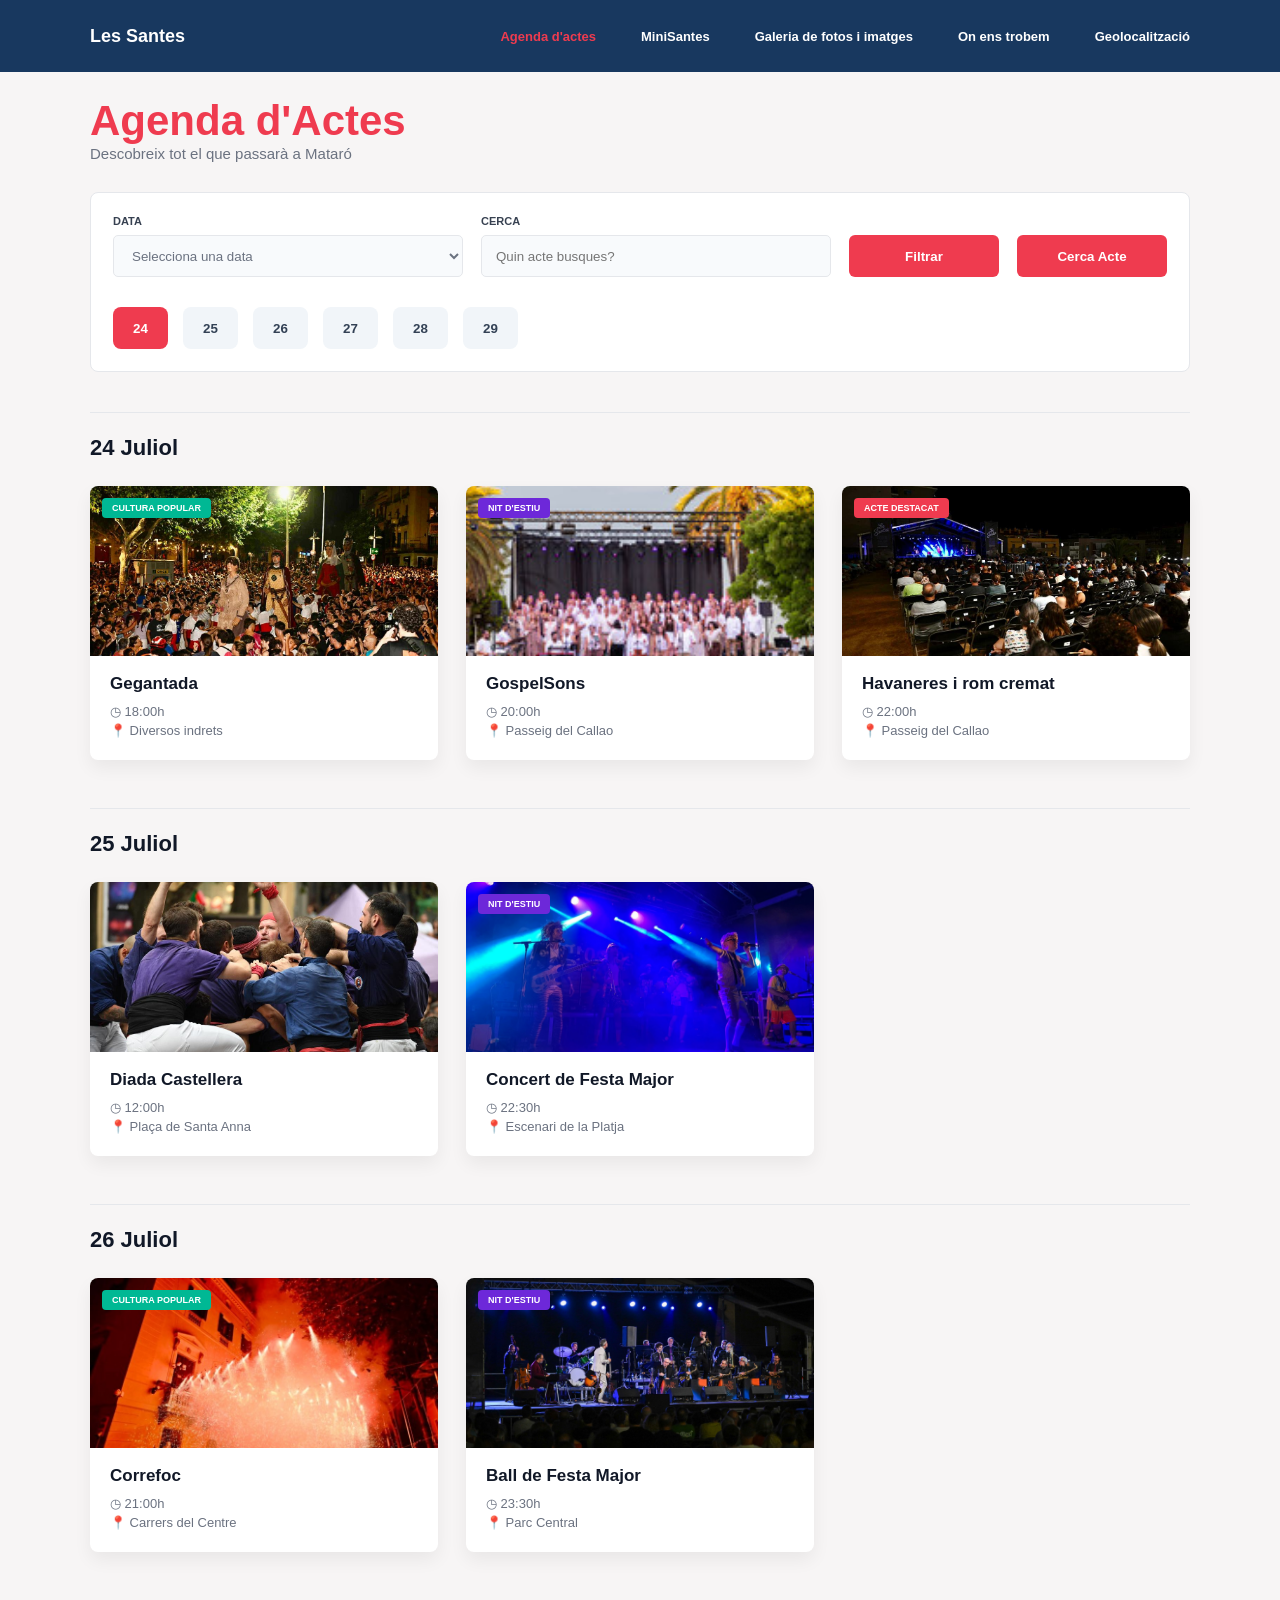
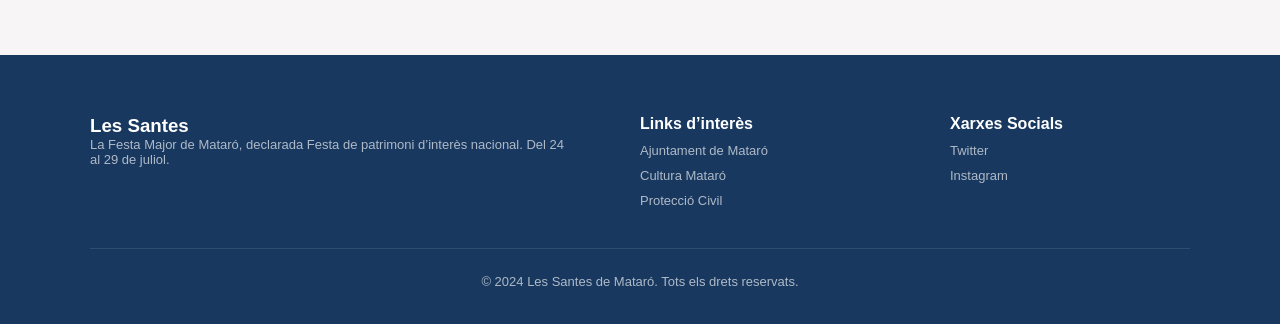
==== agenda.html @ 69e15800 "inicial" ====
<!DOCTYPE html>
<html lang="ca">
<head>
  <meta charset="UTF-8">
  <meta name="viewport" content="width=device-width, initial-scale=1.0">
  <title>Agenda d'Actes | Les Santes</title>

  <link rel="stylesheet" href="css/style.css">
  <link rel="stylesheet" href="css/agenda.css">
</head>
<body>

<header>
  <nav class="navbar">
    <a href="index.html" class="logo">Les Santes</a>

    <button class="menu-btn" id="menuBtn">☰</button>

    <ul class="menu" id="menu">
      <li><a href="agenda.html" class="actiu">Agenda d'actes</a></li>
      <li><a href="minisantes.html">MiniSantes</a></li>
      <li><a href="galeria.html">Galeria de fotos i imatges</a></li>
      <li><a href="on-ens-trobem.html">On ens trobem</a></li>
      <li><a href="geolocalitzacio.html">Geolocalització</a></li>
    </ul>
  </nav>
</header>

<main class="agenda-page">

  <section class="agenda-header">
    <h1>Agenda d'Actes</h1>
    <p>Descobreix tot el que passarà a Mataró</p>
  </section>

  <section class="filtres">
    <div class="camp">
      <label>DATA</label>
      <select id="selectData">
        <option value="tots">Selecciona una data</option>
        <option value="24">24 Juliol</option>
        <option value="25">25 Juliol</option>
        <option value="26">26 Juliol</option>
        <option value="27">27 Juliol</option>
        <option value="28">28 Juliol</option>
        <option value="29">29 Juliol</option>
      </select>
    </div>

    <div class="camp cerca">
      <label>CERCA</label>
      <input type="text" id="inputCerca" placeholder="Quin acte busques?">
    </div>

    <button class="btn-filtrar" id="btnFiltrar">Filtrar</button>
    <button class="btn-cerca" id="btnCerca">Cerca Acte</button>

    <div class="dies">
      <button data-dia="24" class="dia actiu">24</button>
      <button data-dia="25" class="dia">25</button>
      <button data-dia="26" class="dia">26</button>
      <button data-dia="27" class="dia">27</button>
      <button data-dia="28" class="dia">28</button>
      <button data-dia="29" class="dia">29</button>
    </div>
  </section>

  <section class="dia-section" data-dia="24">
    <h2>24 Juliol</h2>

    <div class="agenda-grid">
      <article class="agenda-card">
        <img src="img/gegants2.jpeg" alt="Gegantada">
        <span class="categoria verd">Cultura popular</span>
        <div class="agenda-info">
          <h3>Gegantada</h3>
          <p>◷ 18:00h</p>
          <p>📍 Diversos indrets</p>
        </div>
      </article>

      <article class="agenda-card">
        <img src="img/gospel.jpeg" alt="GospelSons">
        <span class="categoria lila">Nit d'estiu</span>
        <div class="agenda-info">
          <h3>GospelSons</h3>
          <p>◷ 20:00h</p>
          <p>📍 Passeig del Callao</p>
        </div>
      </article>

      <article class="agenda-card">
        <img src="img/havaneres.jpeg" alt="Havaneres i rom cremat">
        <span class="categoria vermell">Acte destacat</span>
        <div class="agenda-info">
          <h3>Havaneres i rom cremat</h3>
          <p>◷ 22:00h</p>
          <p>📍 Passeig del Callao</p>
        </div>
      </article>
    </div>
  </section>

  <section class="dia-section" data-dia="25">
    <h2>25 Juliol</h2>

    <div class="agenda-grid">
      <article class="agenda-card">
        <img src="img/castellera.jpeg" alt="Diada Castellera">
        <div class="agenda-info">
          <h3>Diada Castellera</h3>
          <p>◷ 12:00h</p>
          <p>📍 Plaça de Santa Anna</p>
        </div>
      </article>

      <article class="agenda-card">
        <img src="img/concerts2.jpeg" alt="Concert de Festa Major">
        <span class="categoria lila">Nit d'estiu</span>
        <div class="agenda-info">
          <h3>Concert de Festa Major</h3>
          <p>◷ 22:30h</p>
          <p>📍 Escenari de la Platja</p>
        </div>
      </article>
    </div>
  </section>

  <section class="dia-section" data-dia="26">
    <h2>26 Juliol</h2>

    <div class="agenda-grid">
      <article class="agenda-card">
        <img src="img/correfoc2.jpeg" alt="Correfoc">
        <span class="categoria verd">Cultura popular</span>
        <div class="agenda-info">
          <h3>Correfoc</h3>
          <p>◷ 21:00h</p>
          <p>📍 Carrers del Centre</p>
        </div>
      </article>

      <article class="agenda-card">
        <img src="img/concerts3.jpeg" alt="Ball de Festa Major">
        <span class="categoria lila">Nit d'estiu</span>
        <div class="agenda-info">
          <h3>Ball de Festa Major</h3>
          <p>◷ 23:30h</p>
          <p>📍 Parc Central</p>
        </div>
      </article>
    </div>
  </section>

</main>

<footer>
  <div class="footer-contingut">
    <div>
      <h3>Les Santes</h3>
      <p>
        La Festa Major de Mataró, declarada Festa de patrimoni d’interès nacional.
        Del 24 al 29 de juliol.
      </p>
    </div>

    <div>
      <h4>Links d’interès</h4>
      <a href="#">Ajuntament de Mataró</a>
      <a href="#">Cultura Mataró</a>
      <a href="#">Protecció Civil</a>
    </div>

    <div>
      <h4>Xarxes Socials</h4>
      <a href="#">Twitter</a>
      <a href="#">Instagram</a>
    </div>
  </div>

  <p class="copyright">© 2024 Les Santes de Mataró. Tots els drets reservats.</p>
</footer>

<script src="js/script.js"></script>
<script src="js/agenda.js"></script>
</body>
</html>
---- css/style.css ----
* {
  margin: 0;
  padding: 0;
  box-sizing: border-box;
}

body {
  font-family: Arial, sans-serif;
  background-color: #f7f5f5;
  color: #111827;
}

a {
  text-decoration: none;
  color: inherit;
}

header {
  background-color: #18385f;
}

.navbar {
  max-width: 1100px;
  margin: auto;
  height: 72px;
  display: flex;
  justify-content: space-between;
  align-items: center;
}

.logo {
  color: white;
  font-weight: bold;
  font-size: 18px;
}

.menu {
  list-style: none;
  display: flex;
  gap: 45px;
}

.menu a {
  color: white;
  font-size: 13px;
  font-weight: bold;
}

.menu a:hover {
  color: #f3b400;
}

.menu-btn {
  display: none;
}

.hero {
  max-width: 1100px;
  margin: auto;
  padding: 80px 0 100px;
  display: grid;
  grid-template-columns: 1fr 1fr;
  gap: 70px;
  align-items: center;
}

.hero h1 {
  color: #c82127;
  font-size: 62px;
  line-height: 1;
}

.hero h2 {
  color: #1558ff;
  font-size: 28px;
  margin: 15px 0 25px;
}

.hero p {
  color: #4b5563;
  margin-bottom: 35px;
}

.botons {
  display: flex;
  gap: 15px;
}

.btn {
  padding: 15px 28px;
  border-radius: 6px;
  font-weight: bold;
  display: inline-block;
}

.btn-fosc {
  background-color: #1f2f45;
  color: white;
}

.btn-groc {
  background-color: #f3b400;
  color: #111827;
}

.btn-blanc {
  background-color: white;
  color: #df2429;
}

.hero-img img {
  width: 100%;
  height: 360px;
  object-fit: cover;
  border-radius: 8px;
  box-shadow: 0 18px 35px rgba(0,0,0,0.2);
}

.activitats {
  max-width: 1100px;
  margin: auto;
  padding-bottom: 60px;
}

.titol-section {
  display: flex;
  justify-content: space-between;
  align-items: center;
  margin-bottom: 35px;
}

.titol-section h2 {
  font-size: 28px;
}

.titol-section a {
  color: #1558ff;
  font-weight: bold;
}

.cards {
  display: grid;
  grid-template-columns: repeat(3, 1fr);
  gap: 32px;
}

.card {
  background-color: white;
  border-radius: 10px;
  padding: 14px;
  position: relative;
  box-shadow: 0 10px 24px rgba(0,0,0,0.08);
}

.card img {
  width: 100%;
  height: 170px;
  object-fit: cover;
  border-radius: 6px;
}

.categoria {
  position: absolute;
  top: 22px;
  left: 22px;
  color: white;
  padding: 5px 10px;
  border-radius: 4px;
  font-size: 10px;
  font-weight: bold;
  text-transform: uppercase;
}

.verd {
  background-color: #00b894;
}

.lila {
  background-color: #6d28d9;
}

.card-info {
  padding: 18px 5px 5px;
}

.card-info h3 {
  margin-bottom: 8px;
}

.card-info p {
  color: #6b7280;
  font-size: 13px;
}

.participa {
  background-color: #df2429;
  color: white;
  text-align: center;
  padding: 80px 20px;
}

.participa h2 {
  font-size: 44px;
  margin-bottom: 25px;
}

.participa p {
  max-width: 650px;
  margin: 0 auto 30px;
}

footer {
  background-color: #18385f;
  color: white;
  padding: 60px 0 35px;
}

.footer-contingut {
  max-width: 1100px;
  margin: auto;
  display: grid;
  grid-template-columns: 2fr 1fr 1fr;
  gap: 70px;
}

footer p,
footer a {
  color: rgba(255,255,255,0.65);
  font-size: 13px;
}

footer a {
  display: block;
  margin-top: 10px;
}

.copyright {
  max-width: 1100px;
  margin: 40px auto 0;
  padding-top: 25px;
  border-top: 1px solid rgba(255,255,255,0.1);
  text-align: center;
}

/* Responsive */
@media (max-width: 768px) {
  .navbar {
    padding: 0 20px;
  }

  .menu-btn {
    display: block;
    background: none;
    border: none;
    color: white;
    font-size: 28px;
  }

  .menu {
    display: none;
    position: absolute;
    top: 72px;
    left: 0;
    width: 100%;
    background-color: #142d4d;
    flex-direction: column;
    padding: 20px;
  }

  .menu.actiu {
    display: flex;
  }

  .hero {
    grid-template-columns: 1fr;
    padding: 50px 20px;
  }

  .cards {
    grid-template-columns: 1fr;
  }

  .activitats {
    padding: 40px 20px;
  }

  .footer-contingut {
    grid-template-columns: 1fr;
    padding: 0 20px;
  }
}
---- css/agenda.css ----
.agenda-page {
  max-width: 1100px;
  margin: auto;
  padding: 25px 0 55px;
}

.agenda-header {
  margin-bottom: 30px;
}

.agenda-header h1 {
  color: #ef3b4f;
  font-size: 42px;
  font-weight: 800;
}

.agenda-header p {
  color: #6b7280;
  font-size: 15px;
}

.filtres {
  background-color: white;
  border: 1px solid #e5e7eb;
  border-radius: 8px;
  padding: 22px;
  margin-bottom: 40px;
  display: grid;
  grid-template-columns: 1.2fr 1.2fr 150px 150px;
  gap: 18px;
  align-items: end;
}

.camp label {
  display: block;
  font-size: 11px;
  font-weight: bold;
  color: #374151;
  margin-bottom: 8px;
}

.camp select,
.camp input {
  width: 100%;
  height: 42px;
  border: 1px solid #e5e7eb;
  background-color: #f8fafc;
  border-radius: 5px;
  padding: 0 14px;
  color: #6b7280;
}

.btn-filtrar,
.btn-cerca {
  height: 42px;
  border: none;
  border-radius: 6px;
  background-color: #ef3b4f;
  color: white;
  font-weight: bold;
  cursor: pointer;
}

.btn-filtrar:hover,
.btn-cerca:hover {
  background-color: #d92f42;
}

.dies {
  grid-column: 1 / -1;
  display: flex;
  gap: 15px;
  margin-top: 12px;
}

.dia {
  width: 55px;
  height: 42px;
  border: none;
  border-radius: 8px;
  background-color: #f1f5f9;
  color: #334155;
  font-weight: bold;
  cursor: pointer;
}

.dia.actiu,
.dia:hover {
  background-color: #ef3b4f;
  color: white;
}

.dia-section {
  margin-bottom: 48px;
  border-top: 1px solid #e5e7eb;
  padding-top: 22px;
}

.dia-section h2 {
  font-size: 22px;
  margin-bottom: 25px;
  color: #111827;
}

.agenda-grid {
  display: grid;
  grid-template-columns: repeat(3, 1fr);
  gap: 28px;
}

.agenda-card {
  background-color: white;
  border-radius: 8px;
  overflow: hidden;
  position: relative;
  box-shadow: 0 8px 18px rgba(0,0,0,0.06);
}

.agenda-card img {
  width: 100%;
  height: 170px;
  object-fit: cover;
  display: block;
}

.agenda-info {
  padding: 18px 20px;
}

.agenda-info h3 {
  font-size: 17px;
  margin-bottom: 10px;
}

.agenda-info p {
  color: #6b7280;
  font-size: 13px;
  margin-bottom: 4px;
}

.categoria {
  position: absolute;
  top: 12px;
  left: 12px;
  color: white;
  padding: 5px 10px;
  border-radius: 4px;
  font-size: 9px;
  font-weight: bold;
  text-transform: uppercase;
}

.verd {
  background-color: #00b894;
}

.lila {
  background-color: #6d28d9;
}

.vermell {
  background-color: #ef3b4f;
}

.menu .actiu {
  color: #ef3b4f;
}

.ocult {
  display: none;
}

@media (max-width: 900px) {
  .agenda-page {
    padding: 25px 20px;
  }

  .filtres {
    grid-template-columns: 1fr;
  }

  .agenda-grid {
    grid-template-columns: 1fr;
  }

  .dies {
    flex-wrap: wrap;
  }
}
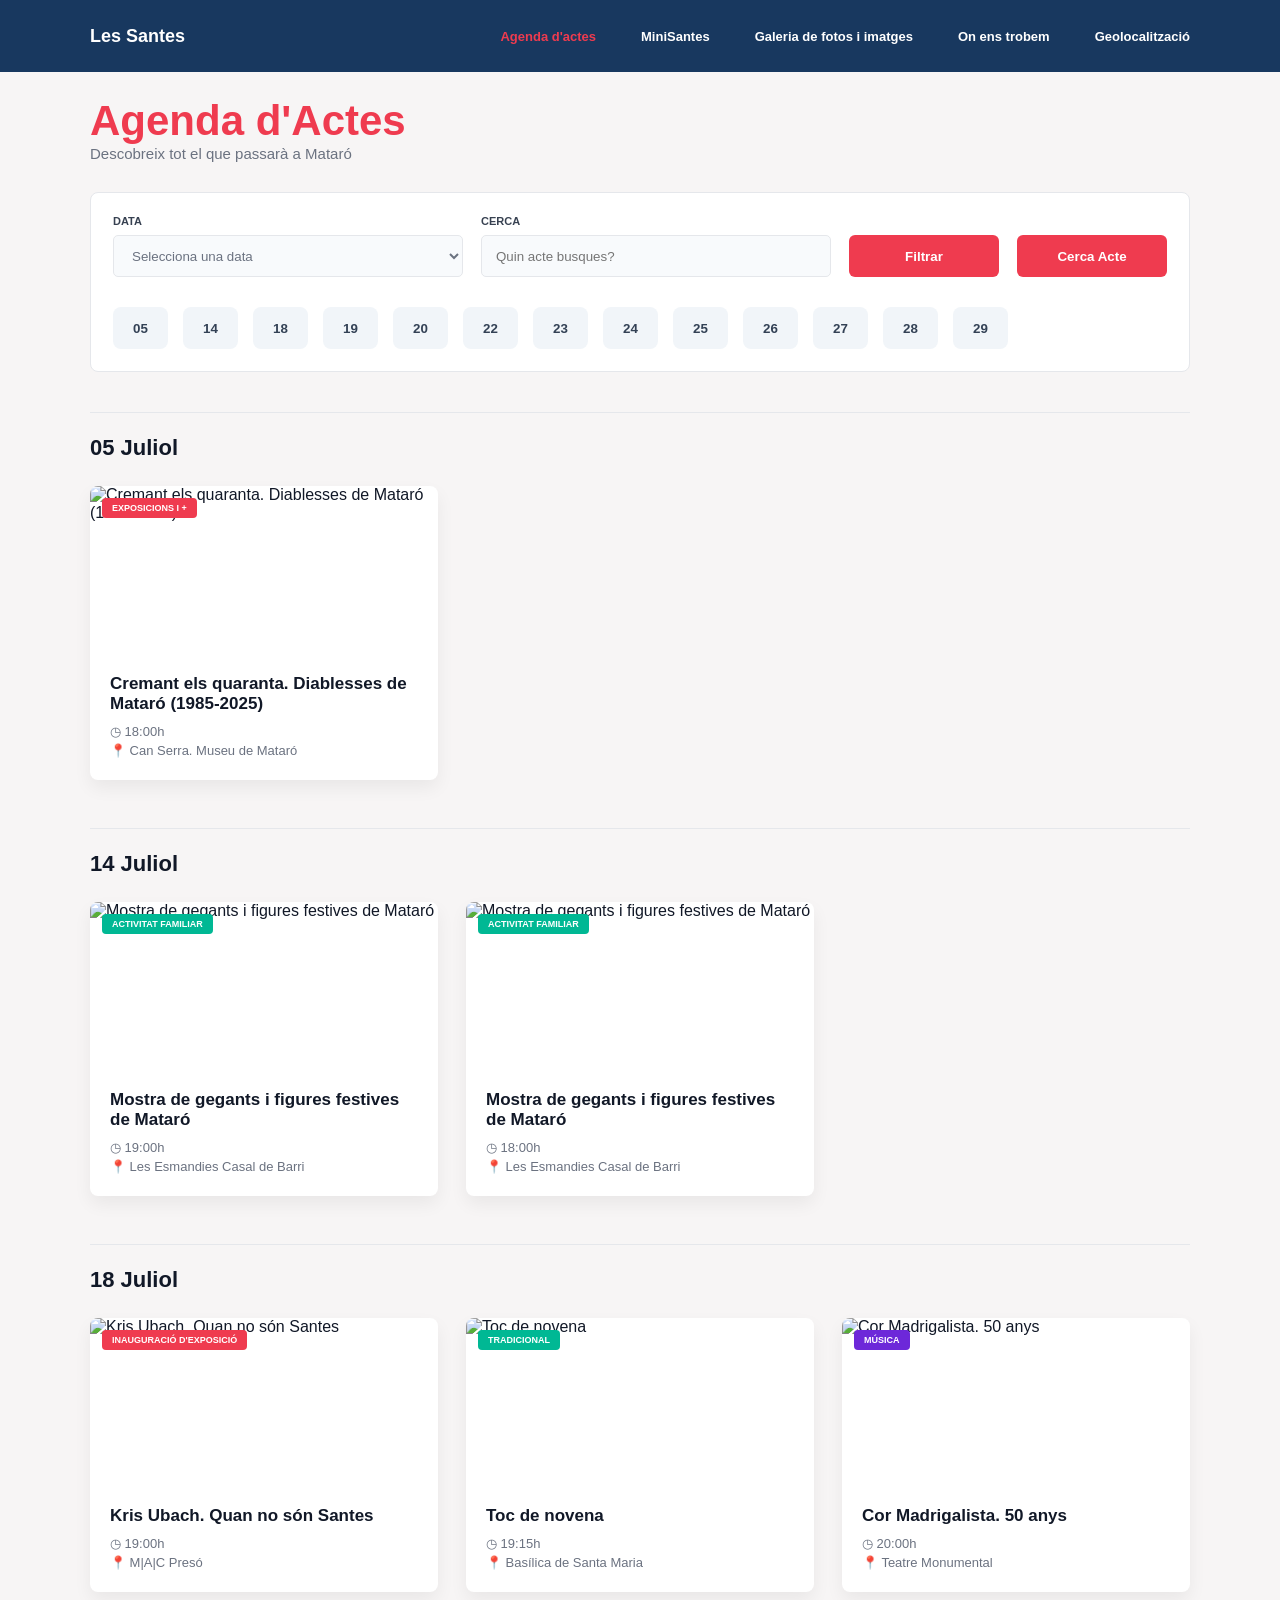
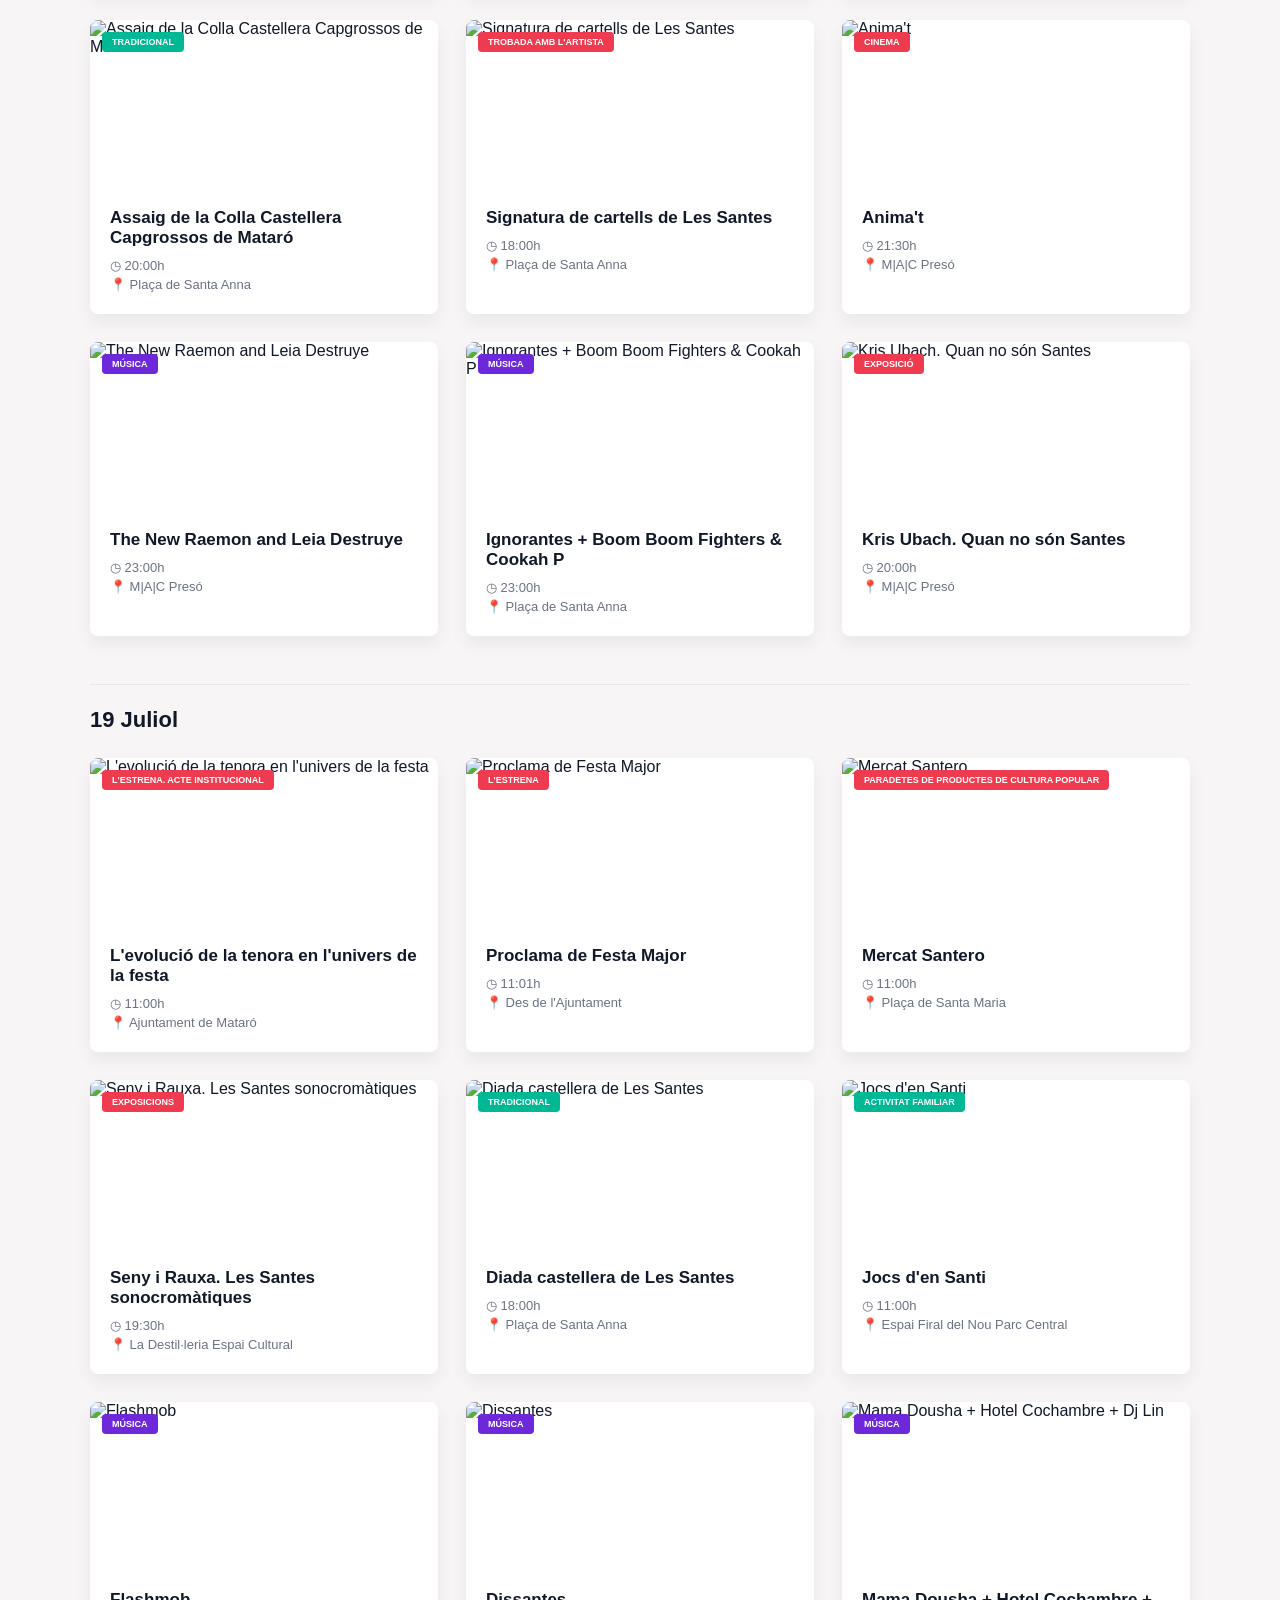
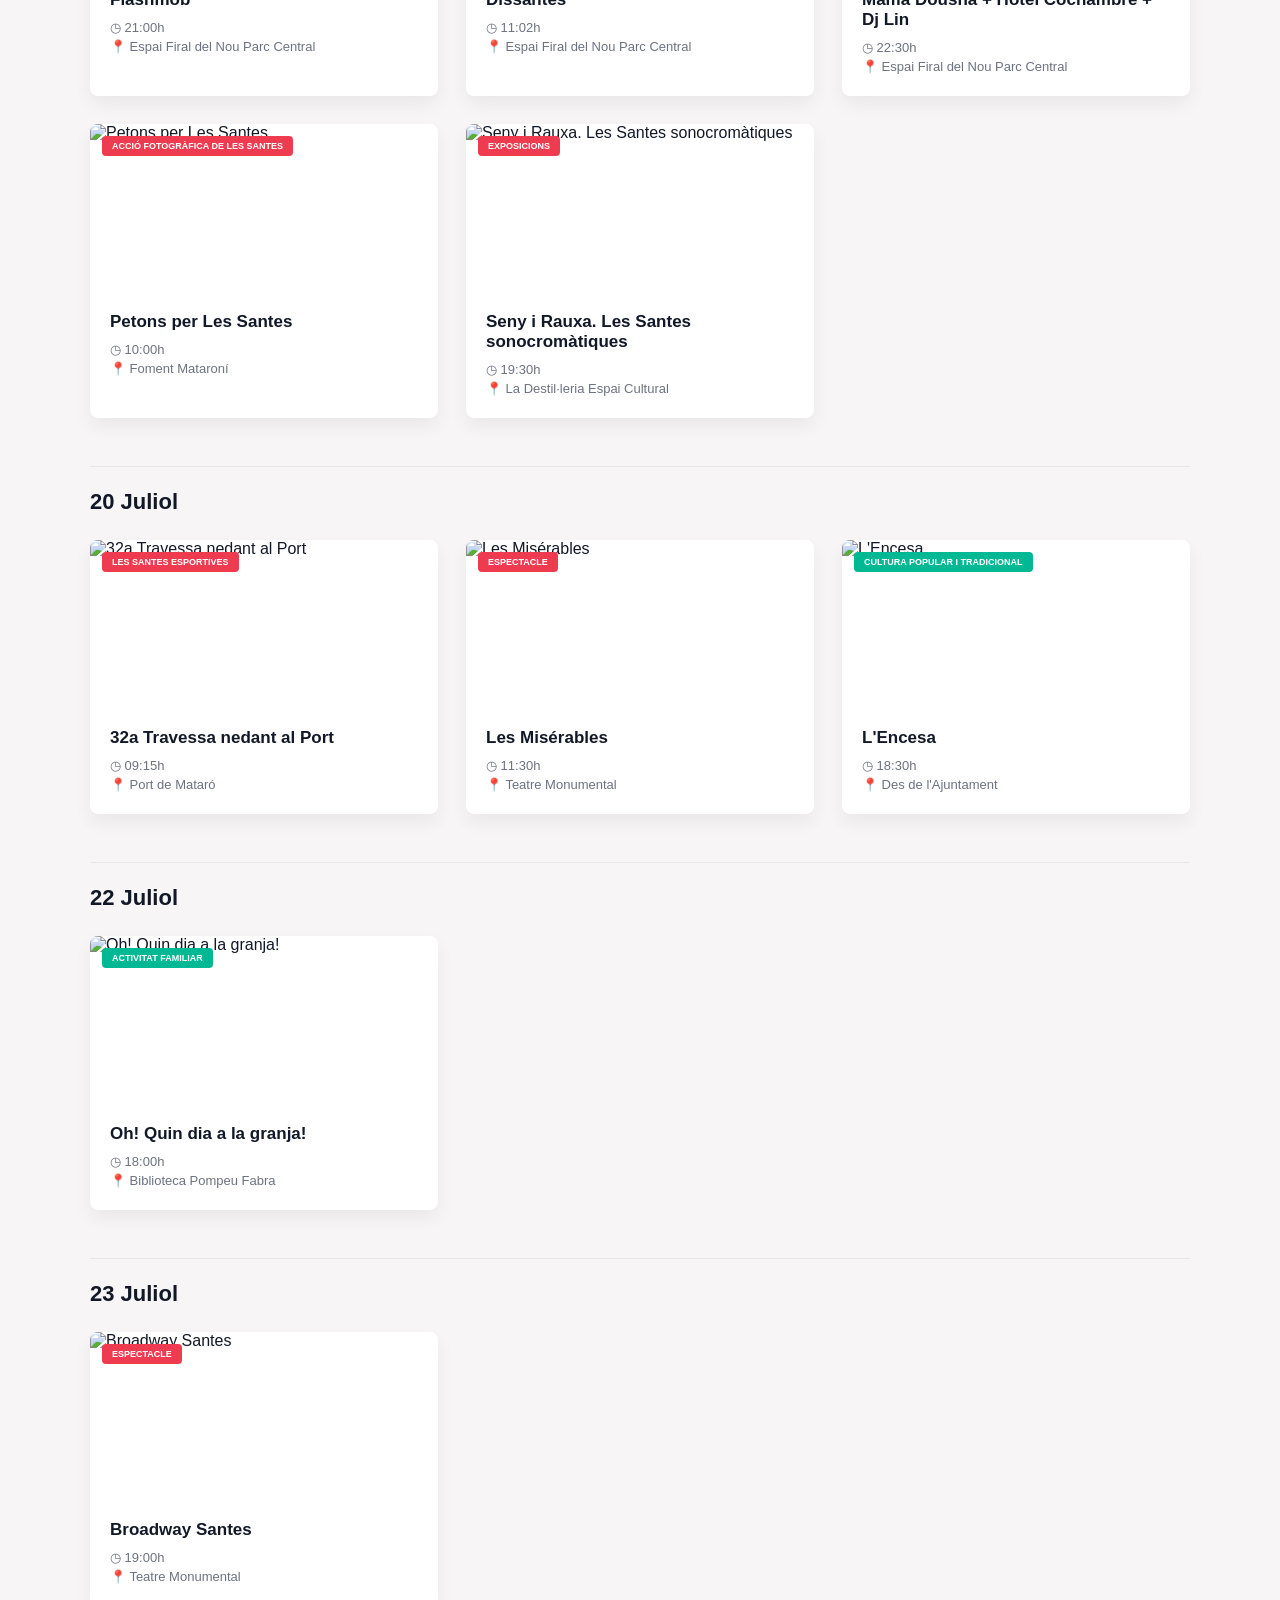
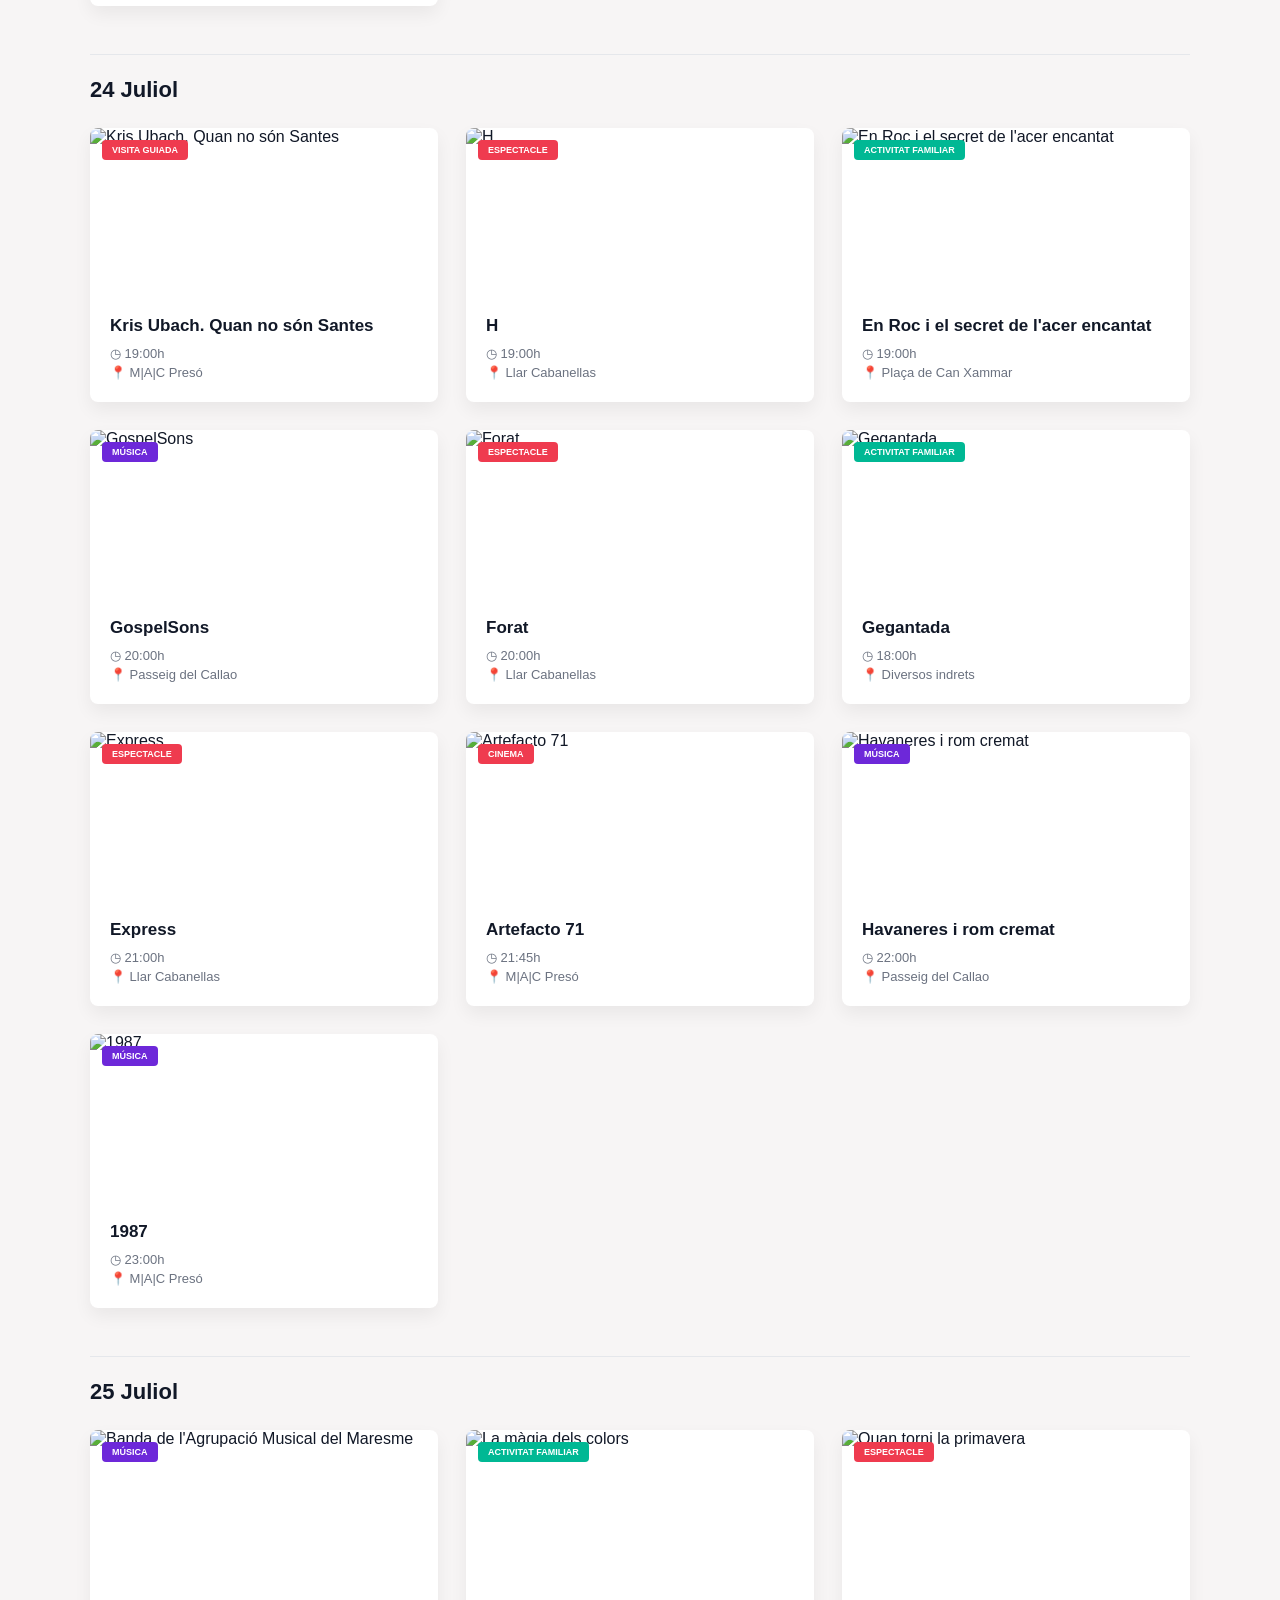
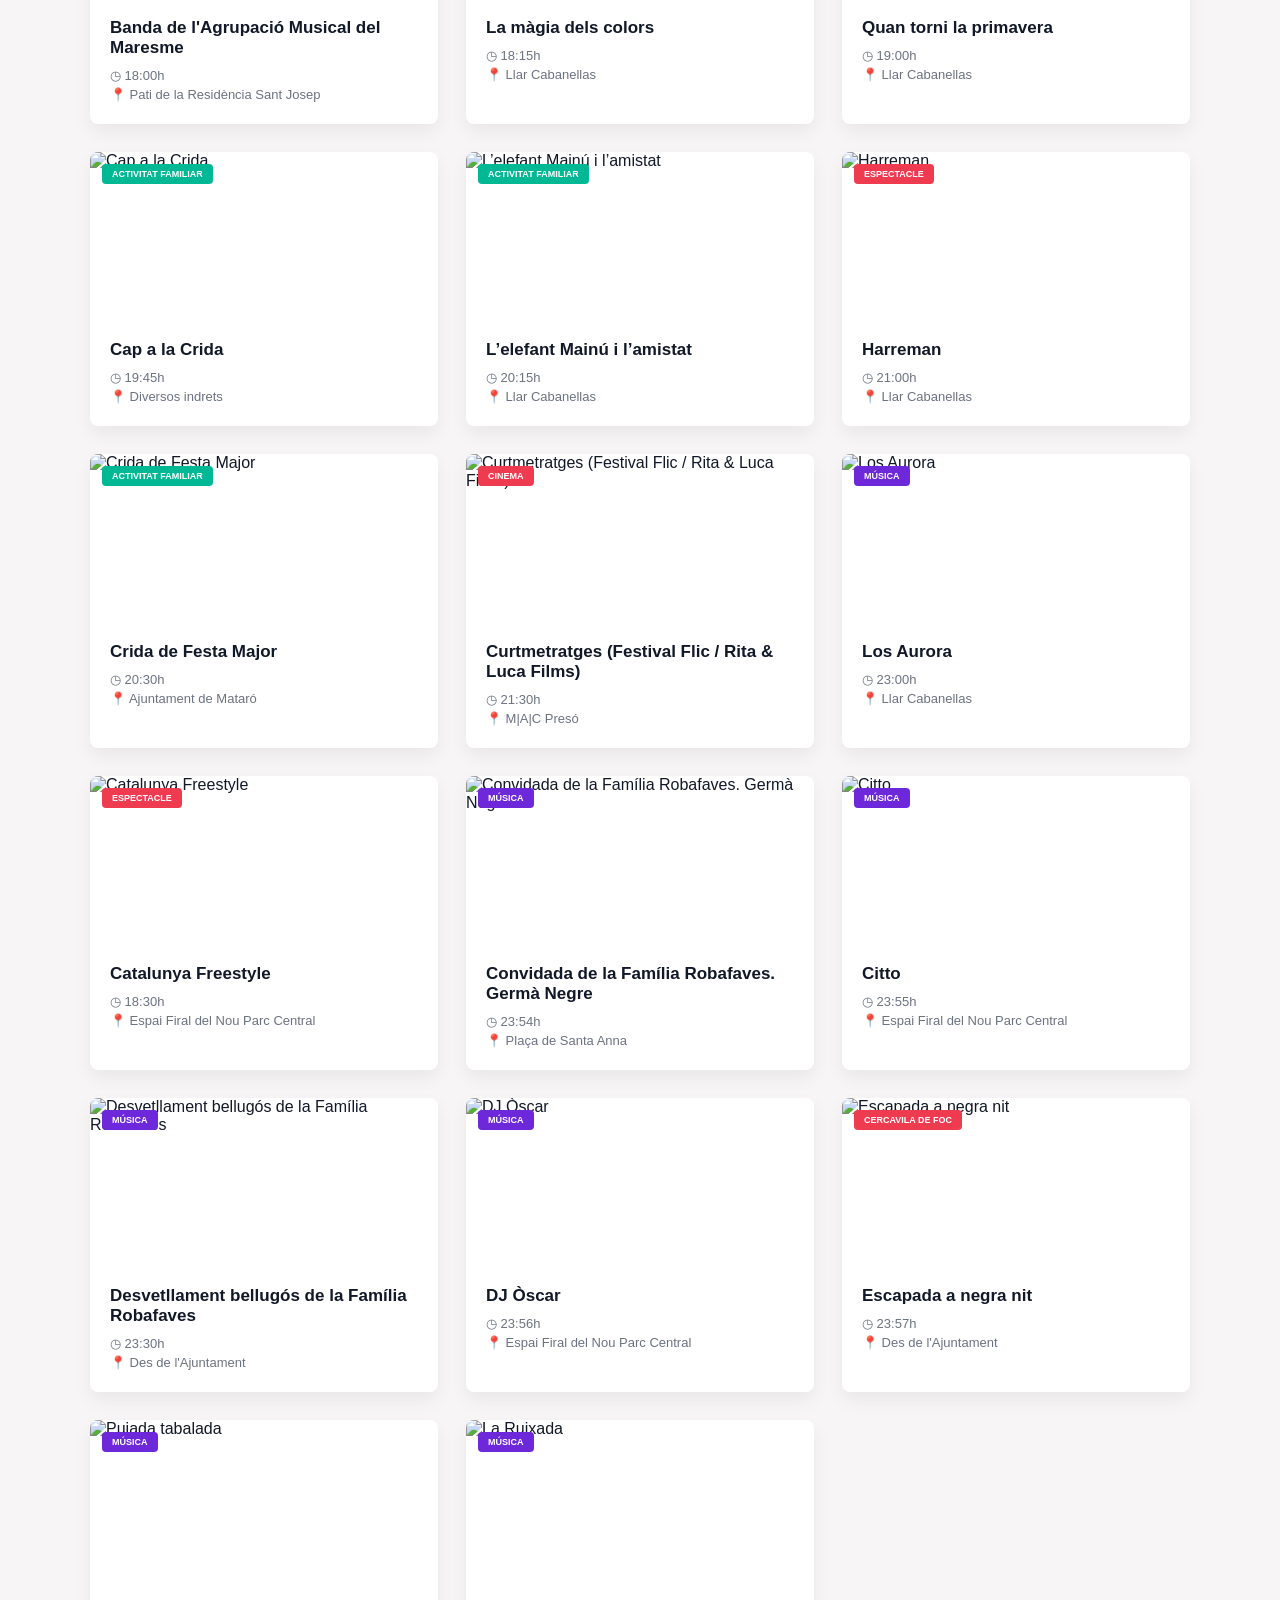
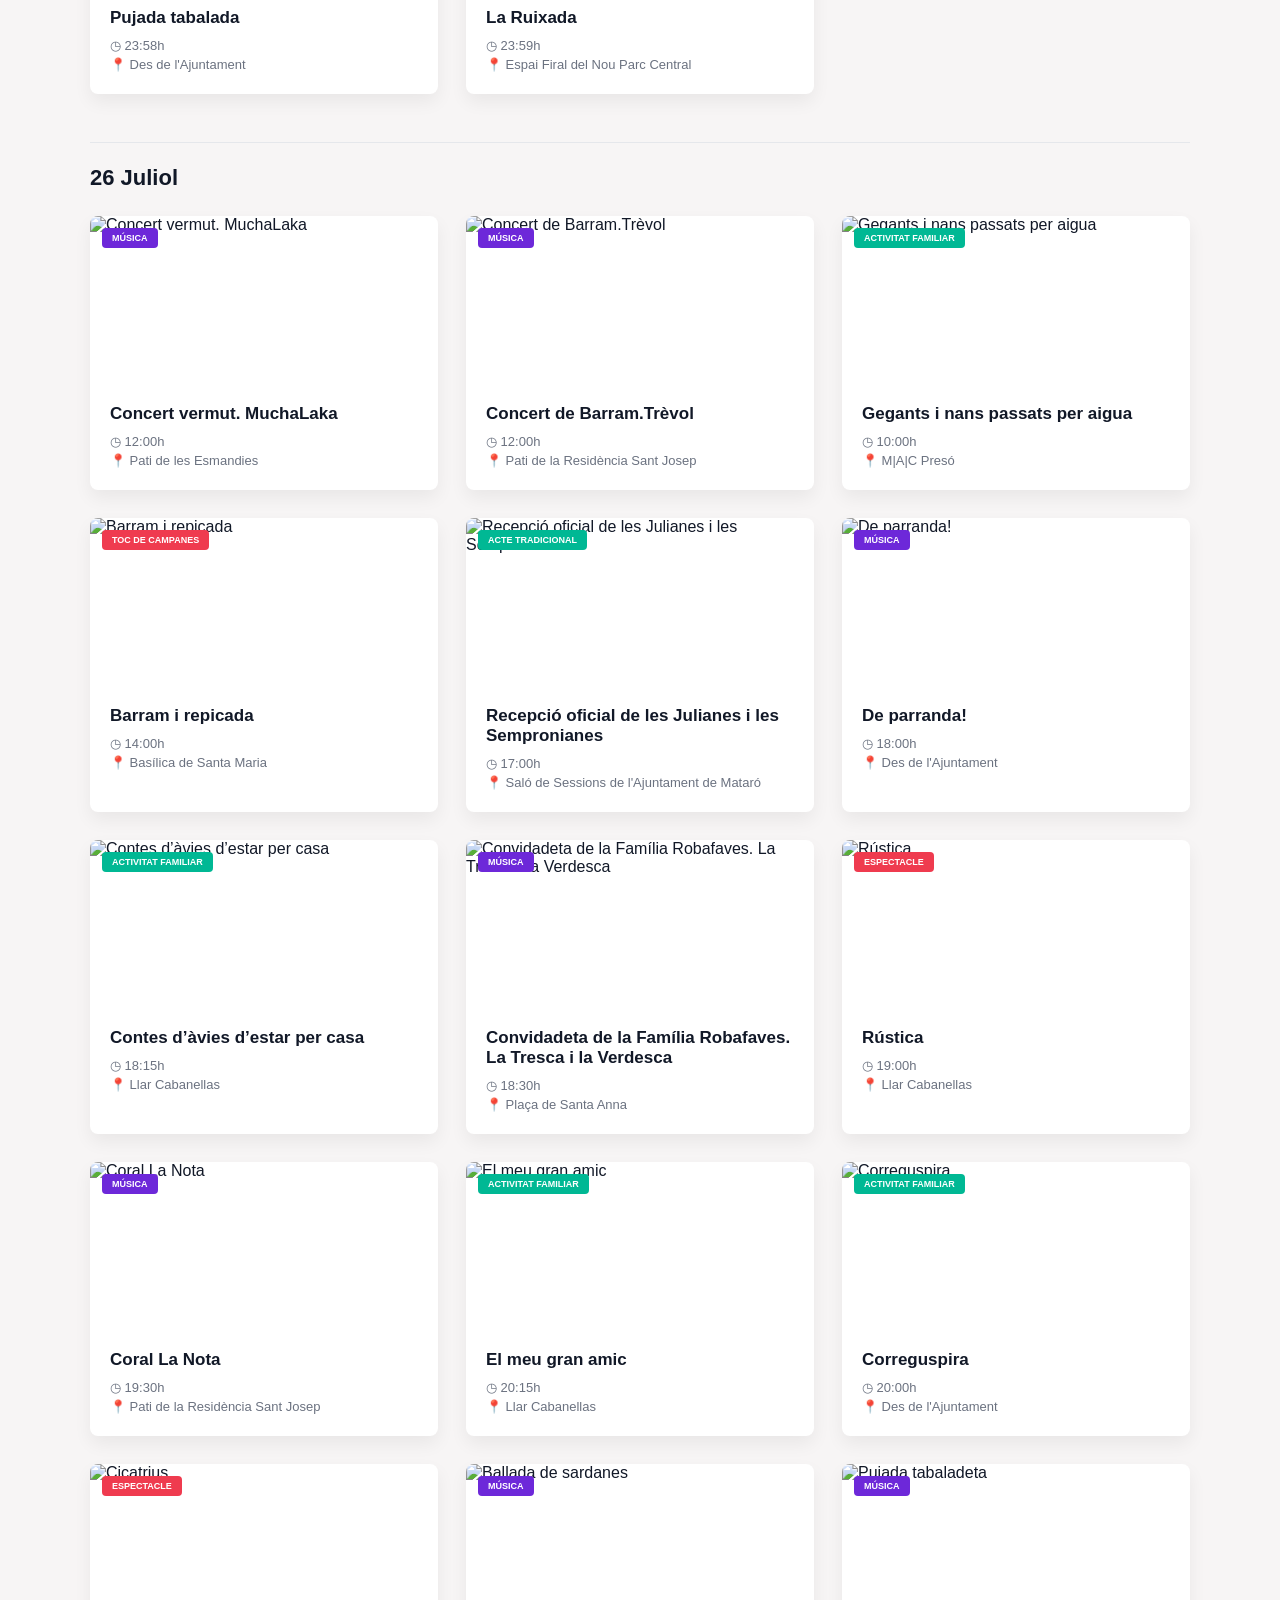
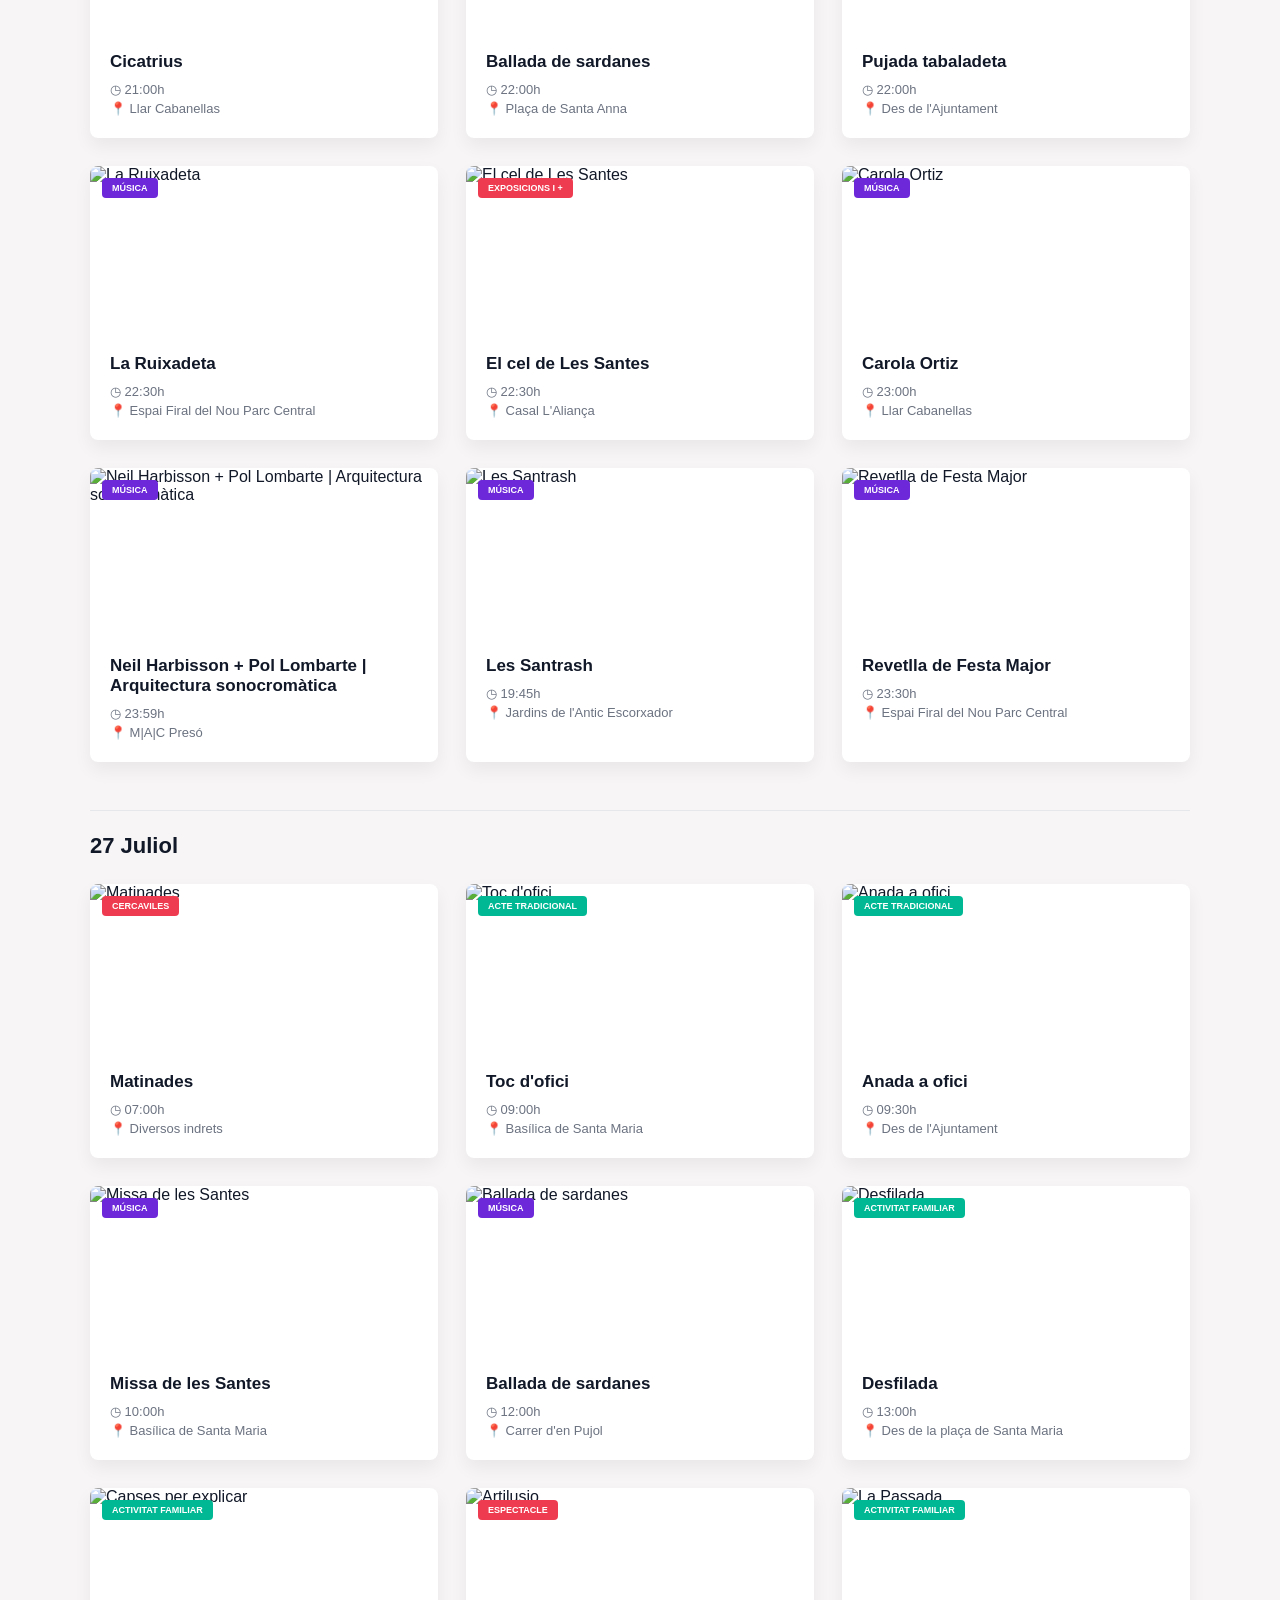
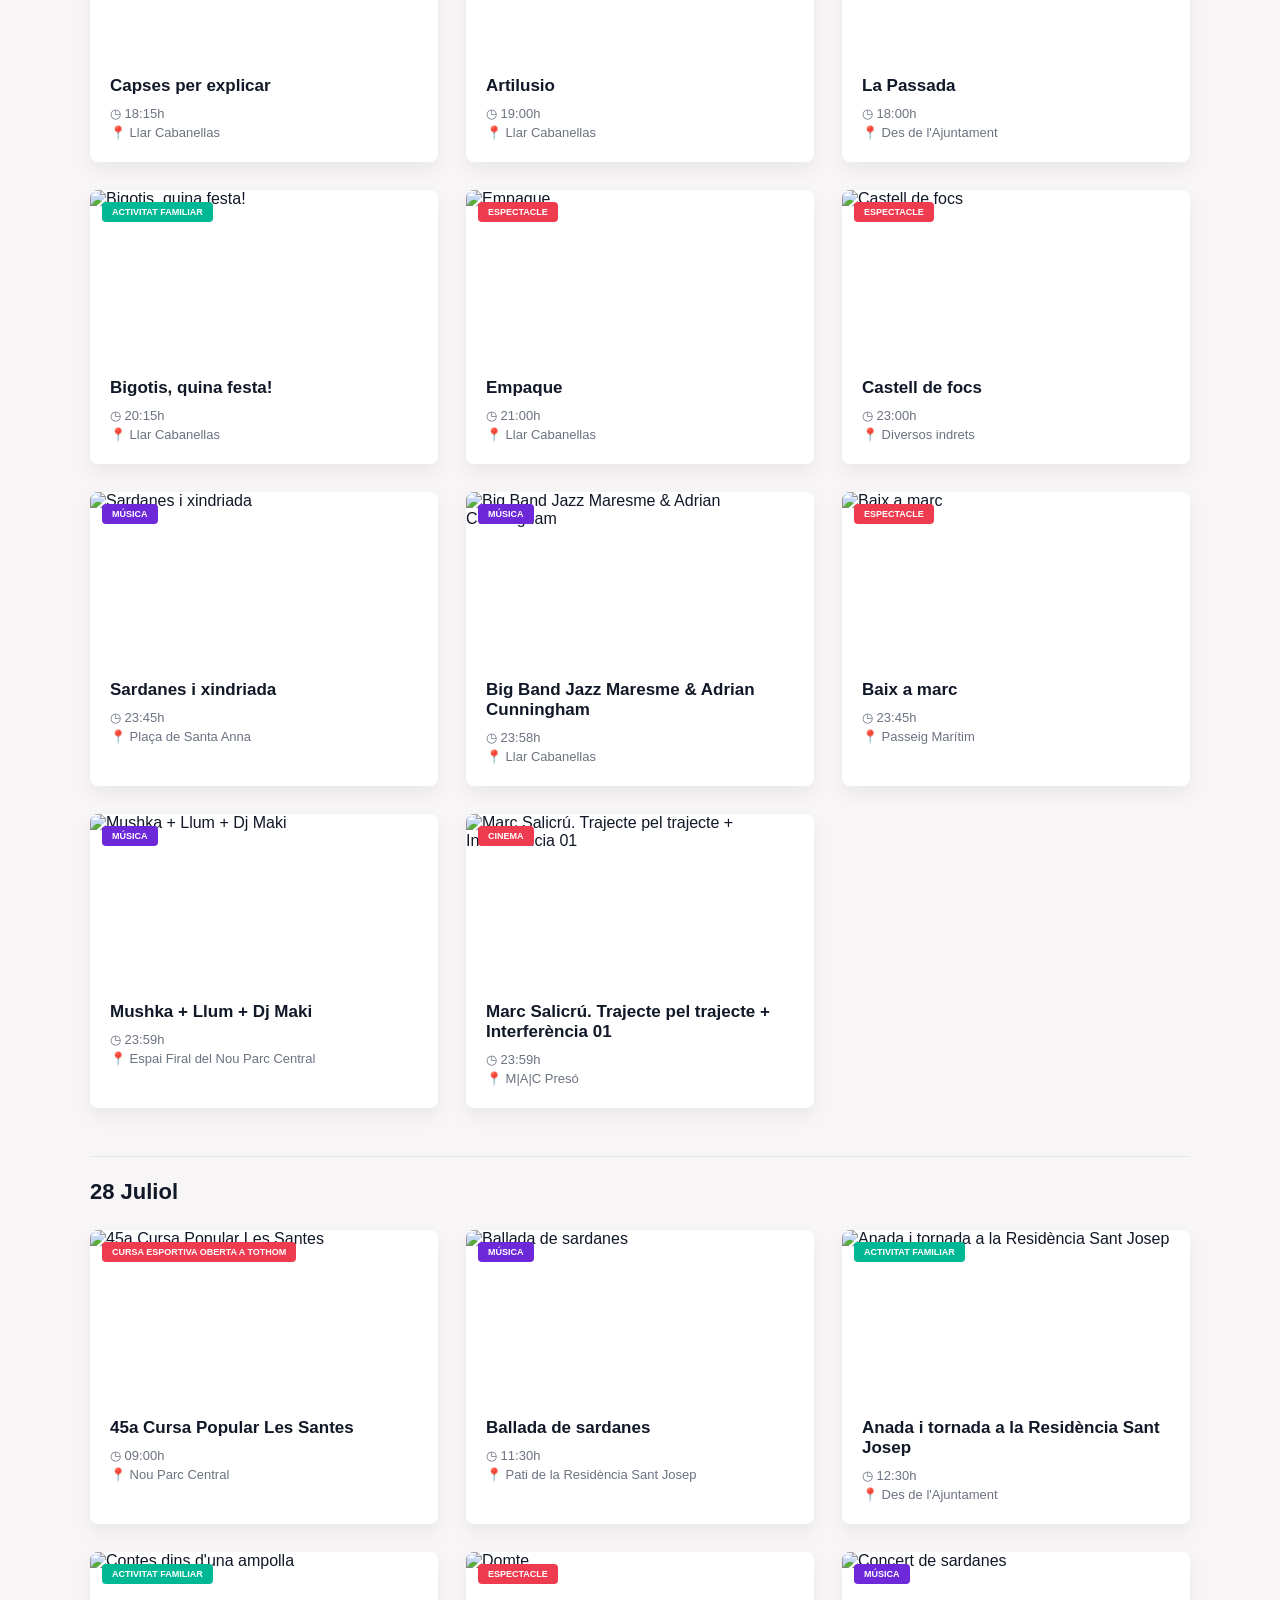
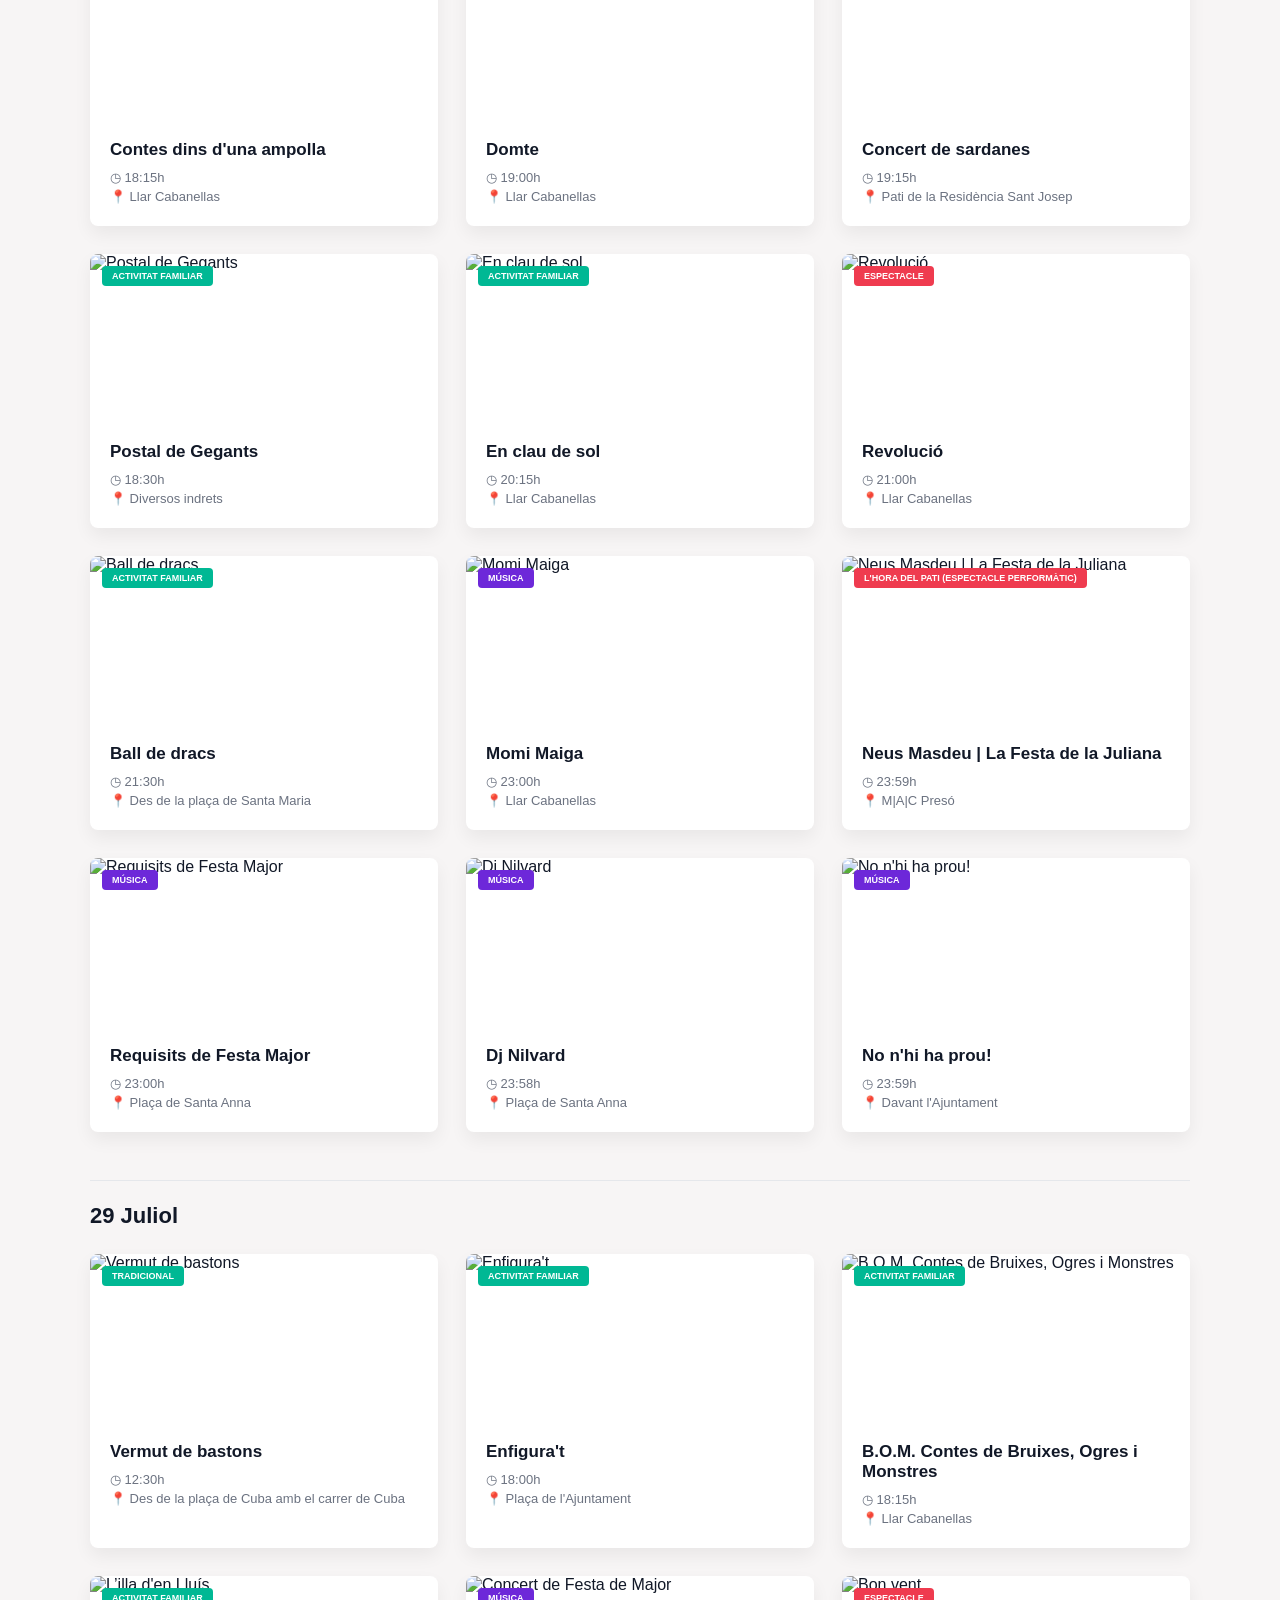
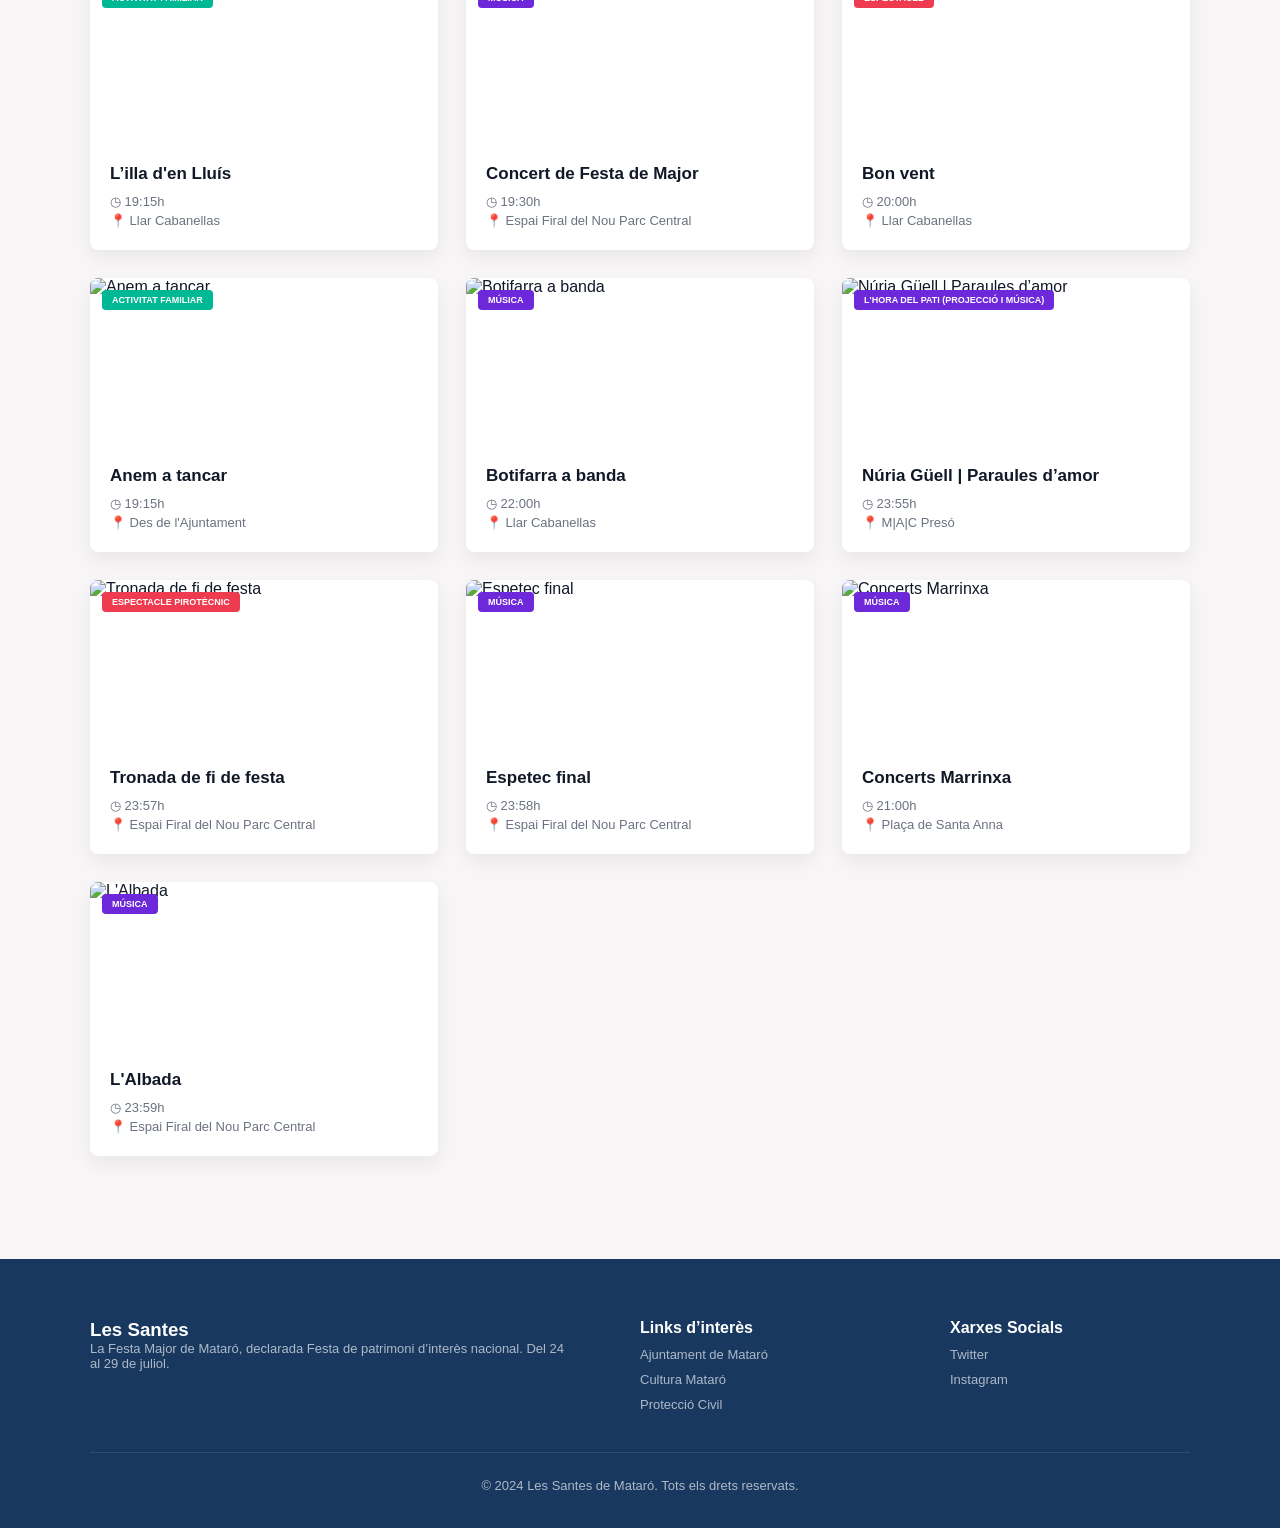
==== commit 34a047d9: "el que he fet jo que se" ====
--- a/agenda.html
+++ b/agenda.html
@@ -38,12 +38,6 @@
       <label>DATA</label>
       <select id="selectData">
         <option value="tots">Selecciona una data</option>
-        <option value="24">24 Juliol</option>
-        <option value="25">25 Juliol</option>
-        <option value="26">26 Juliol</option>
-        <option value="27">27 Juliol</option>
-        <option value="28">28 Juliol</option>
-        <option value="29">29 Juliol</option>
       </select>
     </div>
 
@@ -55,102 +49,10 @@
     <button class="btn-filtrar" id="btnFiltrar">Filtrar</button>
     <button class="btn-cerca" id="btnCerca">Cerca Acte</button>
 
-    <div class="dies">
-      <button data-dia="24" class="dia actiu">24</button>
-      <button data-dia="25" class="dia">25</button>
-      <button data-dia="26" class="dia">26</button>
-      <button data-dia="27" class="dia">27</button>
-      <button data-dia="28" class="dia">28</button>
-      <button data-dia="29" class="dia">29</button>
-    </div>
+    <div class="dies" id="botonsDies"></div>
   </section>
 
-  <section class="dia-section" data-dia="24">
-    <h2>24 Juliol</h2>
-
-    <div class="agenda-grid">
-      <article class="agenda-card">
-        <img src="img/gegants2.jpeg" alt="Gegantada">
-        <span class="categoria verd">Cultura popular</span>
-        <div class="agenda-info">
-          <h3>Gegantada</h3>
-          <p>◷ 18:00h</p>
-          <p>📍 Diversos indrets</p>
-        </div>
-      </article>
-
-      <article class="agenda-card">
-        <img src="img/gospel.jpeg" alt="GospelSons">
-        <span class="categoria lila">Nit d'estiu</span>
-        <div class="agenda-info">
-          <h3>GospelSons</h3>
-          <p>◷ 20:00h</p>
-          <p>📍 Passeig del Callao</p>
-        </div>
-      </article>
-
-      <article class="agenda-card">
-        <img src="img/havaneres.jpeg" alt="Havaneres i rom cremat">
-        <span class="categoria vermell">Acte destacat</span>
-        <div class="agenda-info">
-          <h3>Havaneres i rom cremat</h3>
-          <p>◷ 22:00h</p>
-          <p>📍 Passeig del Callao</p>
-        </div>
-      </article>
-    </div>
-  </section>
-
-  <section class="dia-section" data-dia="25">
-    <h2>25 Juliol</h2>
-
-    <div class="agenda-grid">
-      <article class="agenda-card">
-        <img src="img/castellera.jpeg" alt="Diada Castellera">
-        <div class="agenda-info">
-          <h3>Diada Castellera</h3>
-          <p>◷ 12:00h</p>
-          <p>📍 Plaça de Santa Anna</p>
-        </div>
-      </article>
-
-      <article class="agenda-card">
-        <img src="img/concerts2.jpeg" alt="Concert de Festa Major">
-        <span class="categoria lila">Nit d'estiu</span>
-        <div class="agenda-info">
-          <h3>Concert de Festa Major</h3>
-          <p>◷ 22:30h</p>
-          <p>📍 Escenari de la Platja</p>
-        </div>
-      </article>
-    </div>
-  </section>
-
-  <section class="dia-section" data-dia="26">
-    <h2>26 Juliol</h2>
-
-    <div class="agenda-grid">
-      <article class="agenda-card">
-        <img src="img/correfoc2.jpeg" alt="Correfoc">
-        <span class="categoria verd">Cultura popular</span>
-        <div class="agenda-info">
-          <h3>Correfoc</h3>
-          <p>◷ 21:00h</p>
-          <p>📍 Carrers del Centre</p>
-        </div>
-      </article>
-
-      <article class="agenda-card">
-        <img src="img/concerts3.jpeg" alt="Ball de Festa Major">
-        <span class="categoria lila">Nit d'estiu</span>
-        <div class="agenda-info">
-          <h3>Ball de Festa Major</h3>
-          <p>◷ 23:30h</p>
-          <p>📍 Parc Central</p>
-        </div>
-      </article>
-    </div>
-  </section>
+  <section id="agendaContainer"></section>
 
 </main>
 
@@ -186,4 +88,3 @@
 </body>
 </html>
 
-
--- a/css/agenda.css
+++ b/css/agenda.css
@@ -69,12 +69,13 @@
 .dies {
   grid-column: 1 / -1;
   display: flex;
+  flex-wrap: wrap;
   gap: 15px;
   margin-top: 12px;
 }
 
 .dia {
-  width: 55px;
+  min-width: 55px;
   height: 42px;
   border: none;
   border-radius: 8px;
@@ -130,6 +131,7 @@
 .agenda-info h3 {
   font-size: 17px;
   margin-bottom: 10px;
+  color: #111827;
 }
 
 .agenda-info p {
@@ -166,8 +168,12 @@
   color: #ef3b4f;
 }
 
-.ocult {
-  display: none;
+.missatge-buit {
+  background: white;
+  padding: 30px;
+  border-radius: 8px;
+  color: #6b7280;
+  text-align: center;
 }
 
 @media (max-width: 900px) {
@@ -182,8 +188,4 @@
   .agenda-grid {
     grid-template-columns: 1fr;
   }
-
-  .dies {
-    flex-wrap: wrap;
-  }
 }
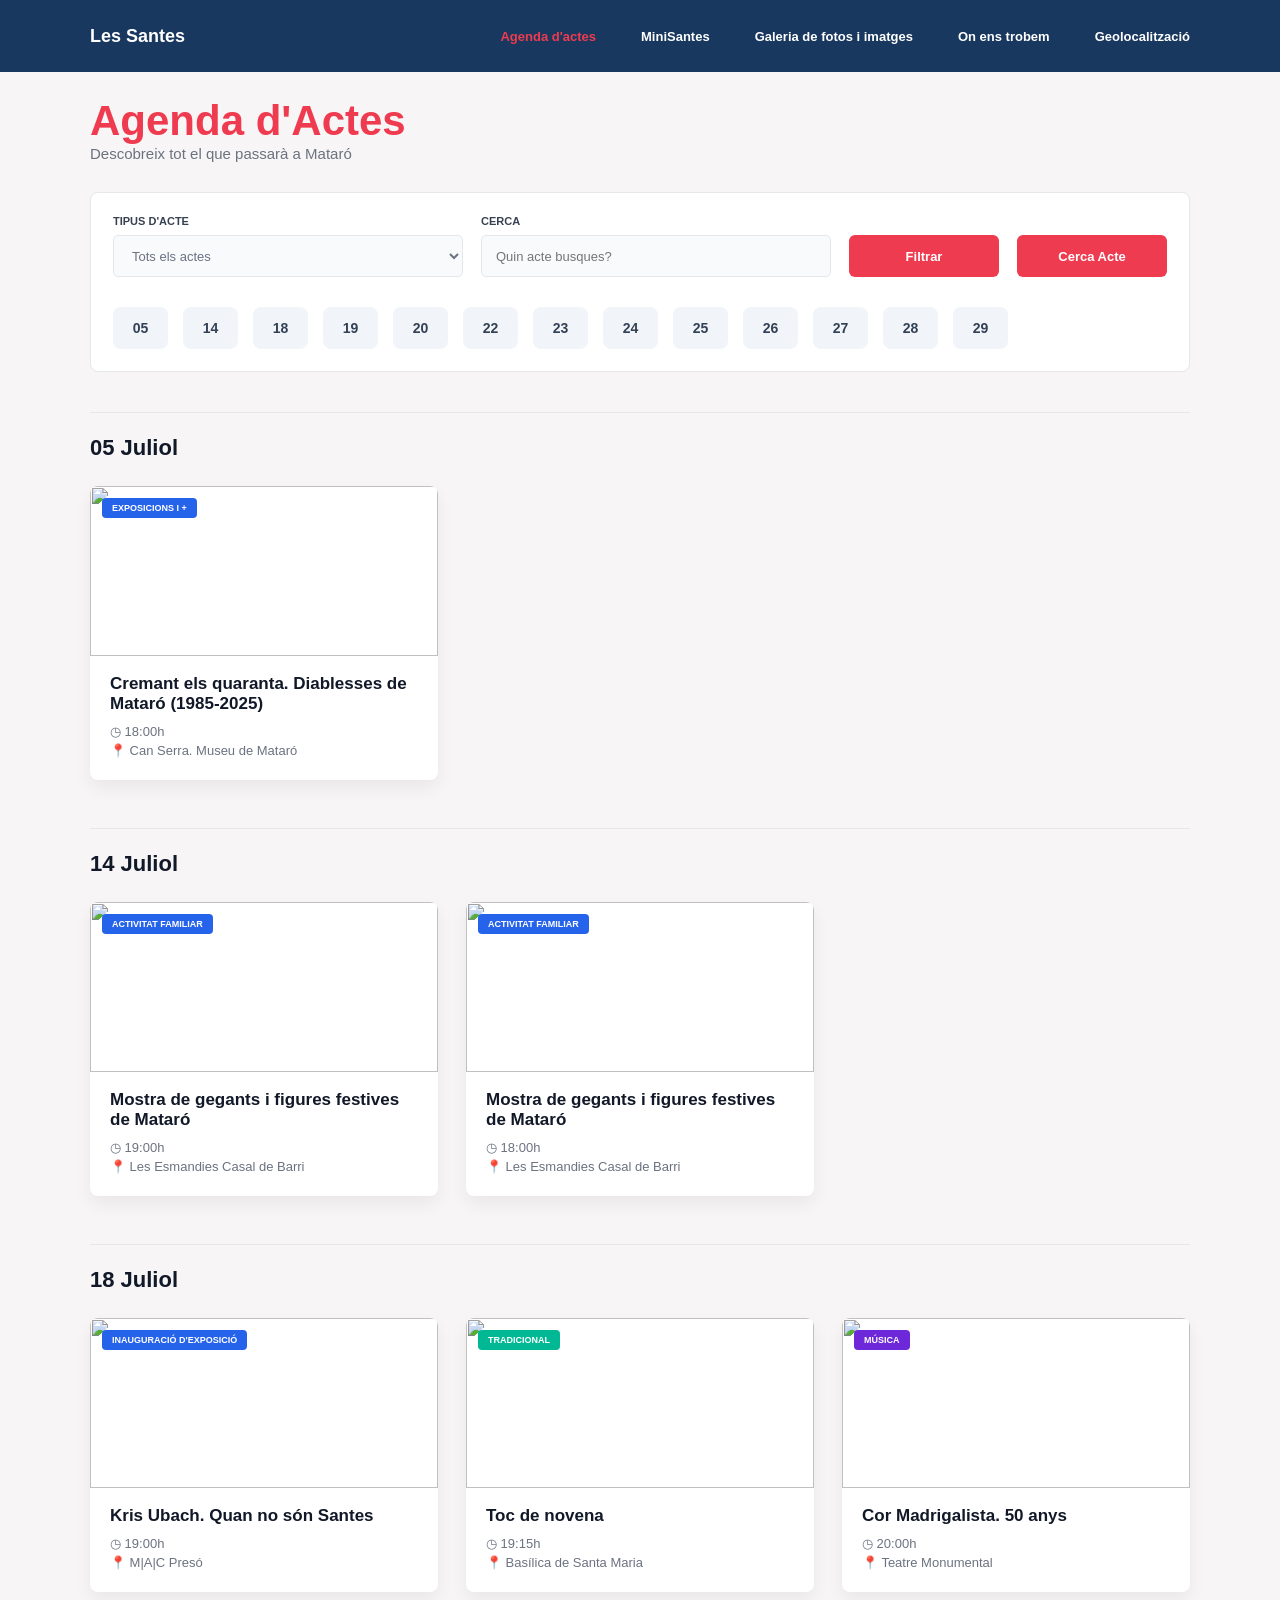
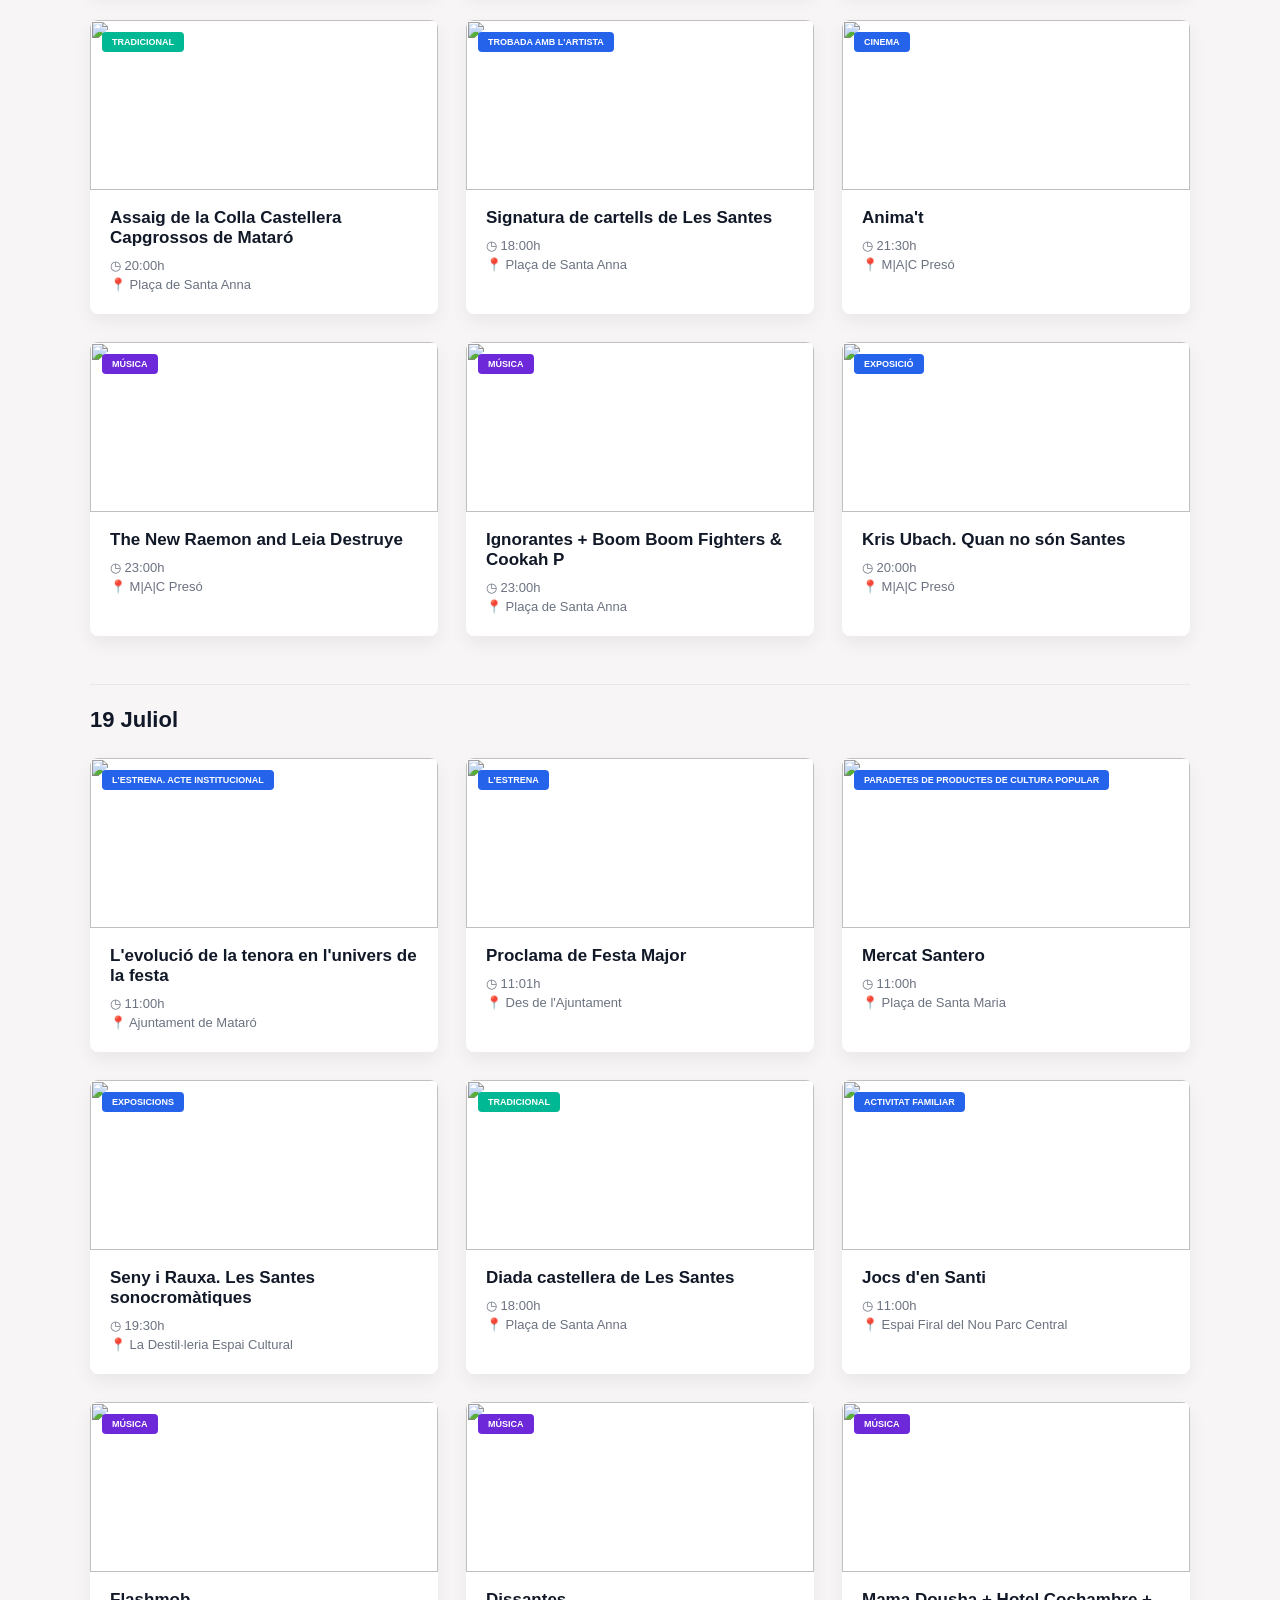
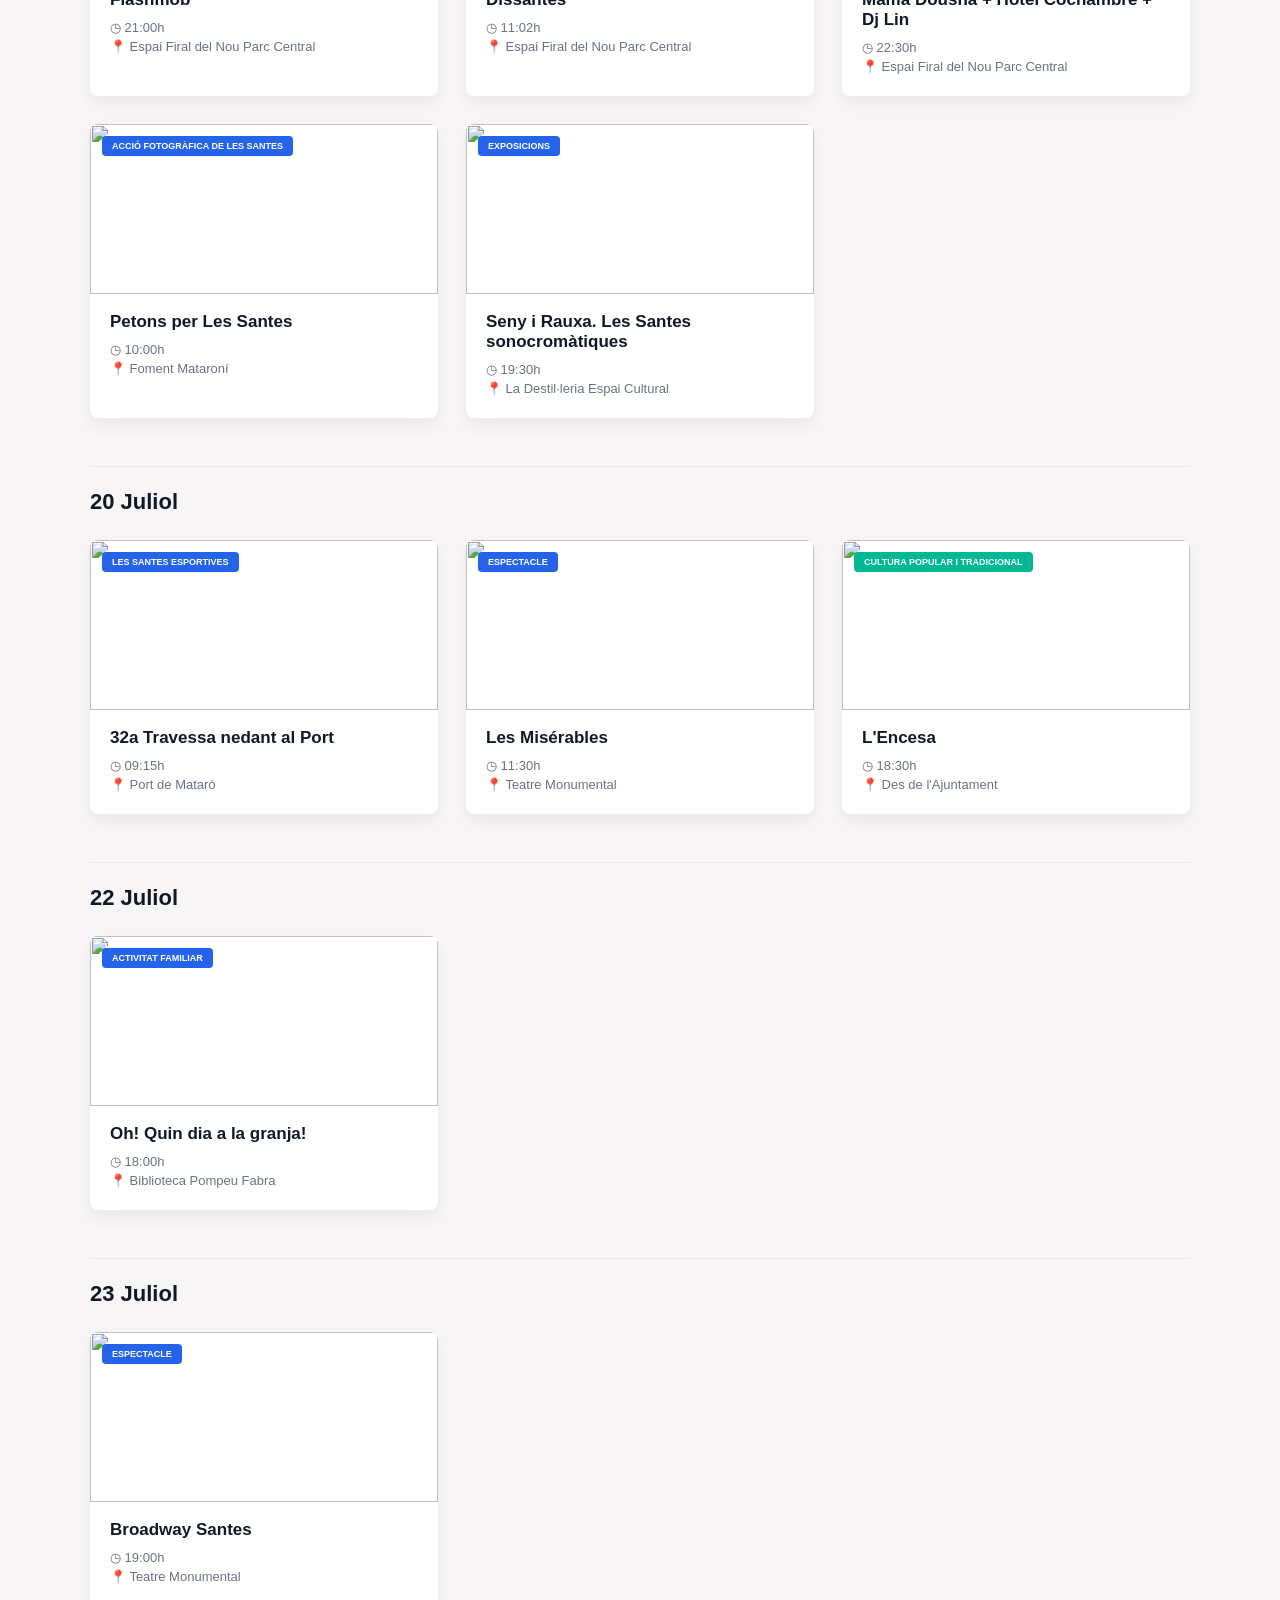
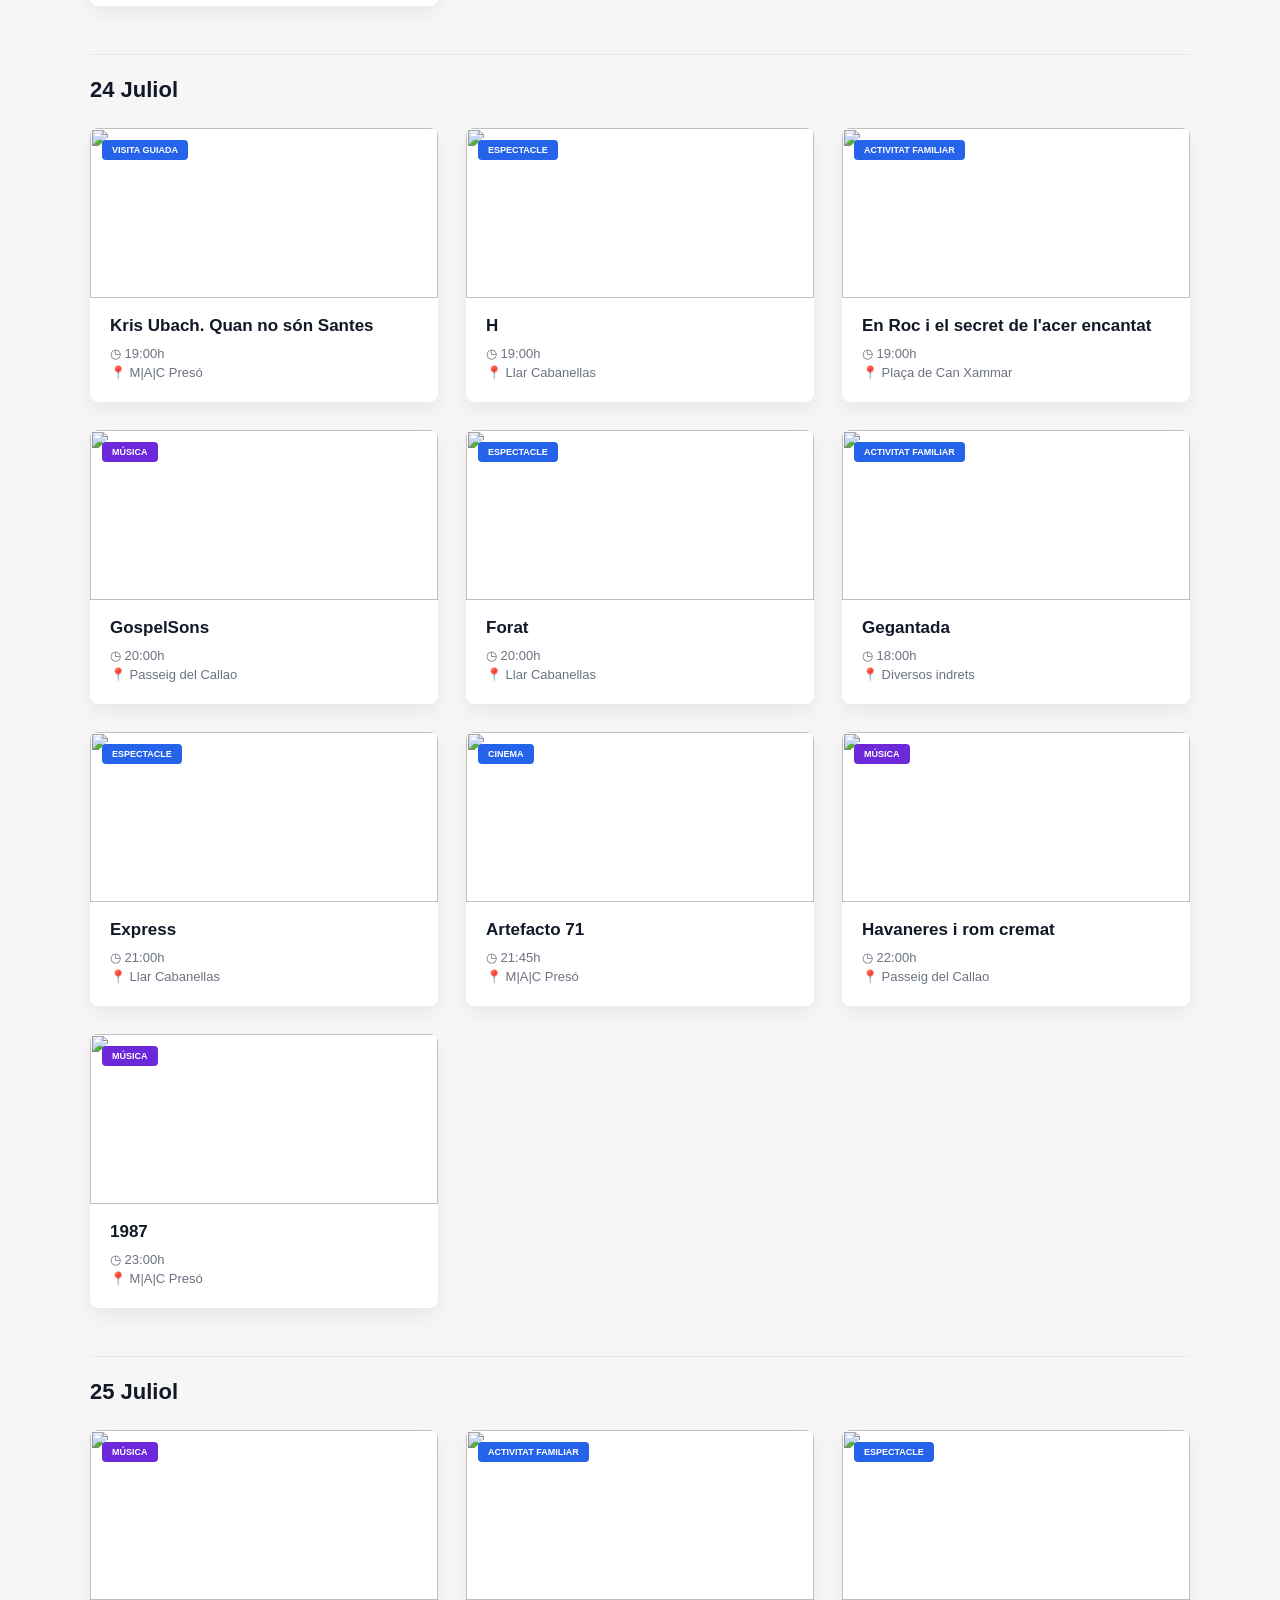
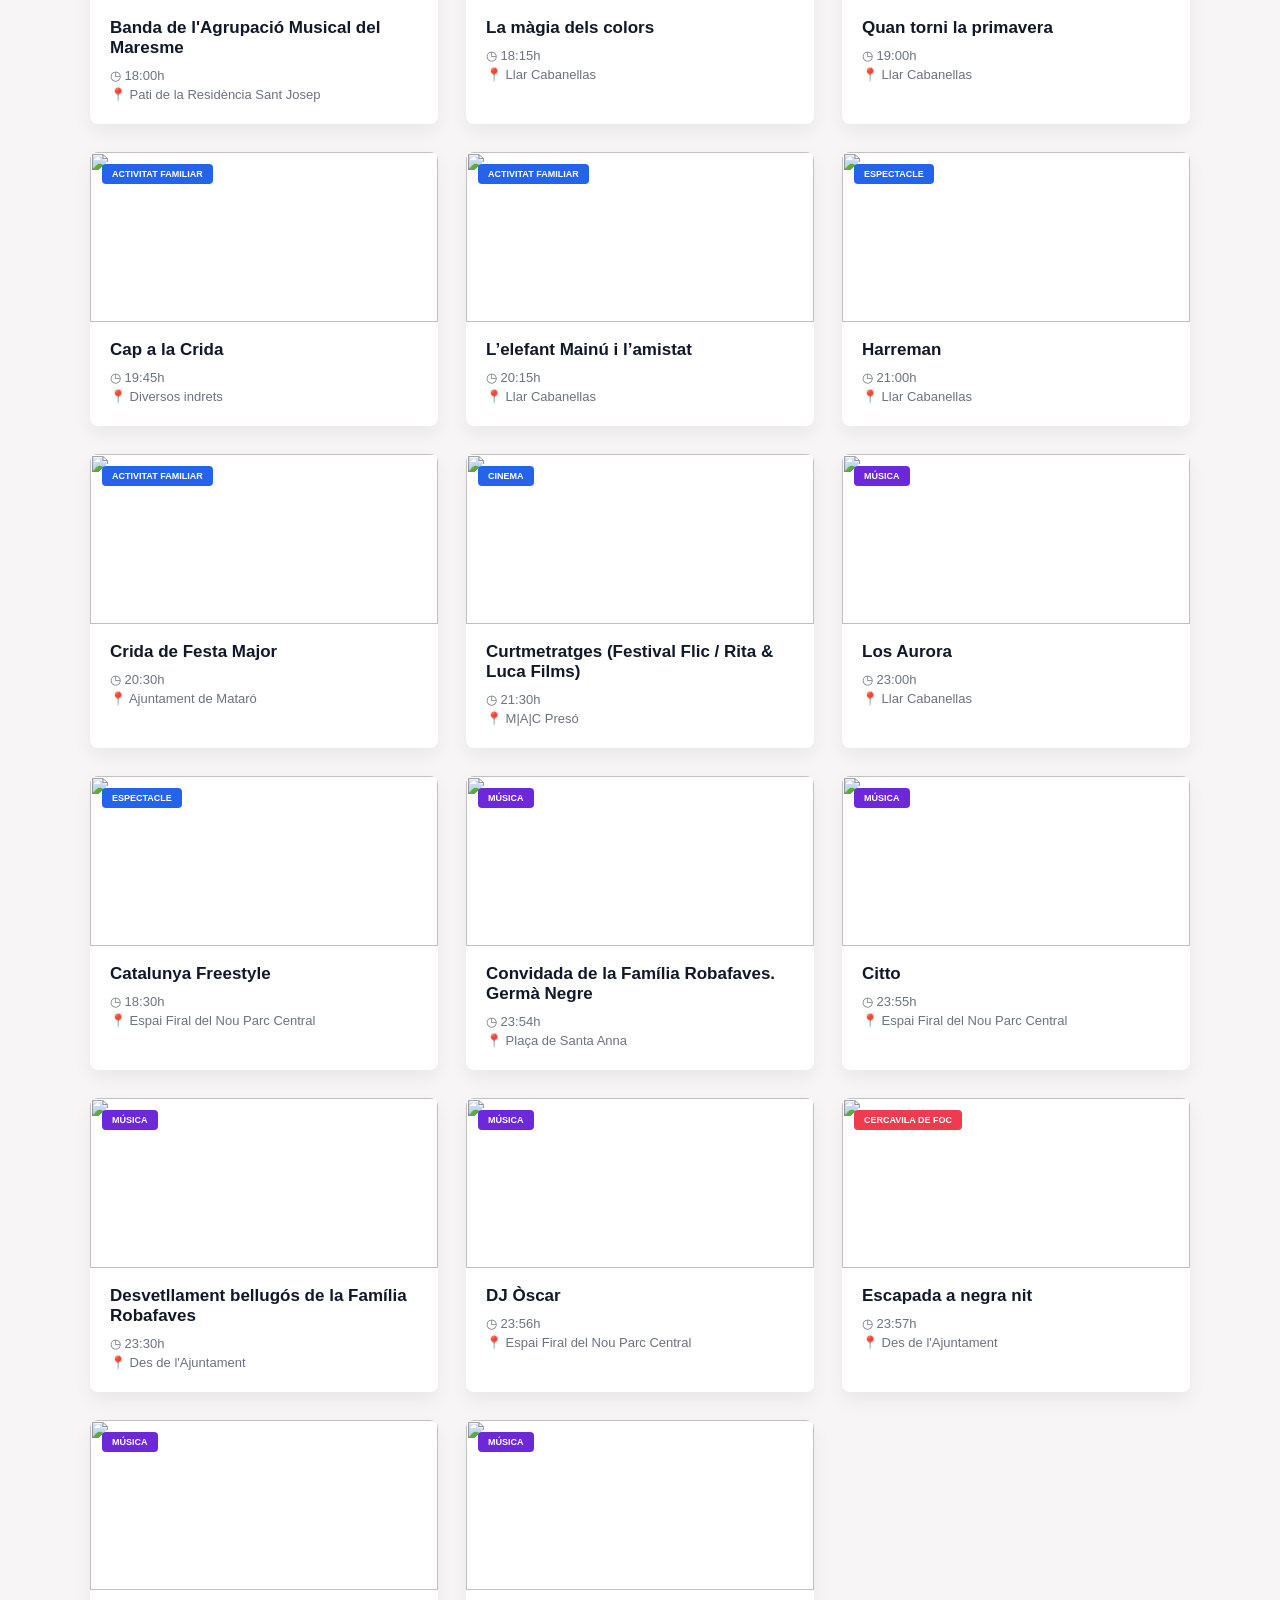
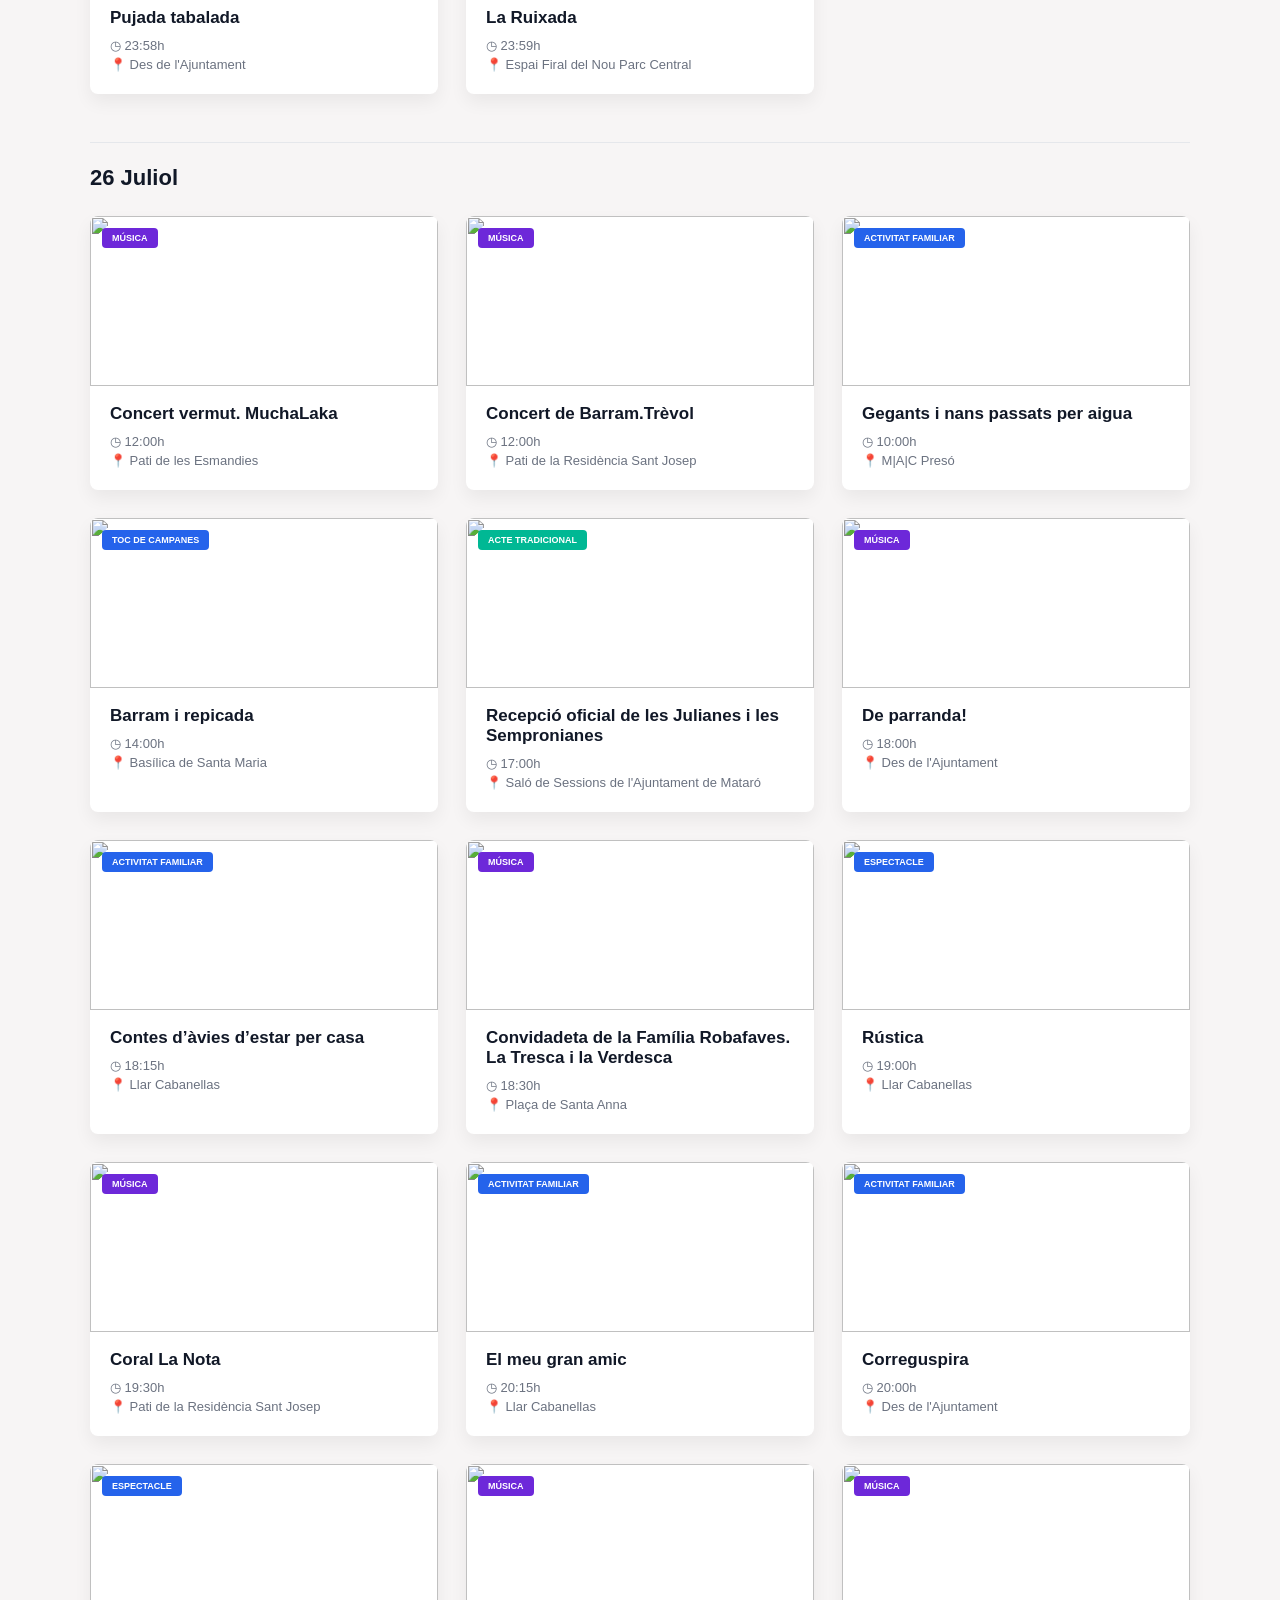
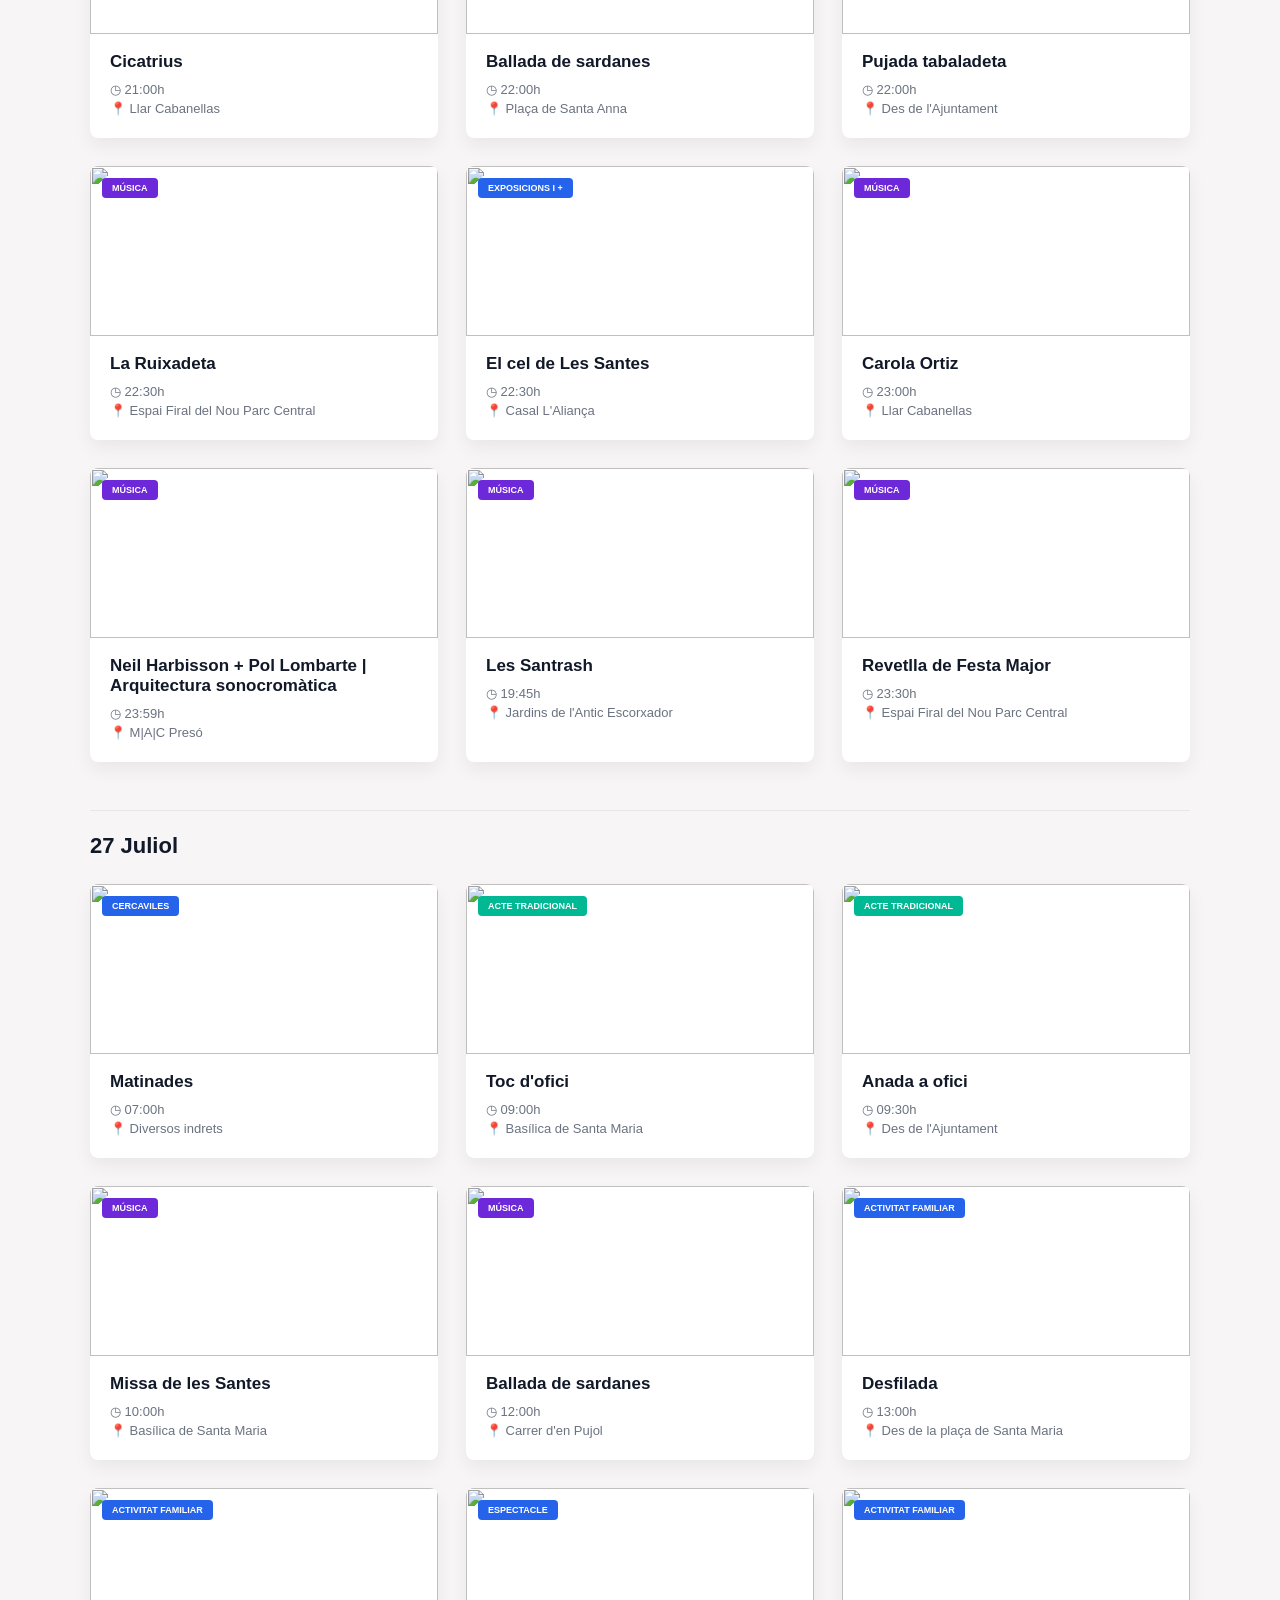
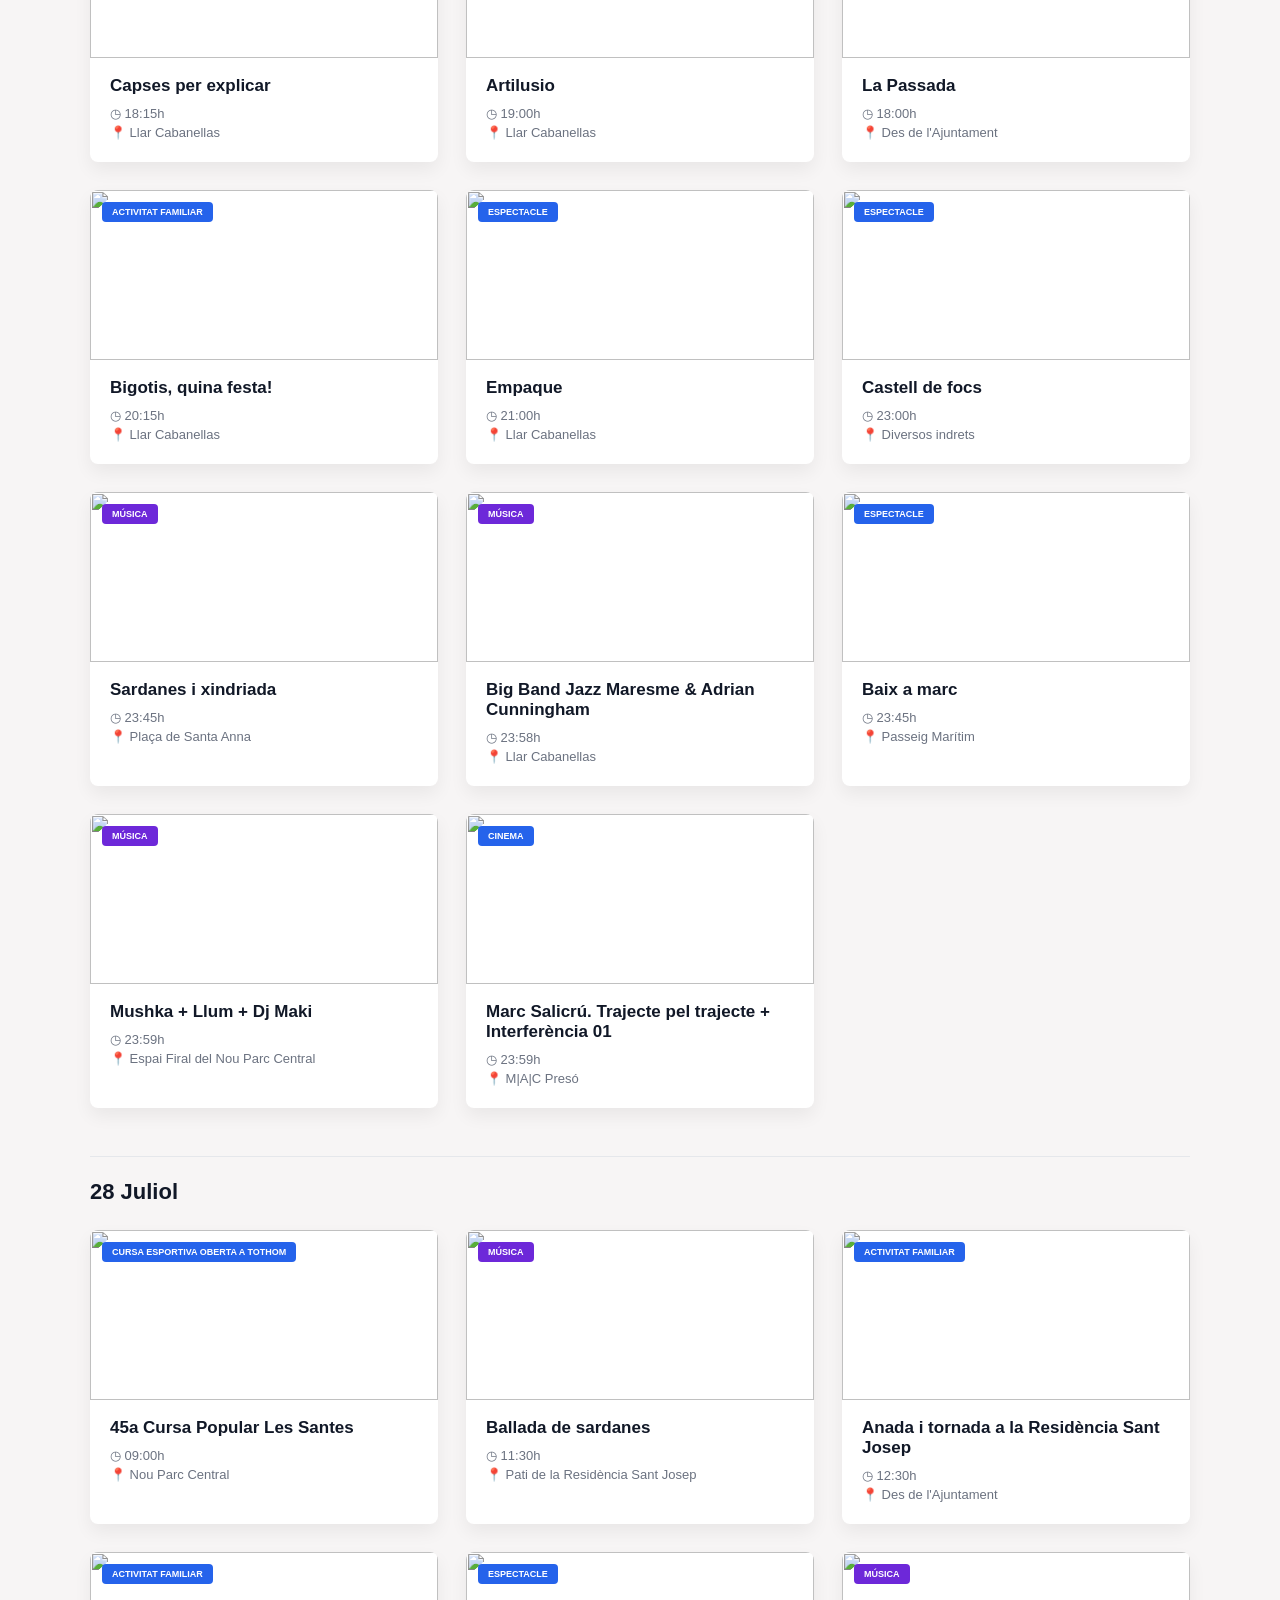
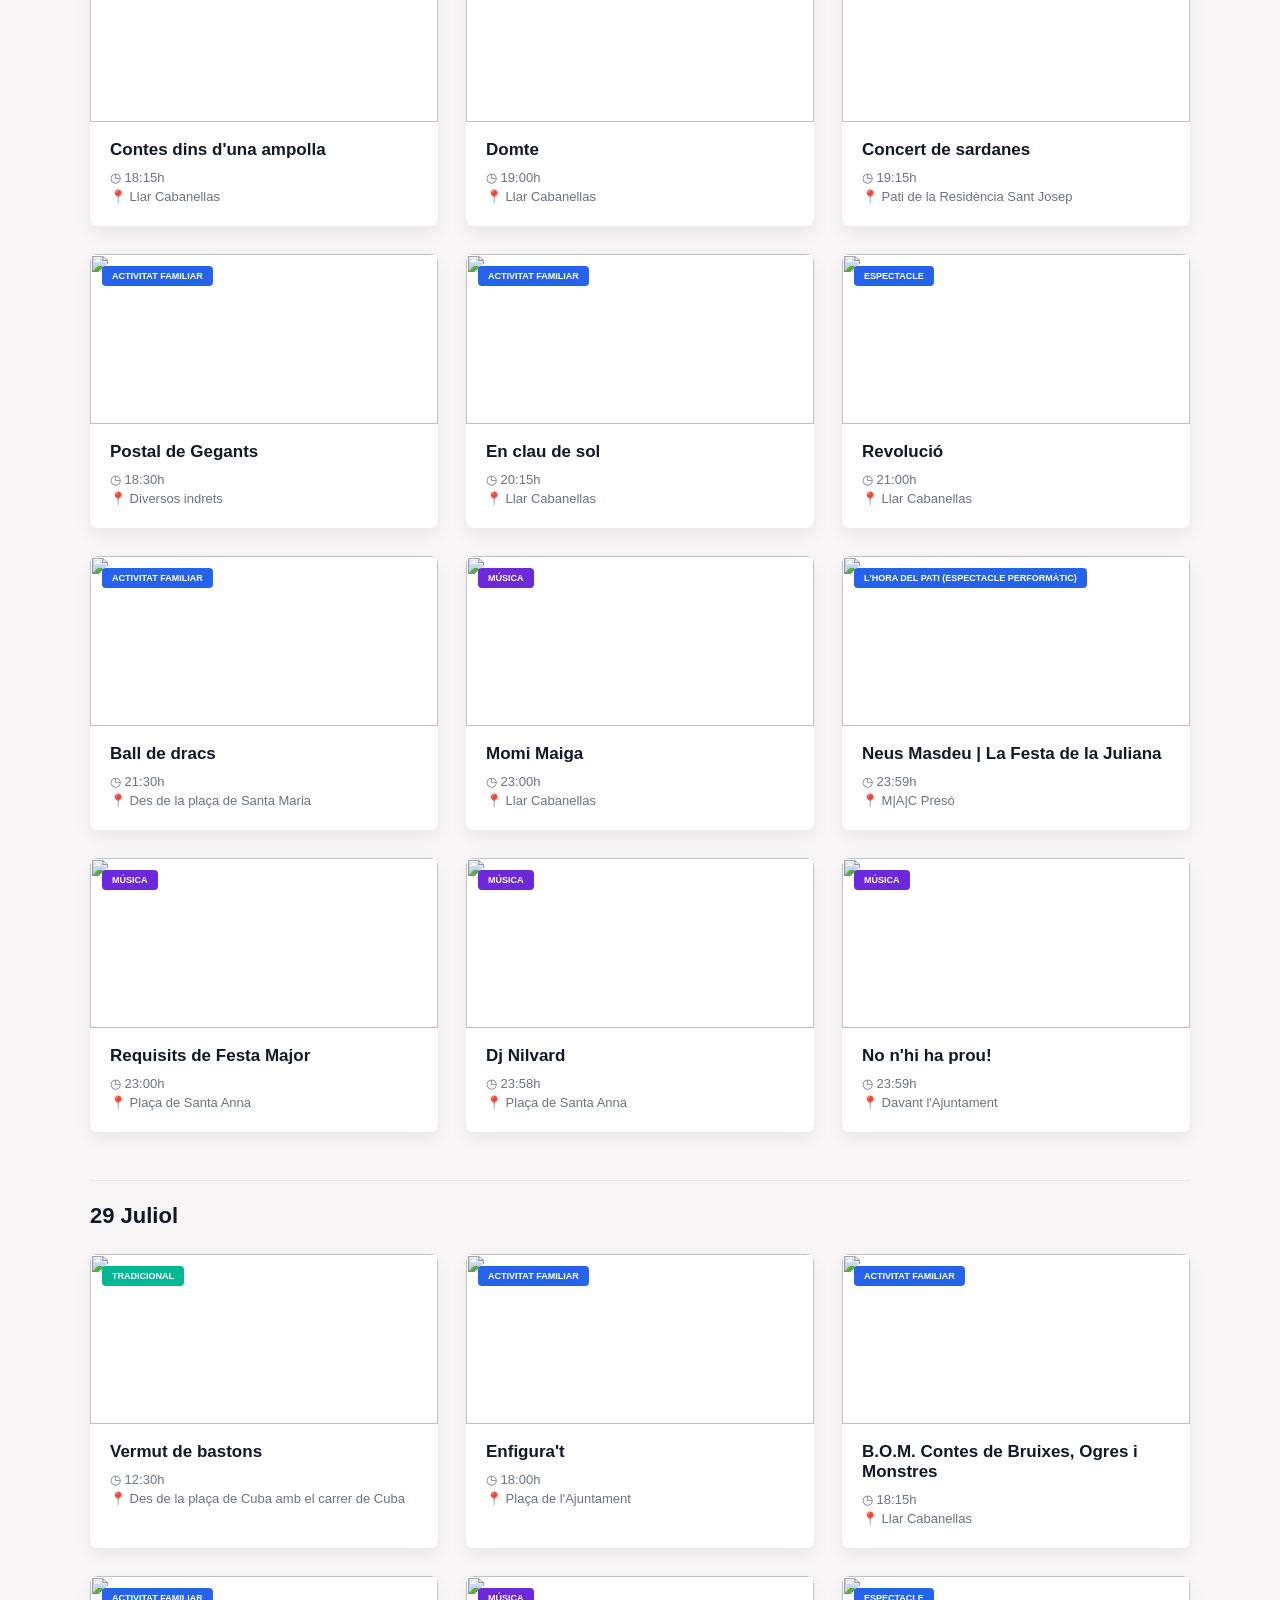
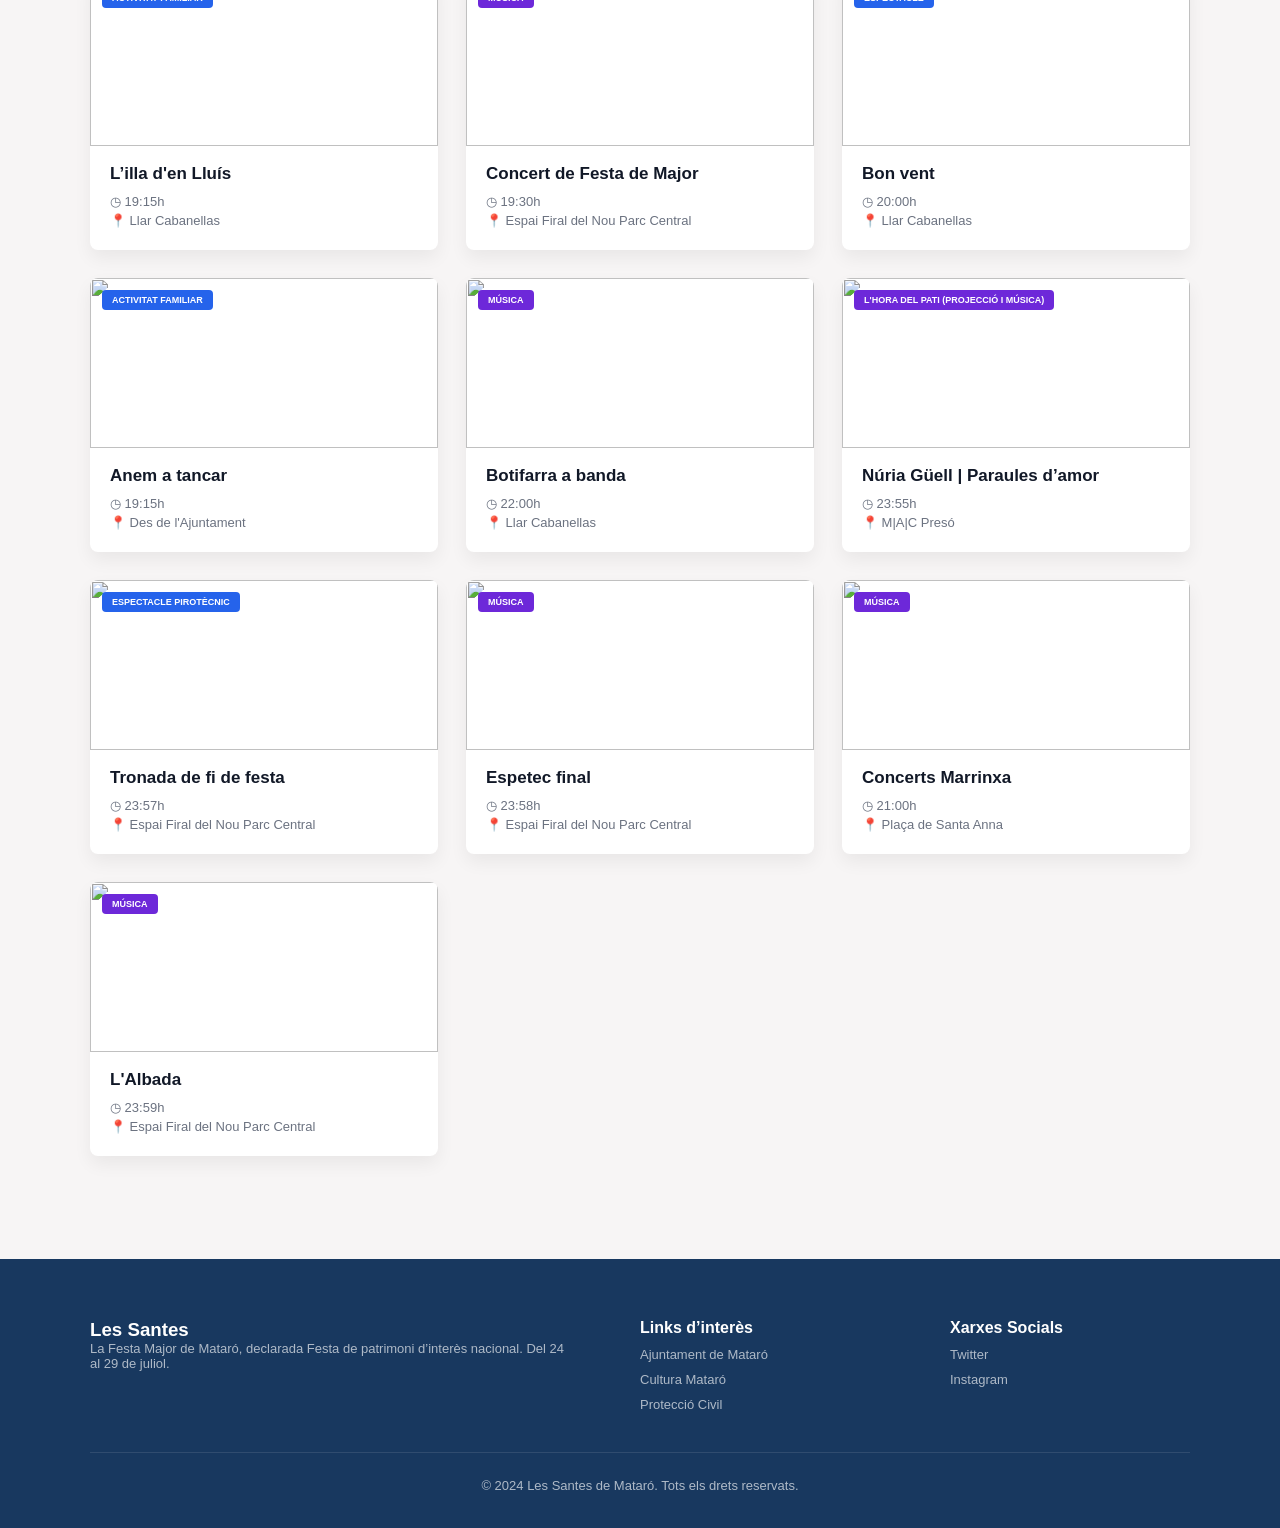
==== commit 0a62d272: "retocs agenda i mapes" ====
--- a/agenda.html
+++ b/agenda.html
@@ -34,22 +34,35 @@
   </section>
 
   <section class="filtres">
+
     <div class="camp">
-      <label>DATA</label>
-      <select id="selectData">
-        <option value="tots">Selecciona una data</option>
+      <label>TIPUS D'ACTE</label>
+
+      <select id="selectCategoria">
+        <option value="tots">Tots els actes</option>
       </select>
     </div>
 
     <div class="camp cerca">
       <label>CERCA</label>
-      <input type="text" id="inputCerca" placeholder="Quin acte busques?">
+
+      <input
+        type="text"
+        id="inputCerca"
+        placeholder="Quin acte busques?"
+      >
     </div>
 
-    <button class="btn-filtrar" id="btnFiltrar">Filtrar</button>
-    <button class="btn-cerca" id="btnCerca">Cerca Acte</button>
+    <button class="btn-filtrar" id="btnFiltrar">
+      Filtrar
+    </button>
+
+    <button class="btn-cerca" id="btnCerca">
+      Cerca Acte
+    </button>
 
     <div class="dies" id="botonsDies"></div>
+
   </section>
 
   <section id="agendaContainer"></section>
@@ -57,17 +70,21 @@
 </main>
 
 <footer>
+
   <div class="footer-contingut">
+
     <div>
       <h3>Les Santes</h3>
+
       <p>
-        La Festa Major de Mataró, declarada Festa de patrimoni d’interès nacional.
-        Del 24 al 29 de juliol.
+        La Festa Major de Mataró, declarada Festa de patrimoni
+        d’interès nacional. Del 24 al 29 de juliol.
       </p>
     </div>
 
     <div>
       <h4>Links d’interès</h4>
+
       <a href="#">Ajuntament de Mataró</a>
       <a href="#">Cultura Mataró</a>
       <a href="#">Protecció Civil</a>
@@ -75,16 +92,22 @@
 
     <div>
       <h4>Xarxes Socials</h4>
+
       <a href="#">Twitter</a>
       <a href="#">Instagram</a>
     </div>
+
   </div>
 
-  <p class="copyright">© 2024 Les Santes de Mataró. Tots els drets reservats.</p>
+  <p class="copyright">
+    © 2024 Les Santes de Mataró. Tots els drets reservats.
+  </p>
+
 </footer>
 
 <script src="js/script.js"></script>
 <script src="js/agenda.js"></script>
+
 </body>
 </html>
 
--- a/css/agenda.css
+++ b/css/agenda.css
@@ -48,6 +48,7 @@
   border-radius: 5px;
   padding: 0 14px;
   color: #6b7280;
+  font-size: 13px;
 }
 
 .btn-filtrar,
@@ -57,6 +58,7 @@
   border-radius: 6px;
   background-color: #ef3b4f;
   color: white;
+  font-size: 13px;
   font-weight: bold;
   cursor: pointer;
 }
@@ -75,18 +77,19 @@
 }
 
 .dia {
-  min-width: 55px;
+  width: 55px;
   height: 42px;
   border: none;
   border-radius: 8px;
   background-color: #f1f5f9;
   color: #334155;
+  font-size: 14px;
   font-weight: bold;
   cursor: pointer;
 }
 
-.dia.actiu,
-.dia:hover {
+.dia:hover,
+.dia.actiu {
   background-color: #ef3b4f;
   color: white;
 }
@@ -152,16 +155,20 @@
   text-transform: uppercase;
 }
 
+.vermell {
+  background-color: #ef3b4f;
+}
+
+.lila {
+  background-color: #6d28d9;
+}
+
 .verd {
   background-color: #00b894;
 }
 
-.lila {
-  background-color: #6d28d9;
-}
-
-.vermell {
-  background-color: #ef3b4f;
+.blau {
+  background-color: #2563eb;
 }
 
 .menu .actiu {
@@ -188,4 +195,8 @@
   .agenda-grid {
     grid-template-columns: 1fr;
   }
+
+  .dies {
+    flex-wrap: wrap;
+  }
 }
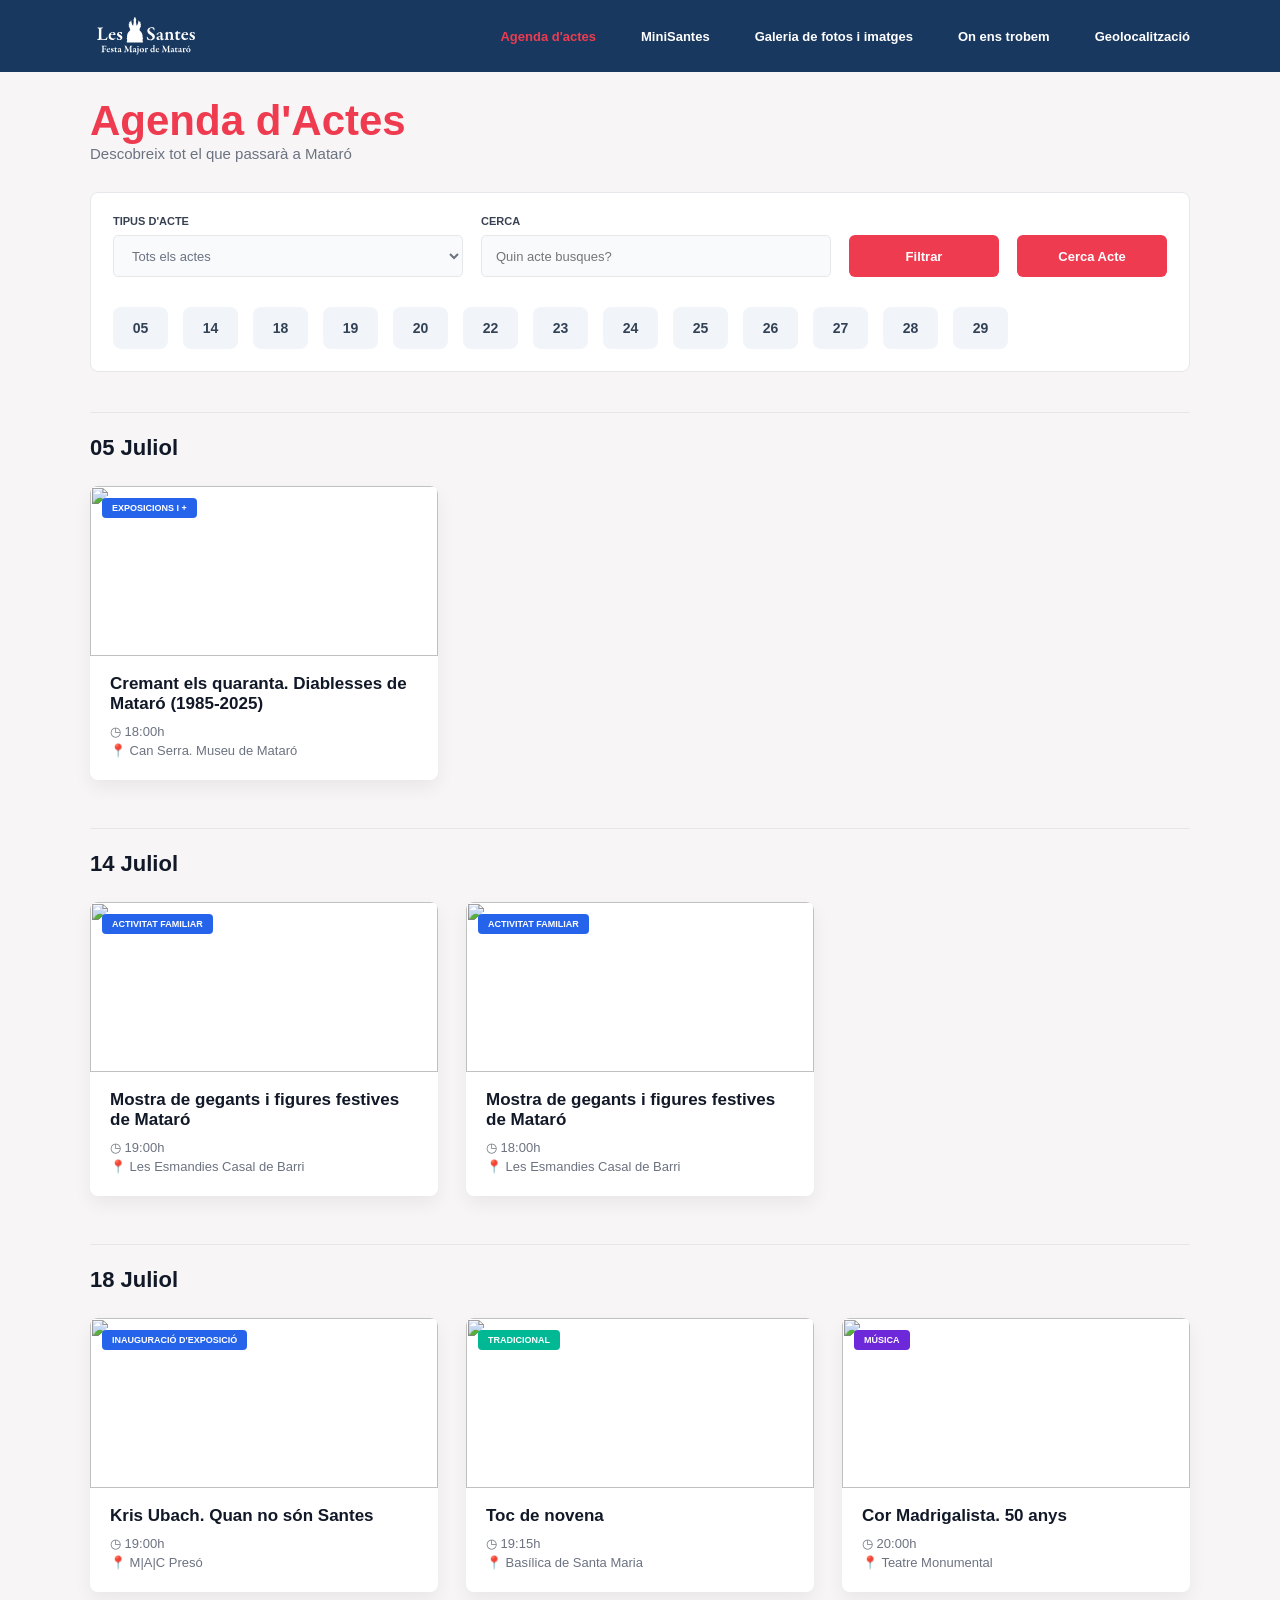
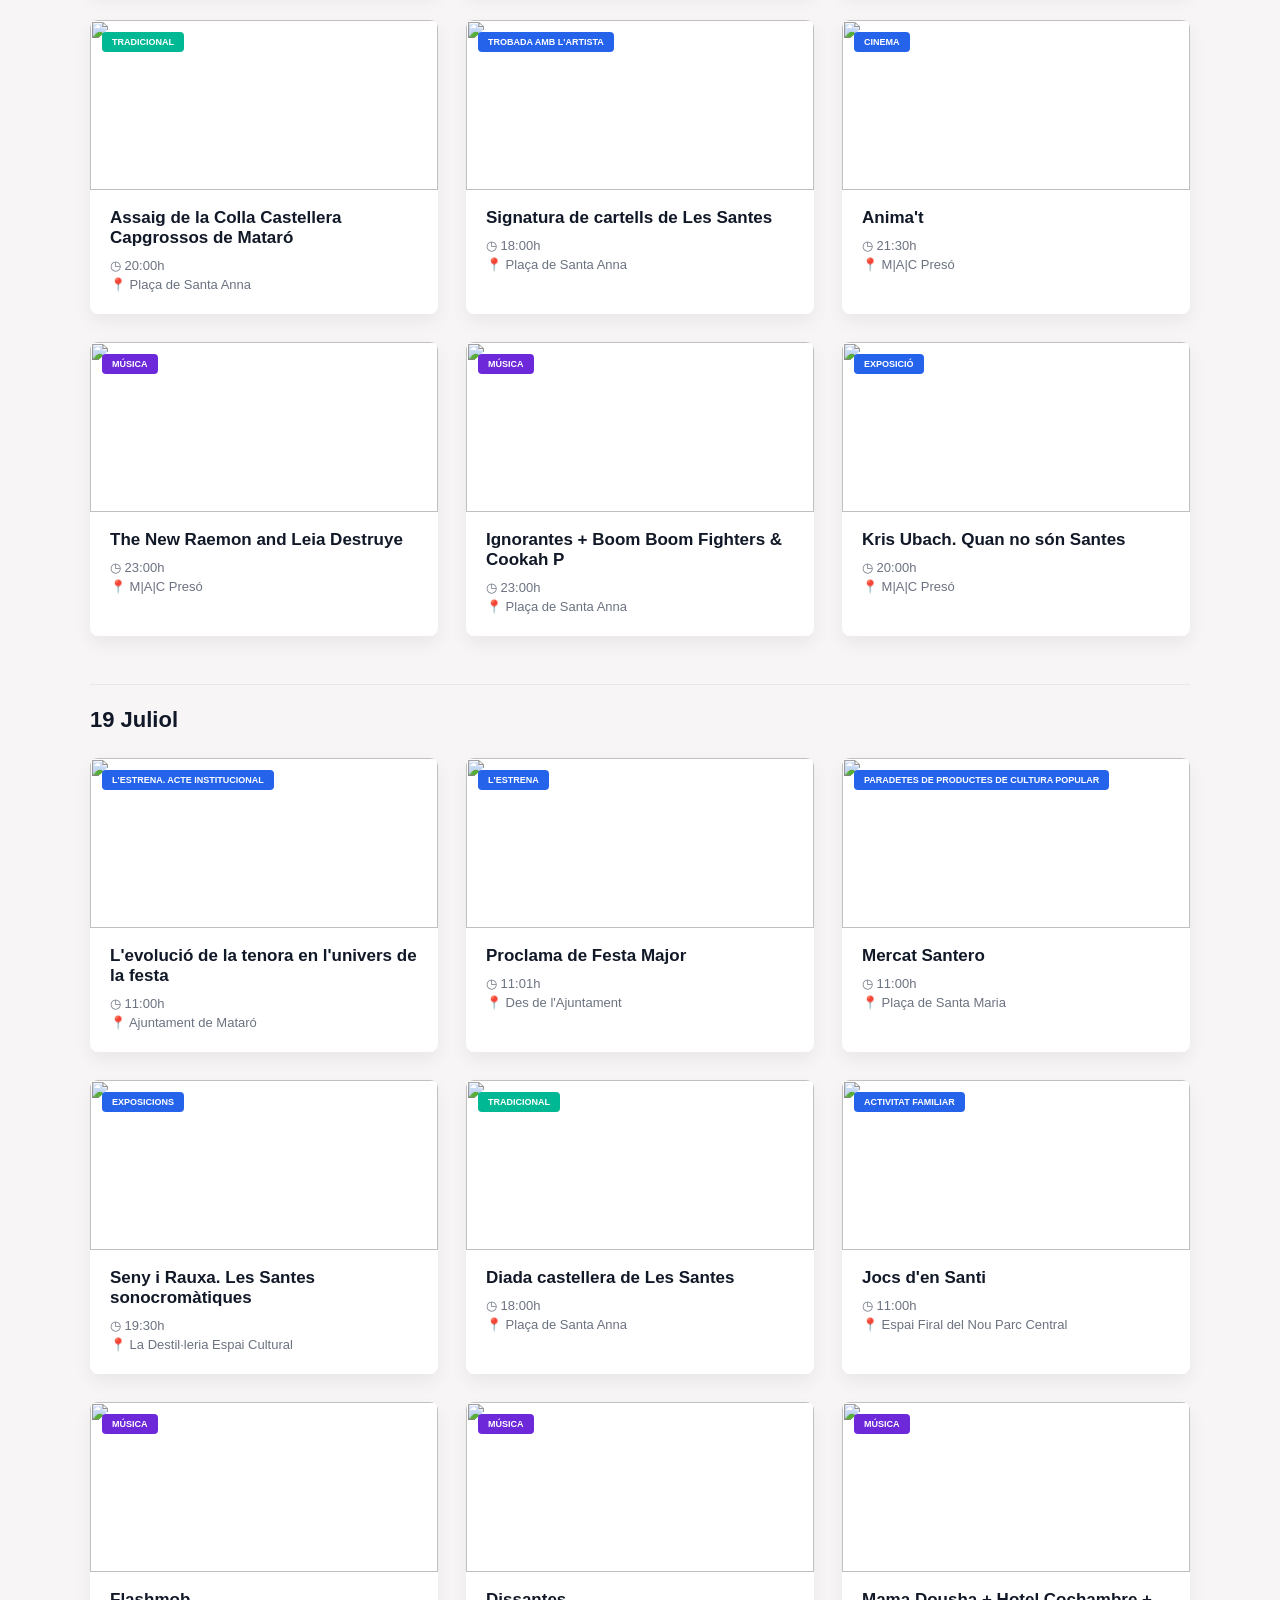
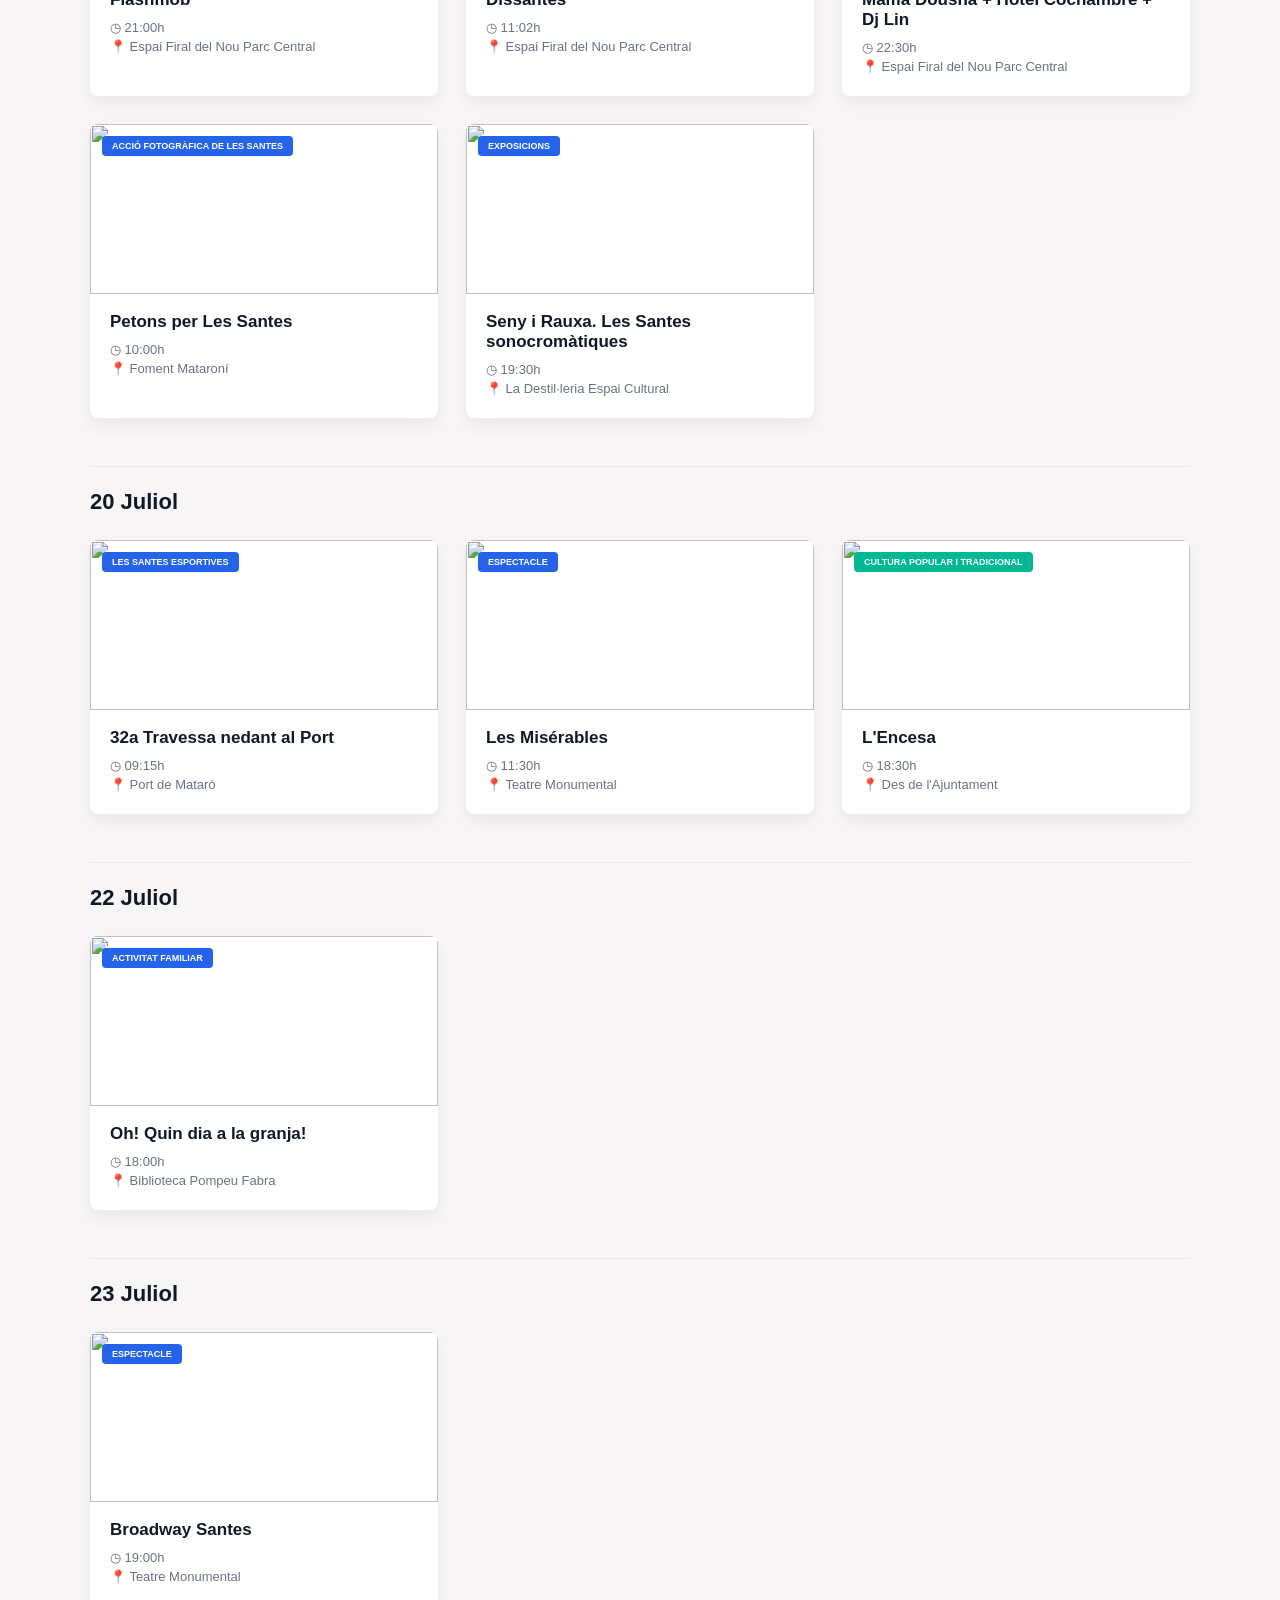
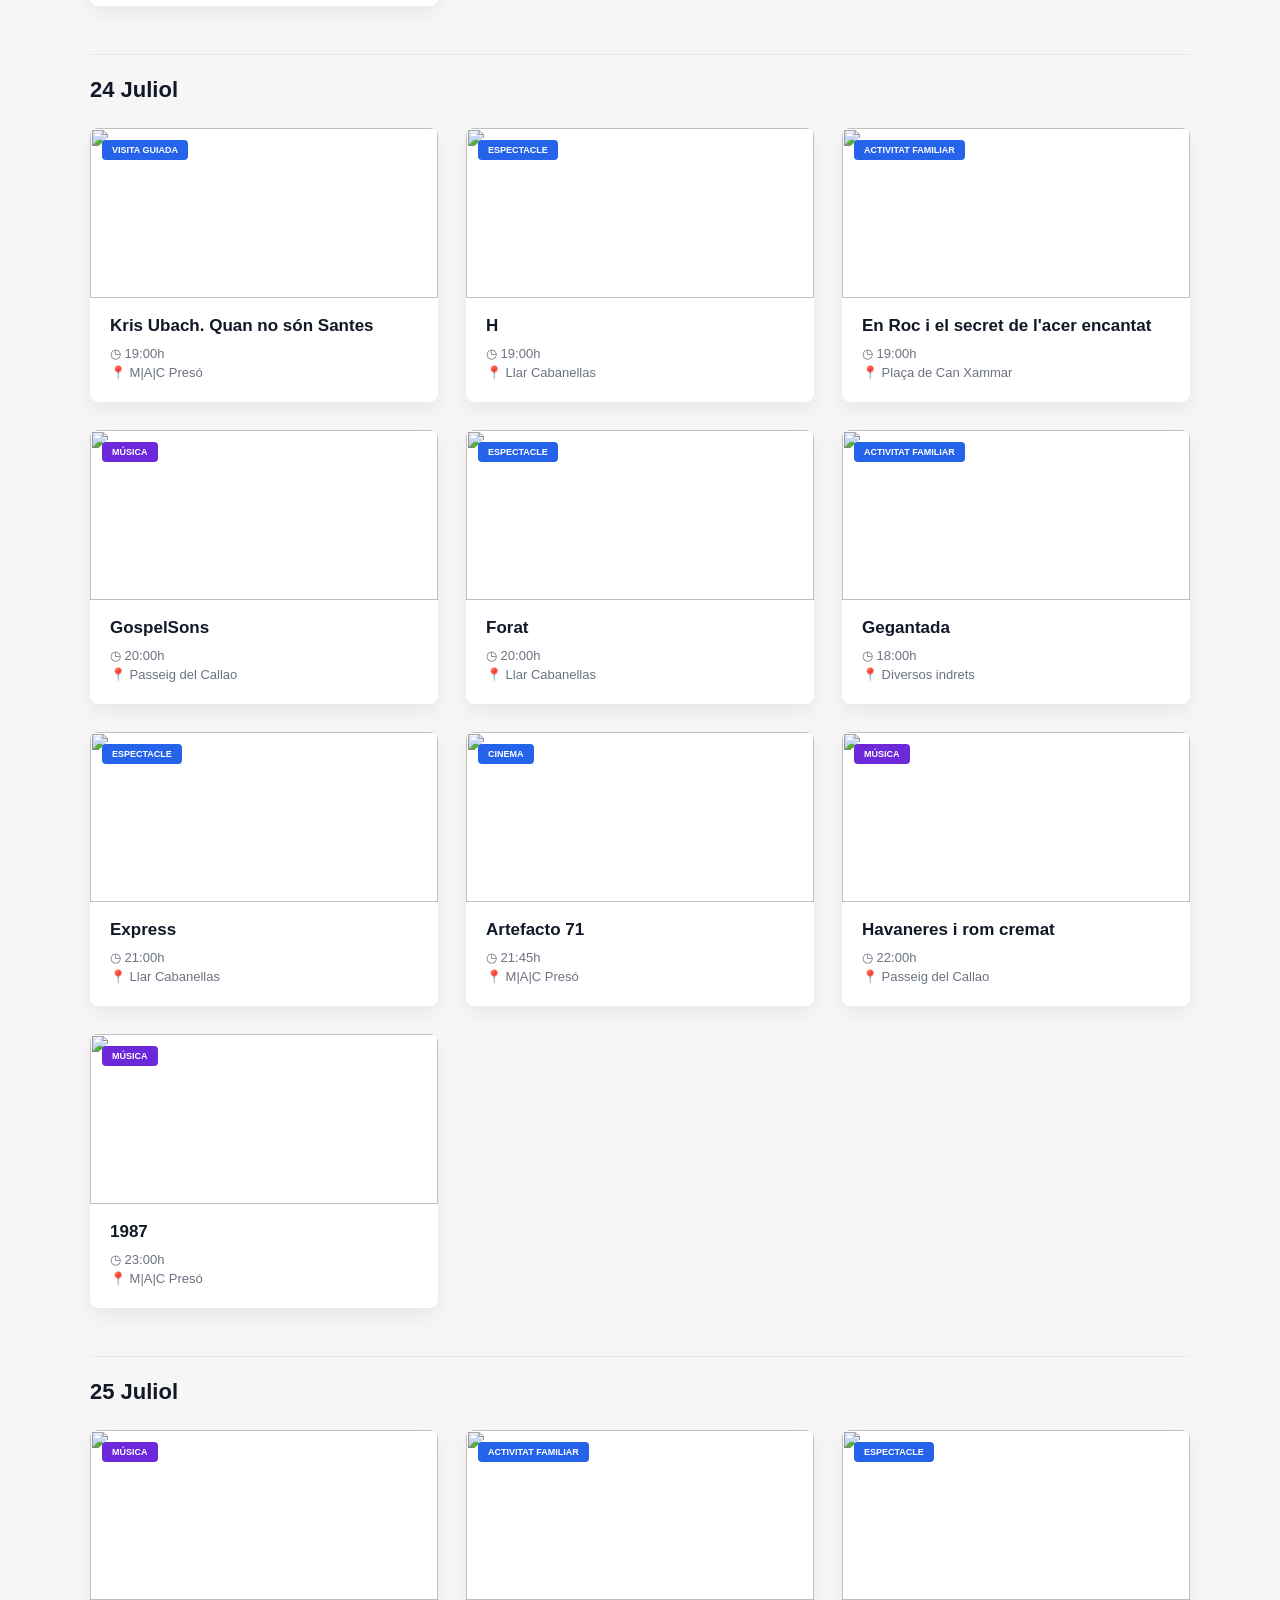
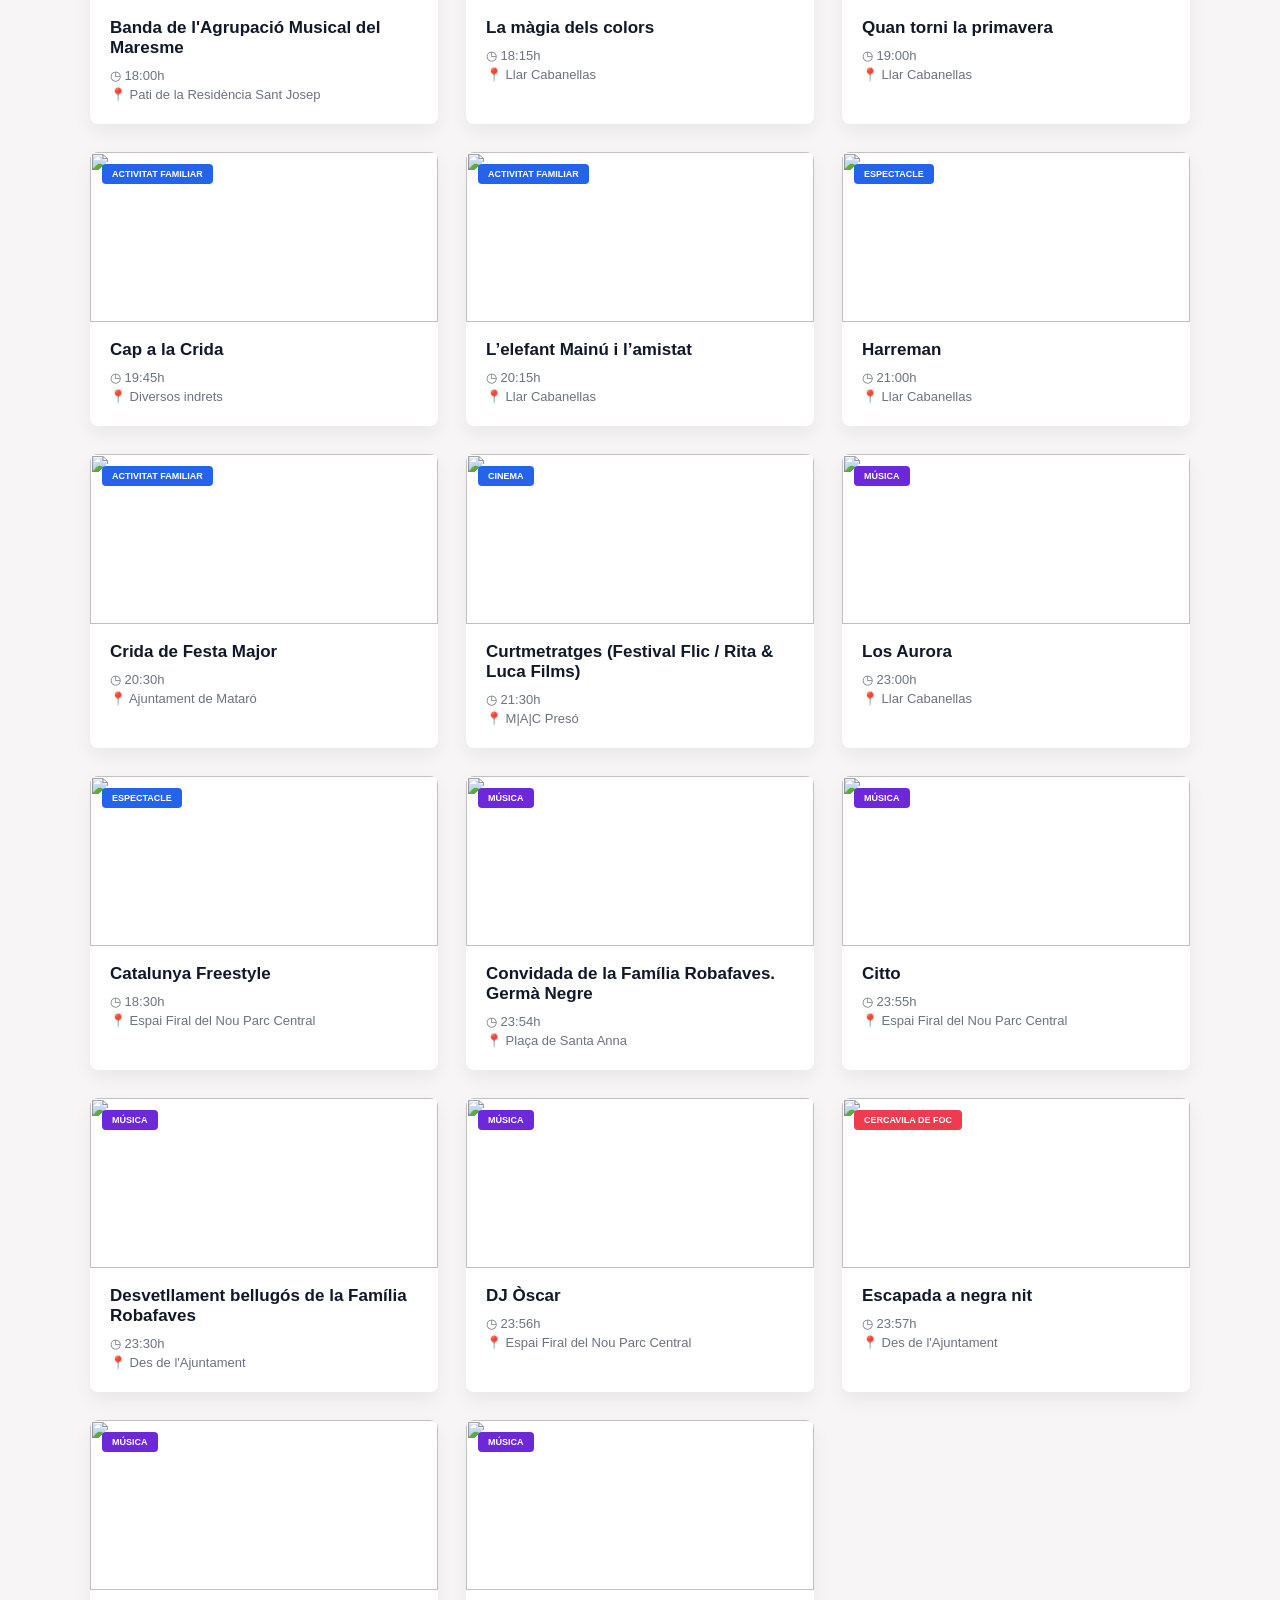
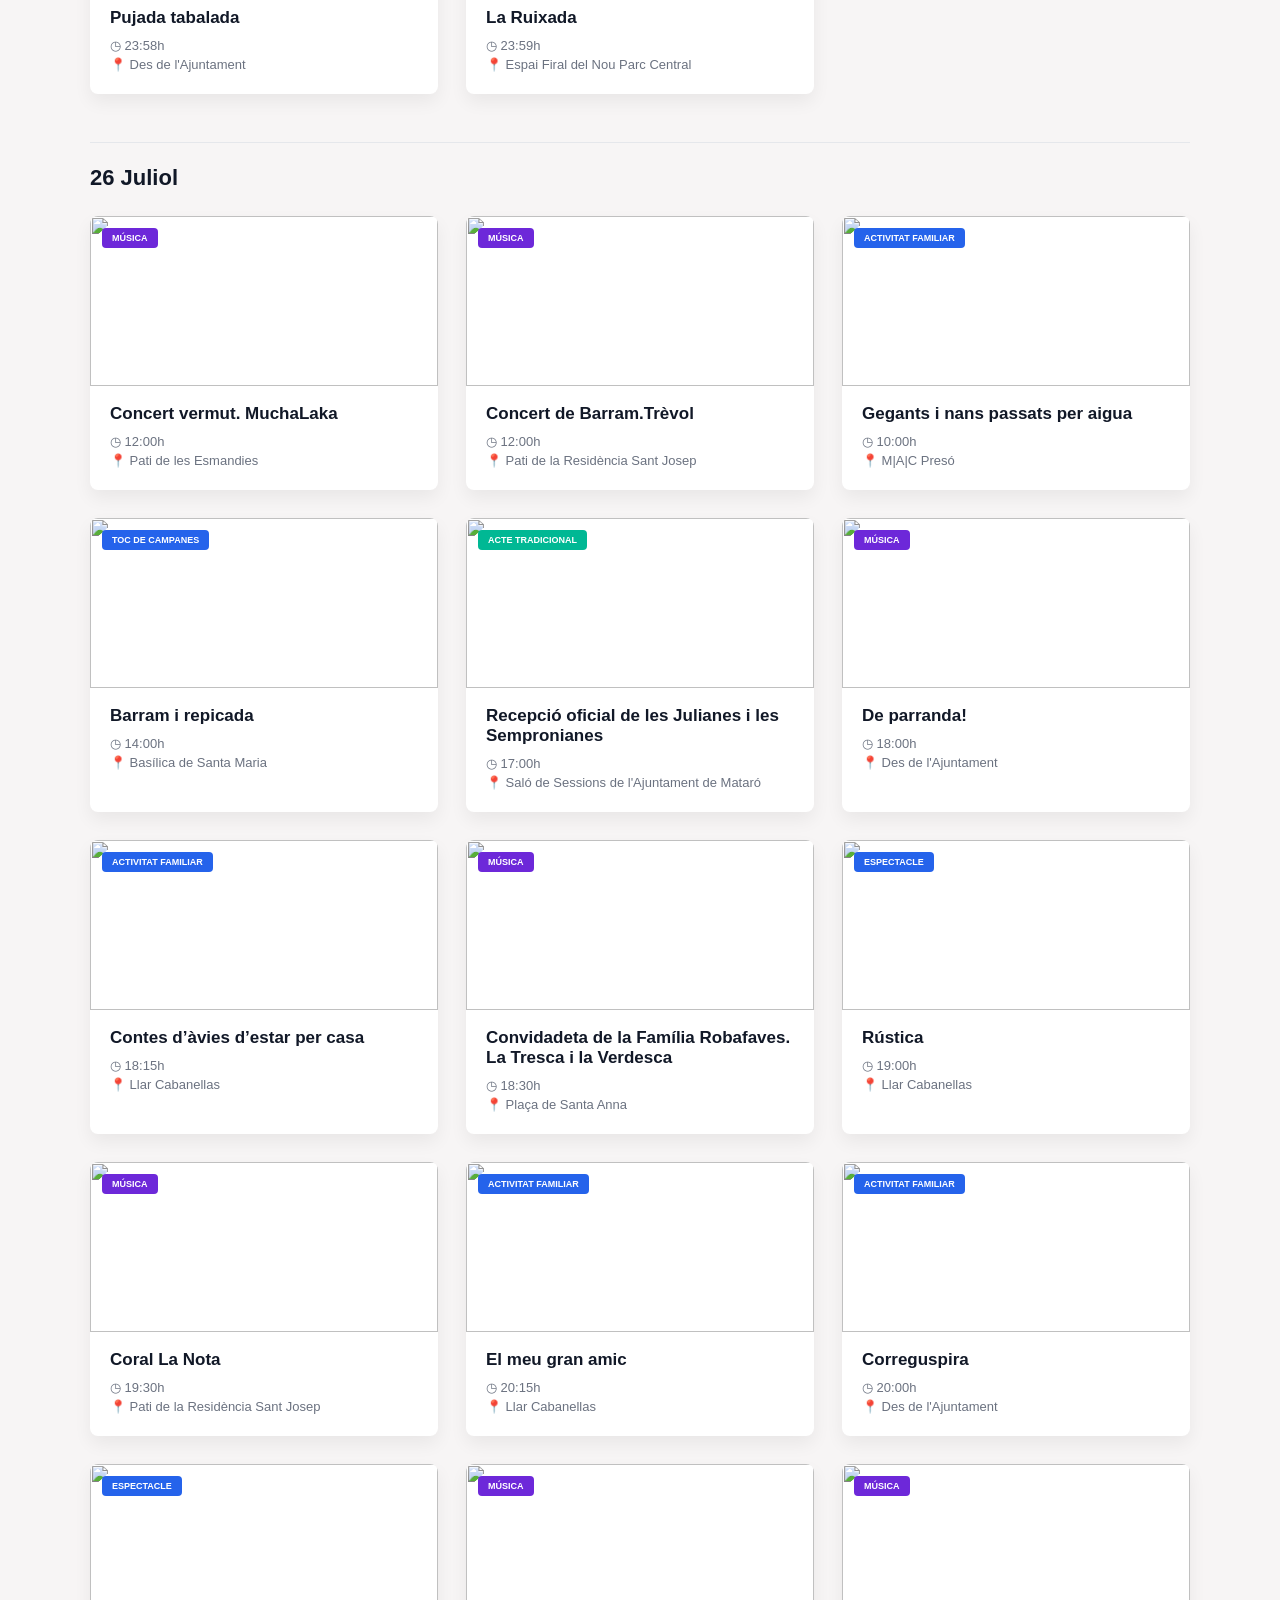
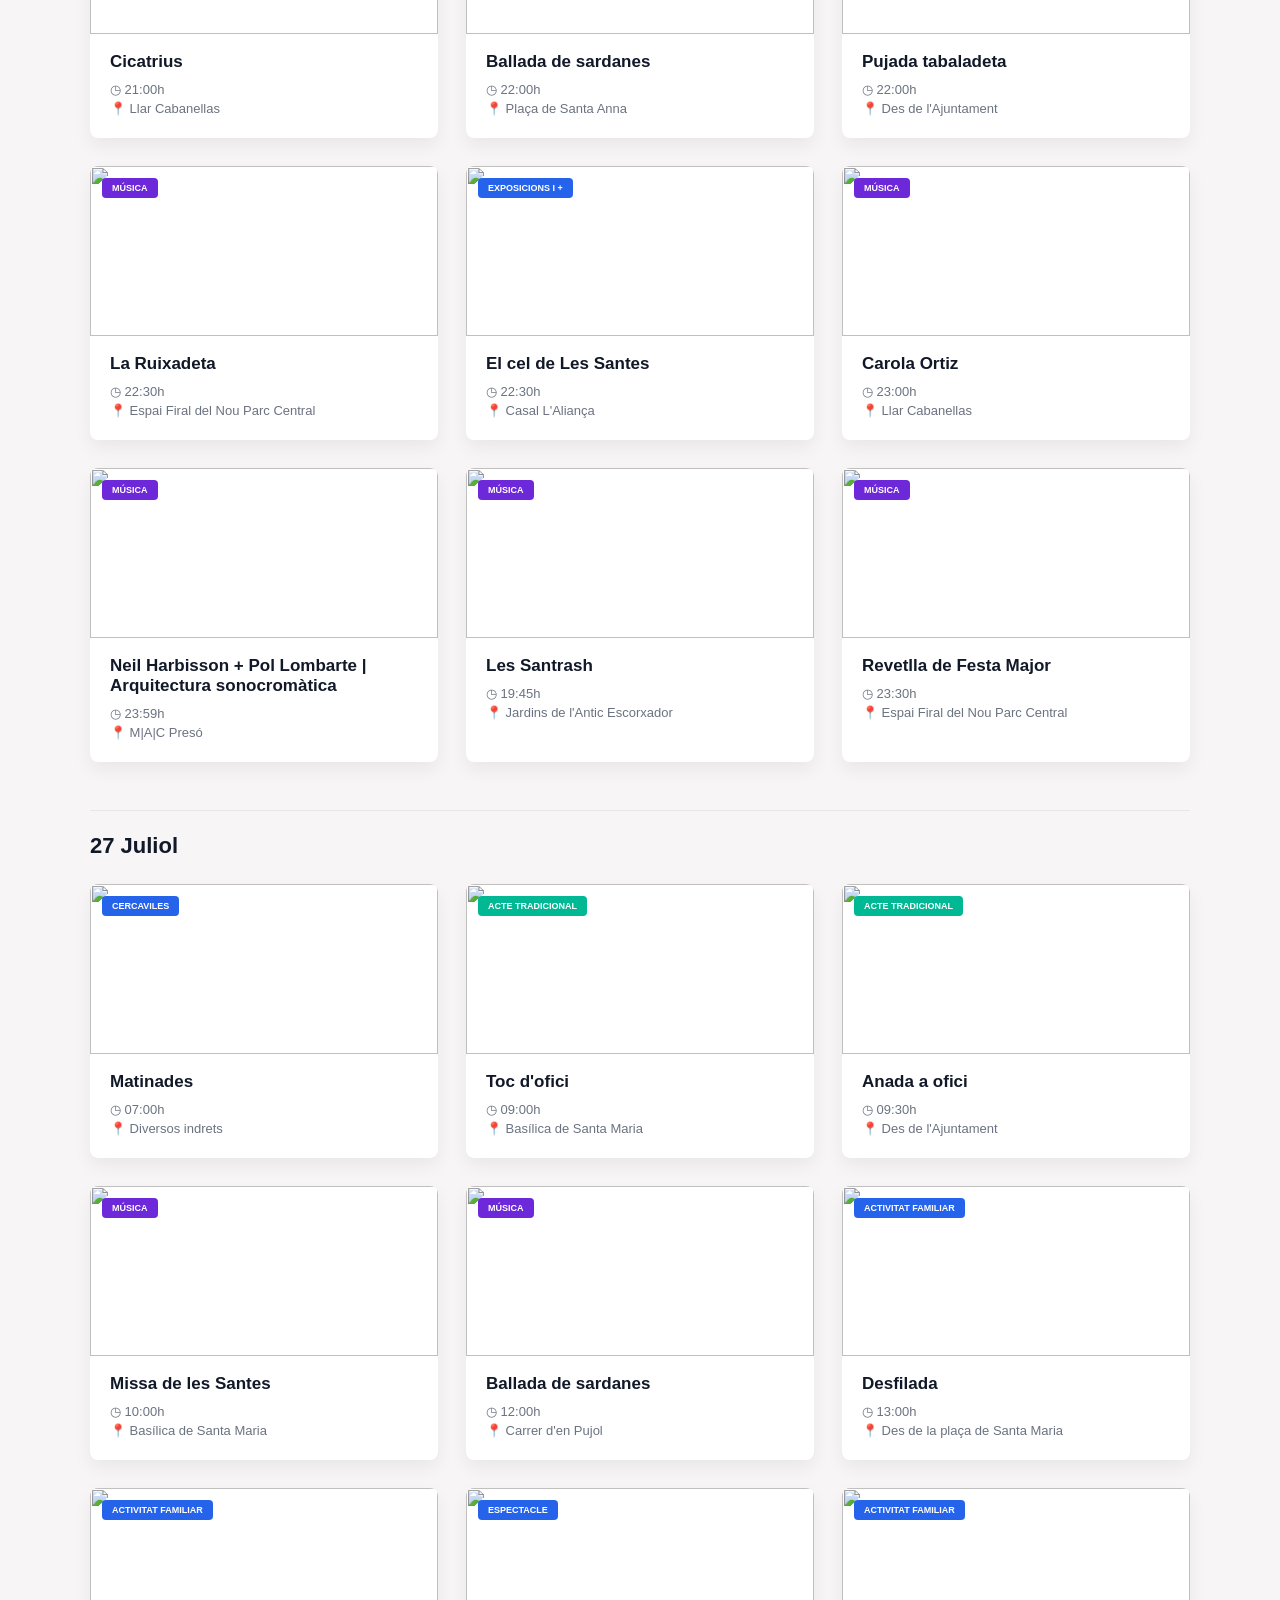
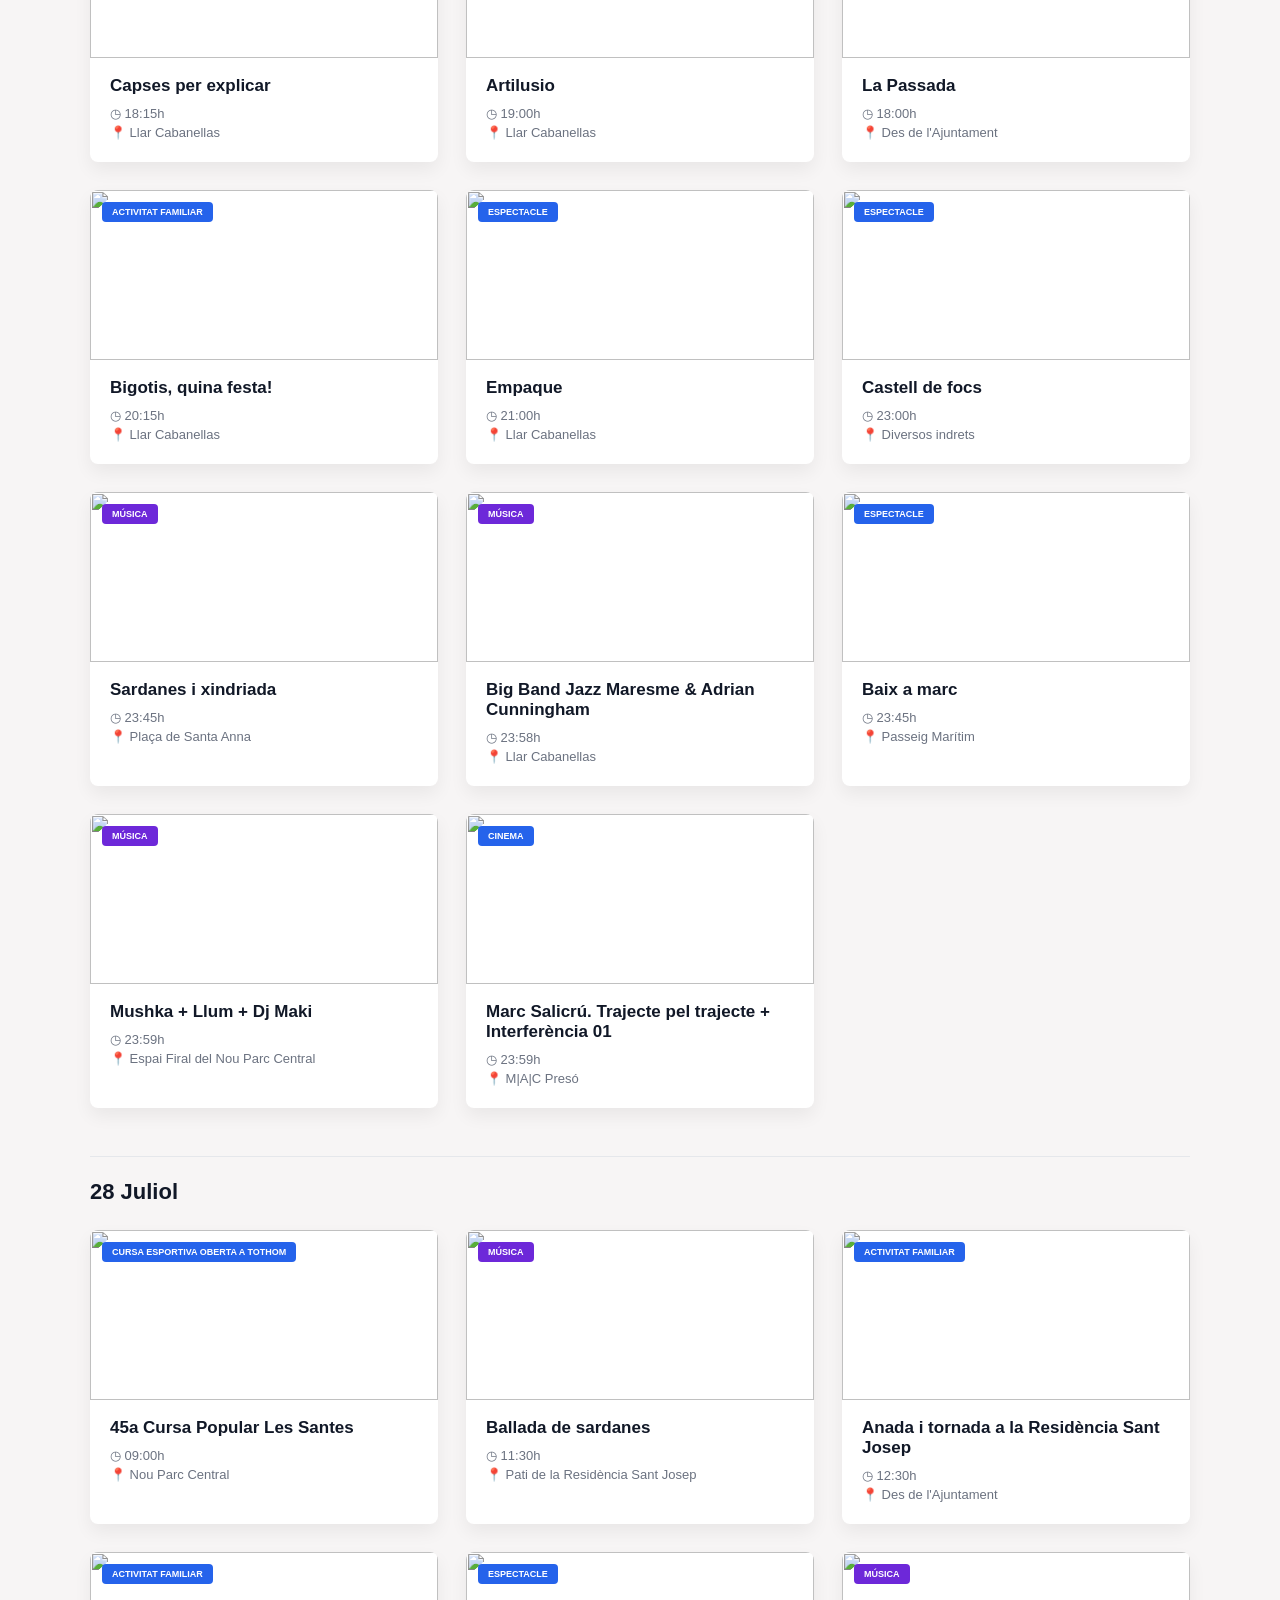
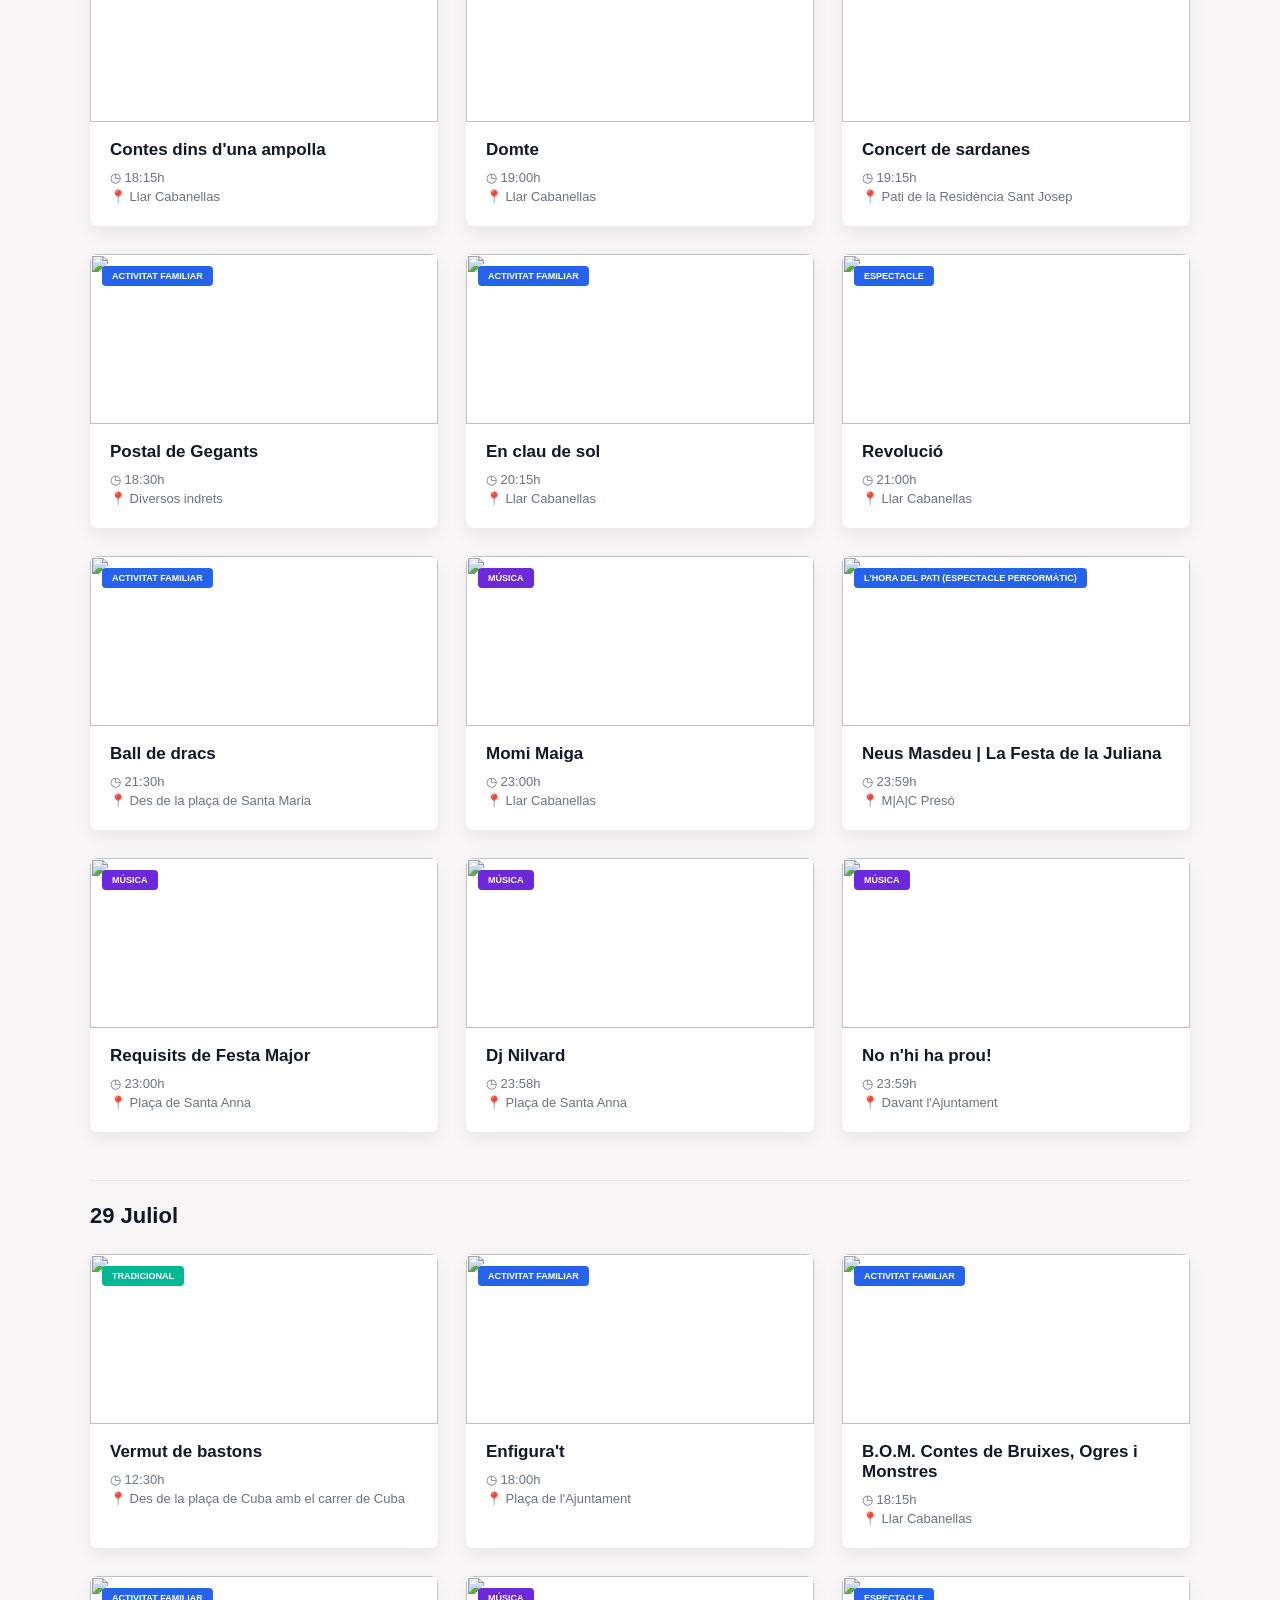
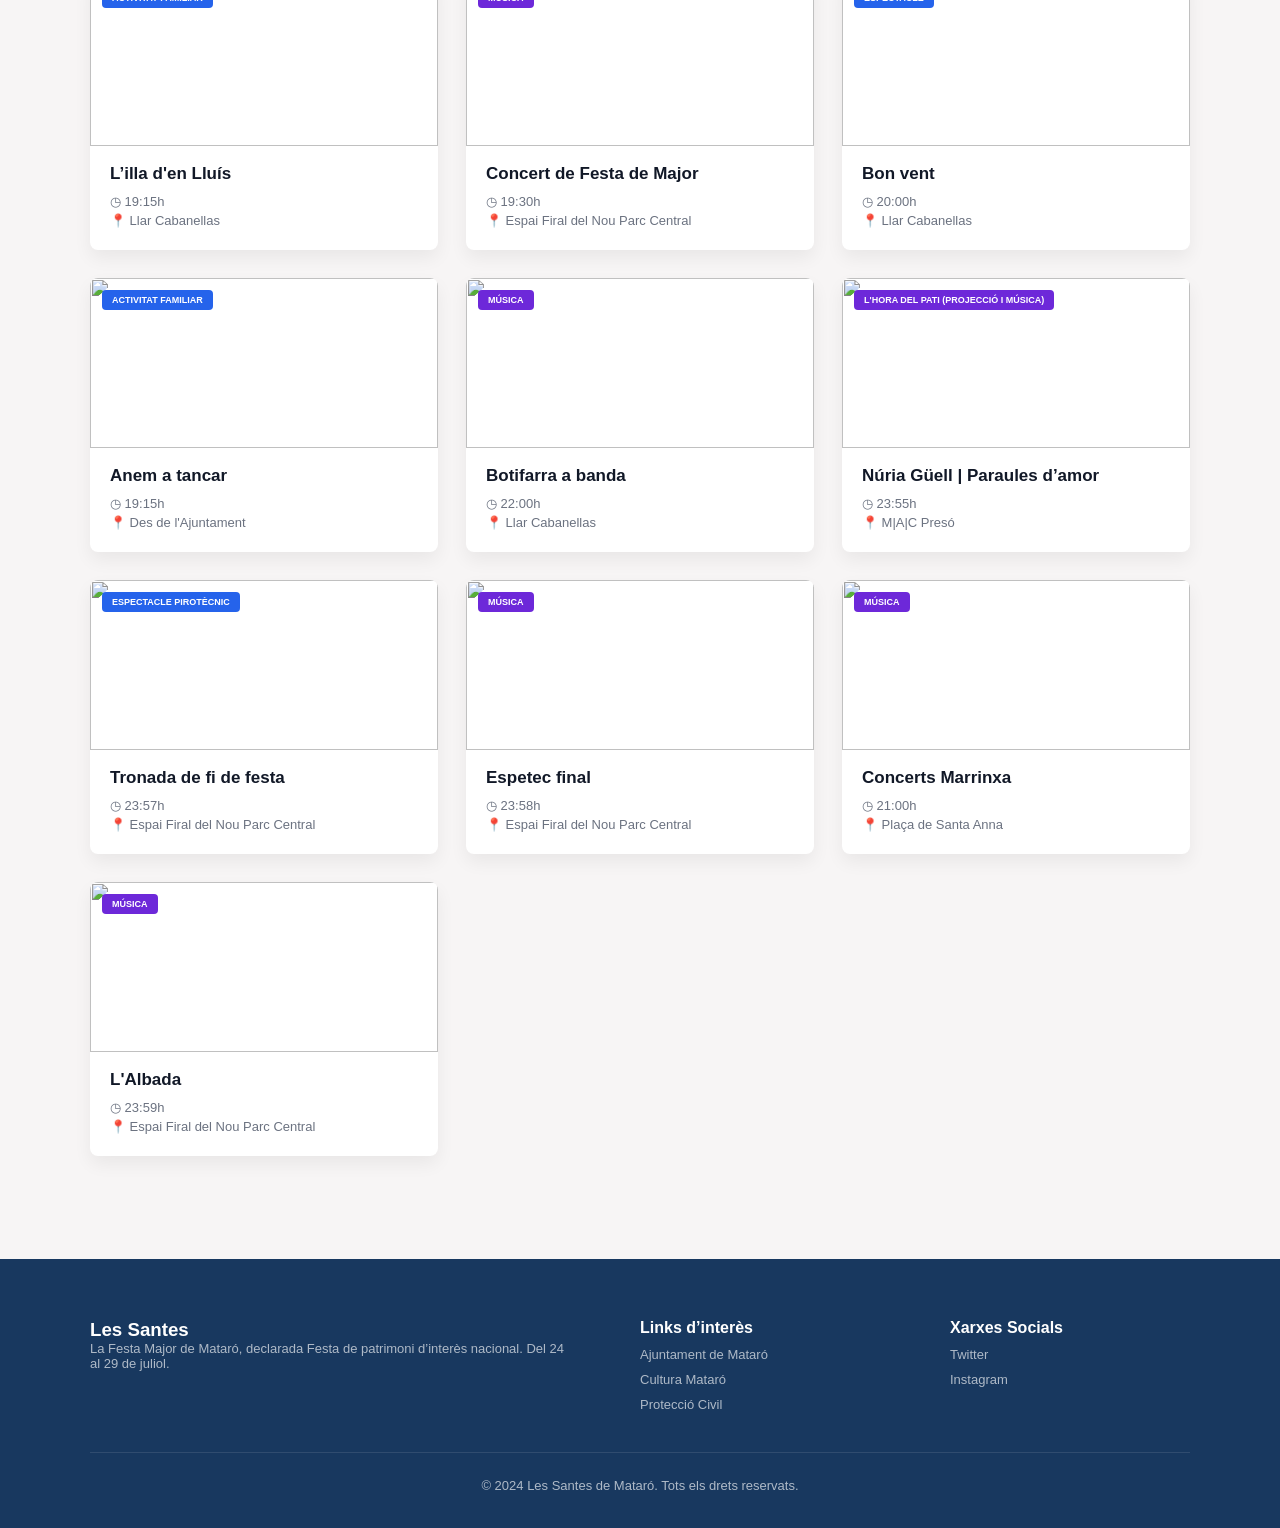
==== commit e69668e2: "retocs x4" ====
--- a/agenda.html
+++ b/agenda.html
@@ -4,6 +4,8 @@
   <meta charset="UTF-8">
   <meta name="viewport" content="width=device-width, initial-scale=1.0">
   <title>Agenda d'Actes | Les Santes</title>
+
+  <link rel="icon" type="image/jpg" href="img/buscador.jpg">
 
   <link rel="stylesheet" href="css/style.css">
   <link rel="stylesheet" href="css/agenda.css">
@@ -12,7 +14,9 @@
 
 <header>
   <nav class="navbar">
-    <a href="index.html" class="logo">Les Santes</a>
+    <a href="index.html" class="logo">
+      <img src="img/logo.svg" alt="Logo Les Santes">
+    </a>
 
     <button class="menu-btn" id="menuBtn">☰</button>
 
--- a/css/style.css
+++ b/css/style.css
@@ -29,9 +29,14 @@
 }
 
 .logo {
-  color: white;
-  font-weight: bold;
-  font-size: 18px;
+  display: flex;
+  align-items: center;
+}
+
+.logo img {
+  height: 42px;
+  width: auto;
+  display: block;
 }
 
 .menu {
@@ -108,12 +113,16 @@
   color: #df2429;
 }
 
+.hero-img {
+  display: flex;
+  justify-content: center;
+}
+
 .hero-img img {
-  width: 100%;
-  height: 360px;
-  object-fit: cover;
-  border-radius: 8px;
-  box-shadow: 0 18px 35px rgba(0,0,0,0.2);
+  width: auto;
+  height: 520px;
+  object-fit: contain;
+  border-radius: 12px;
 }
 
 .activitats {
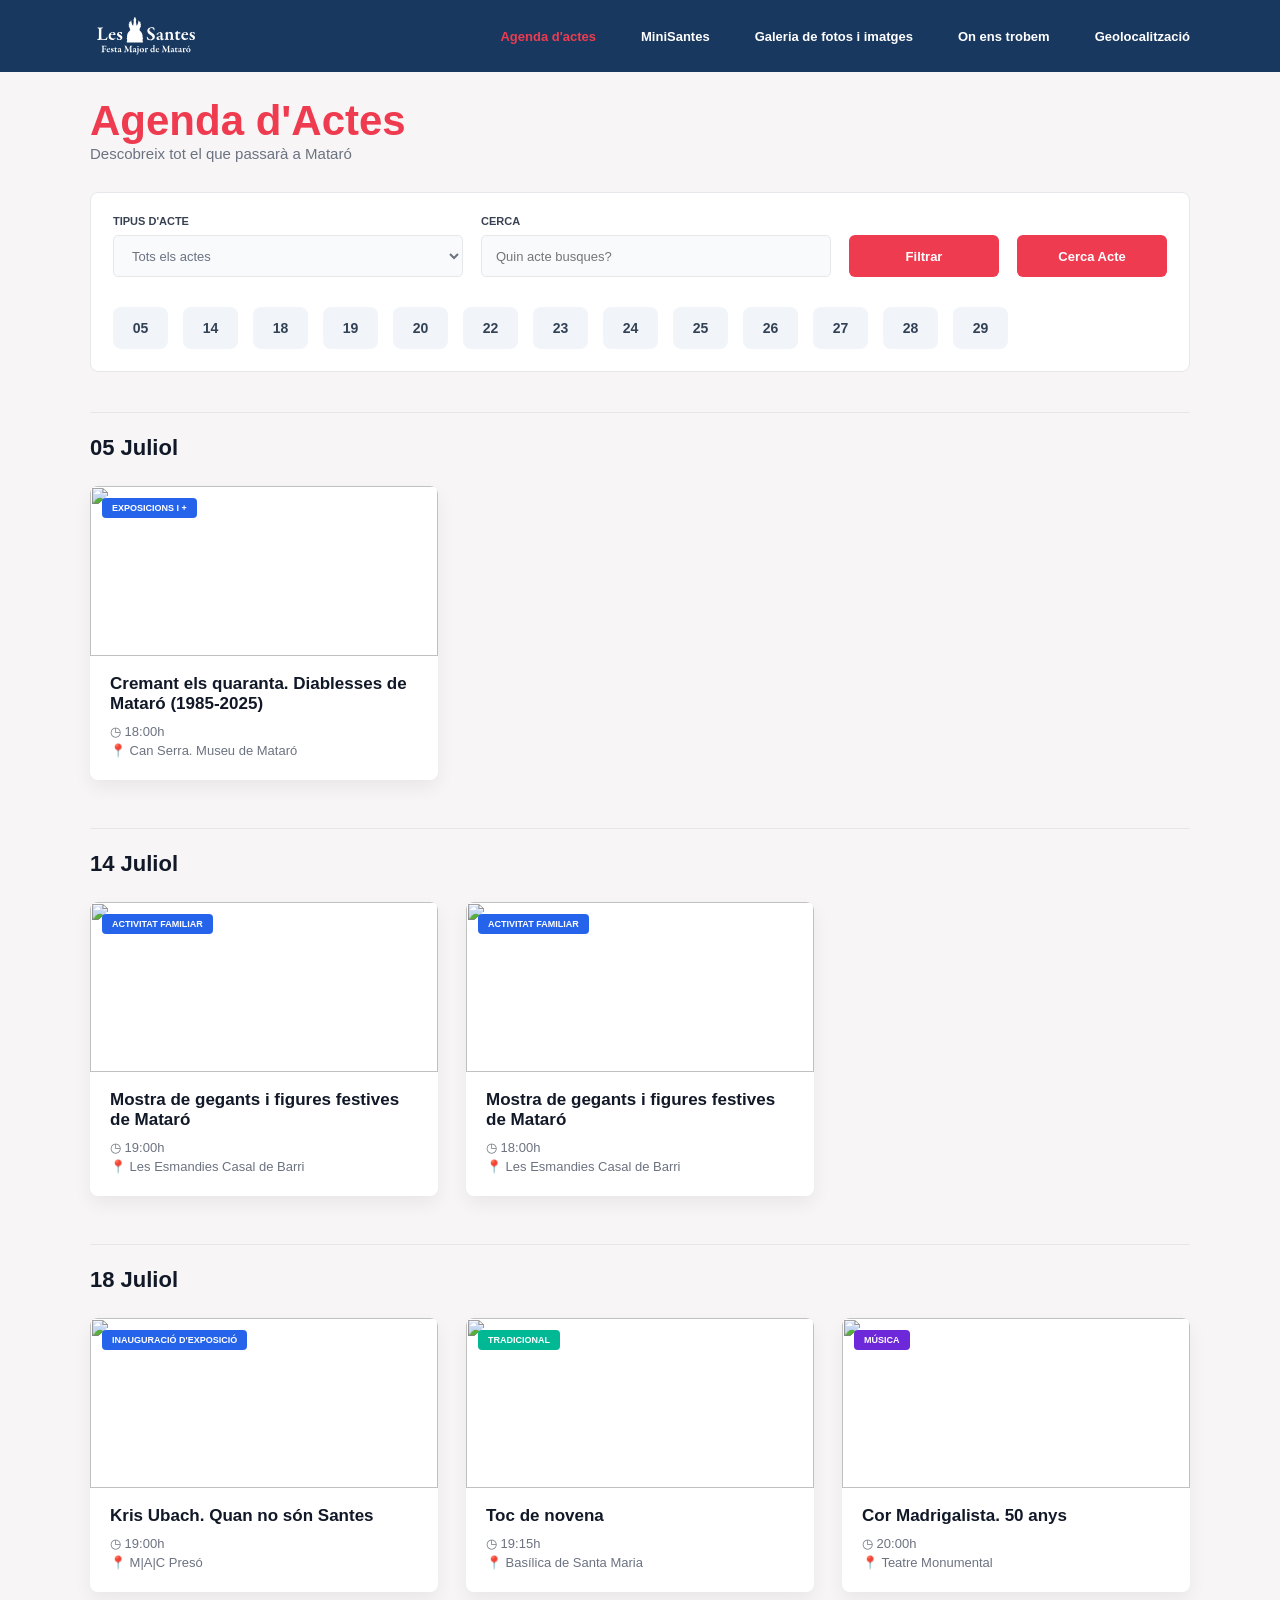
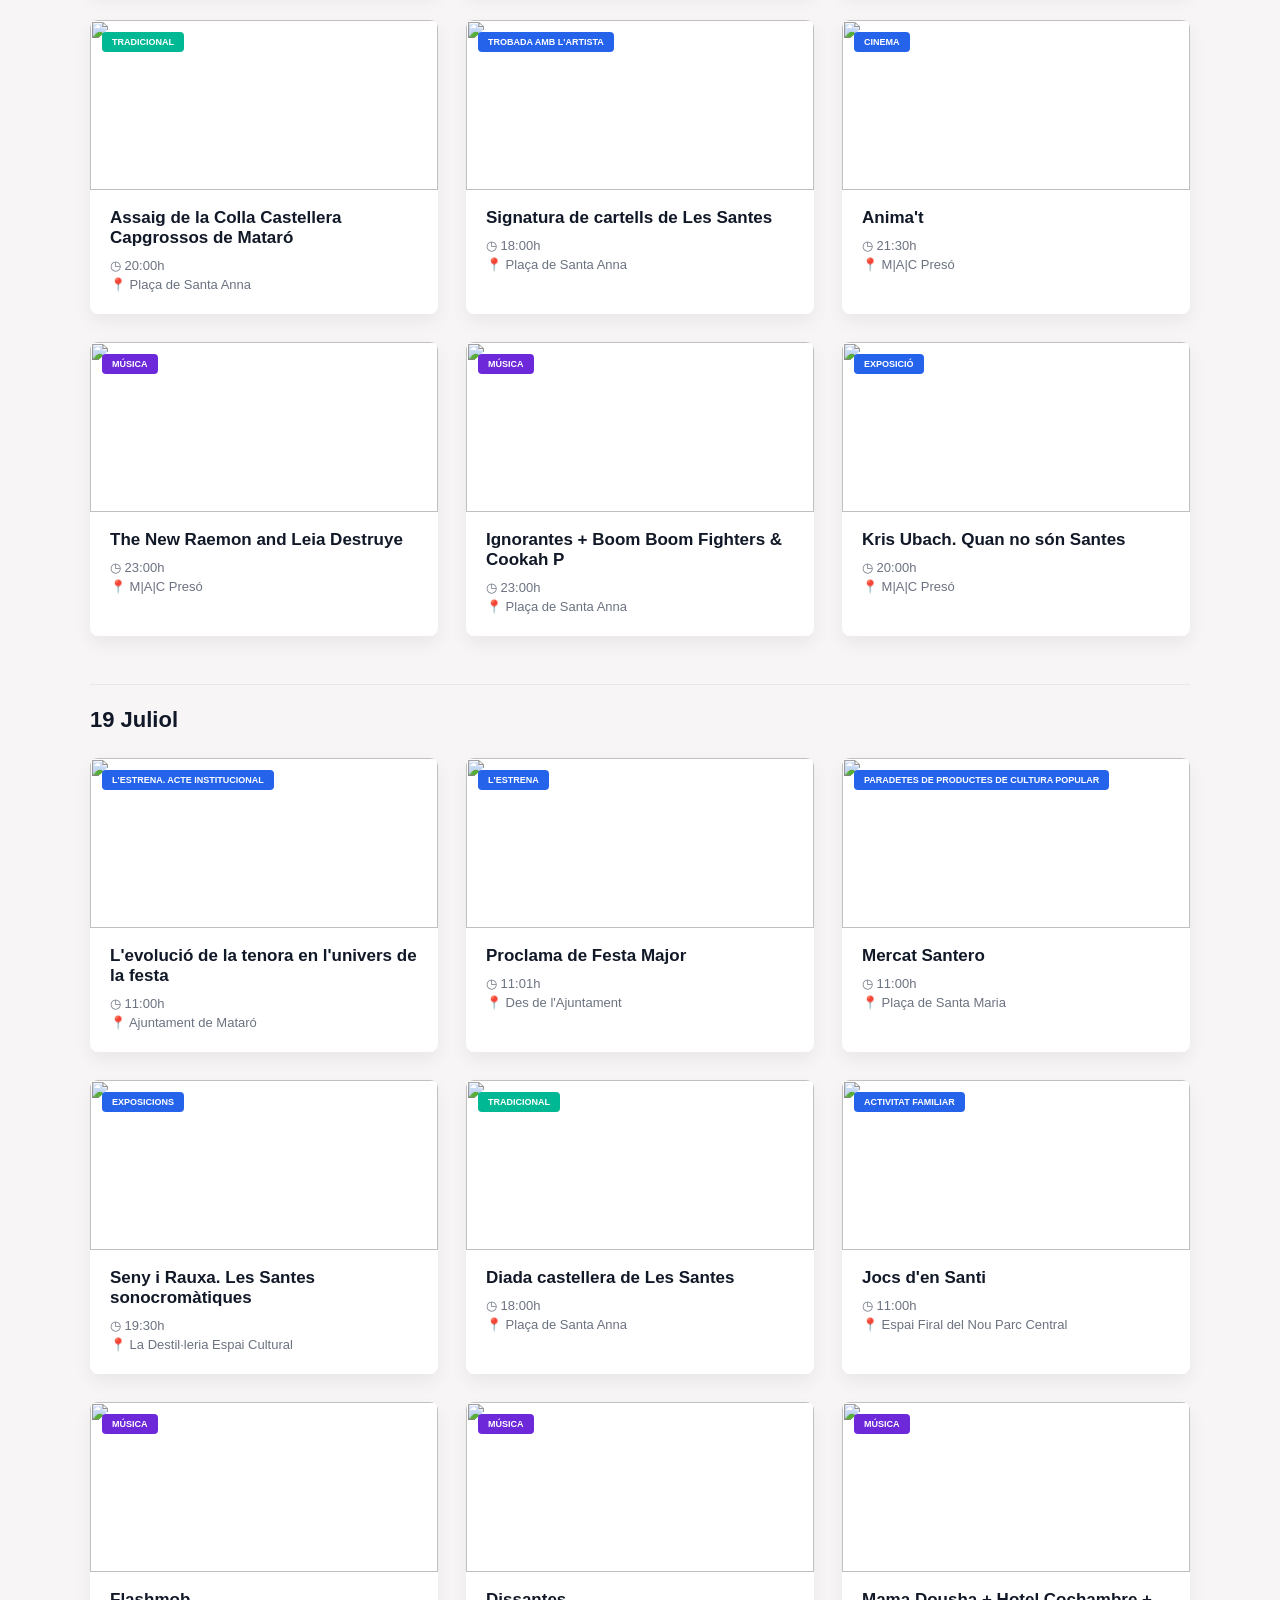
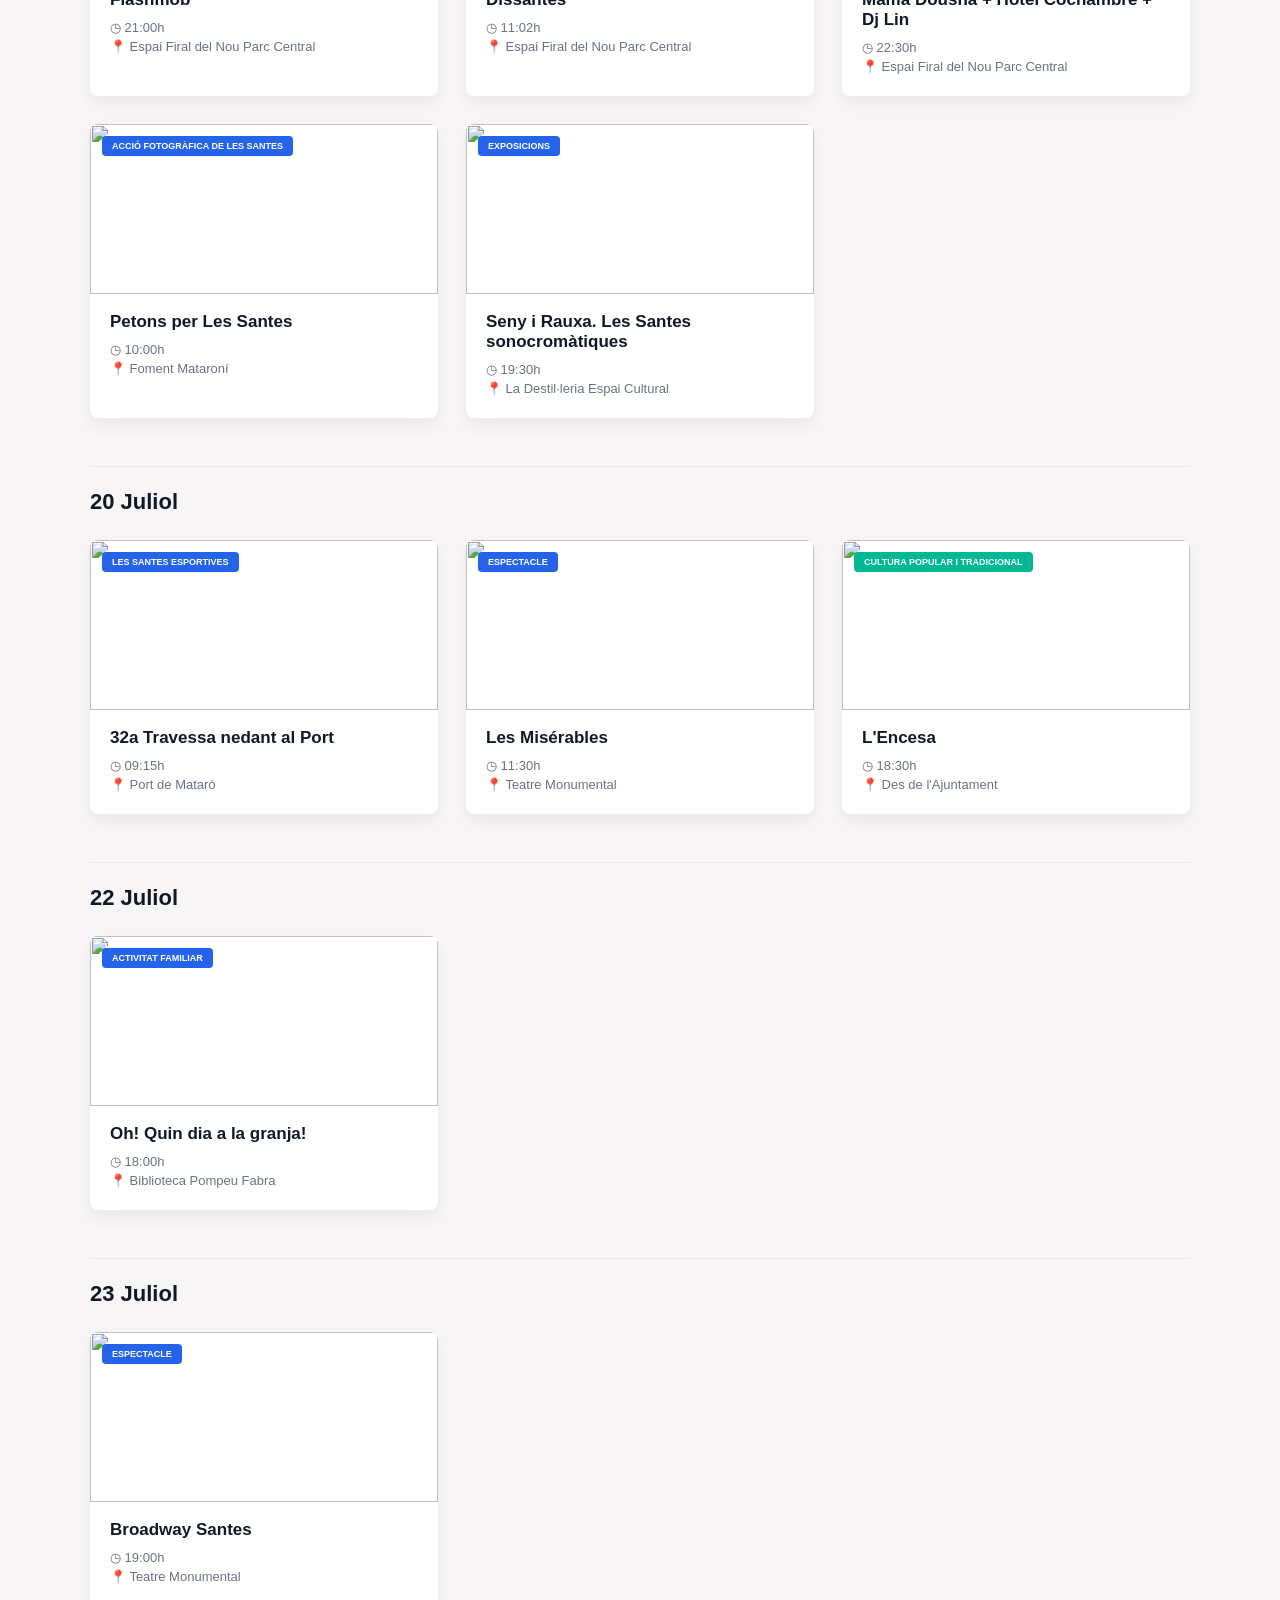
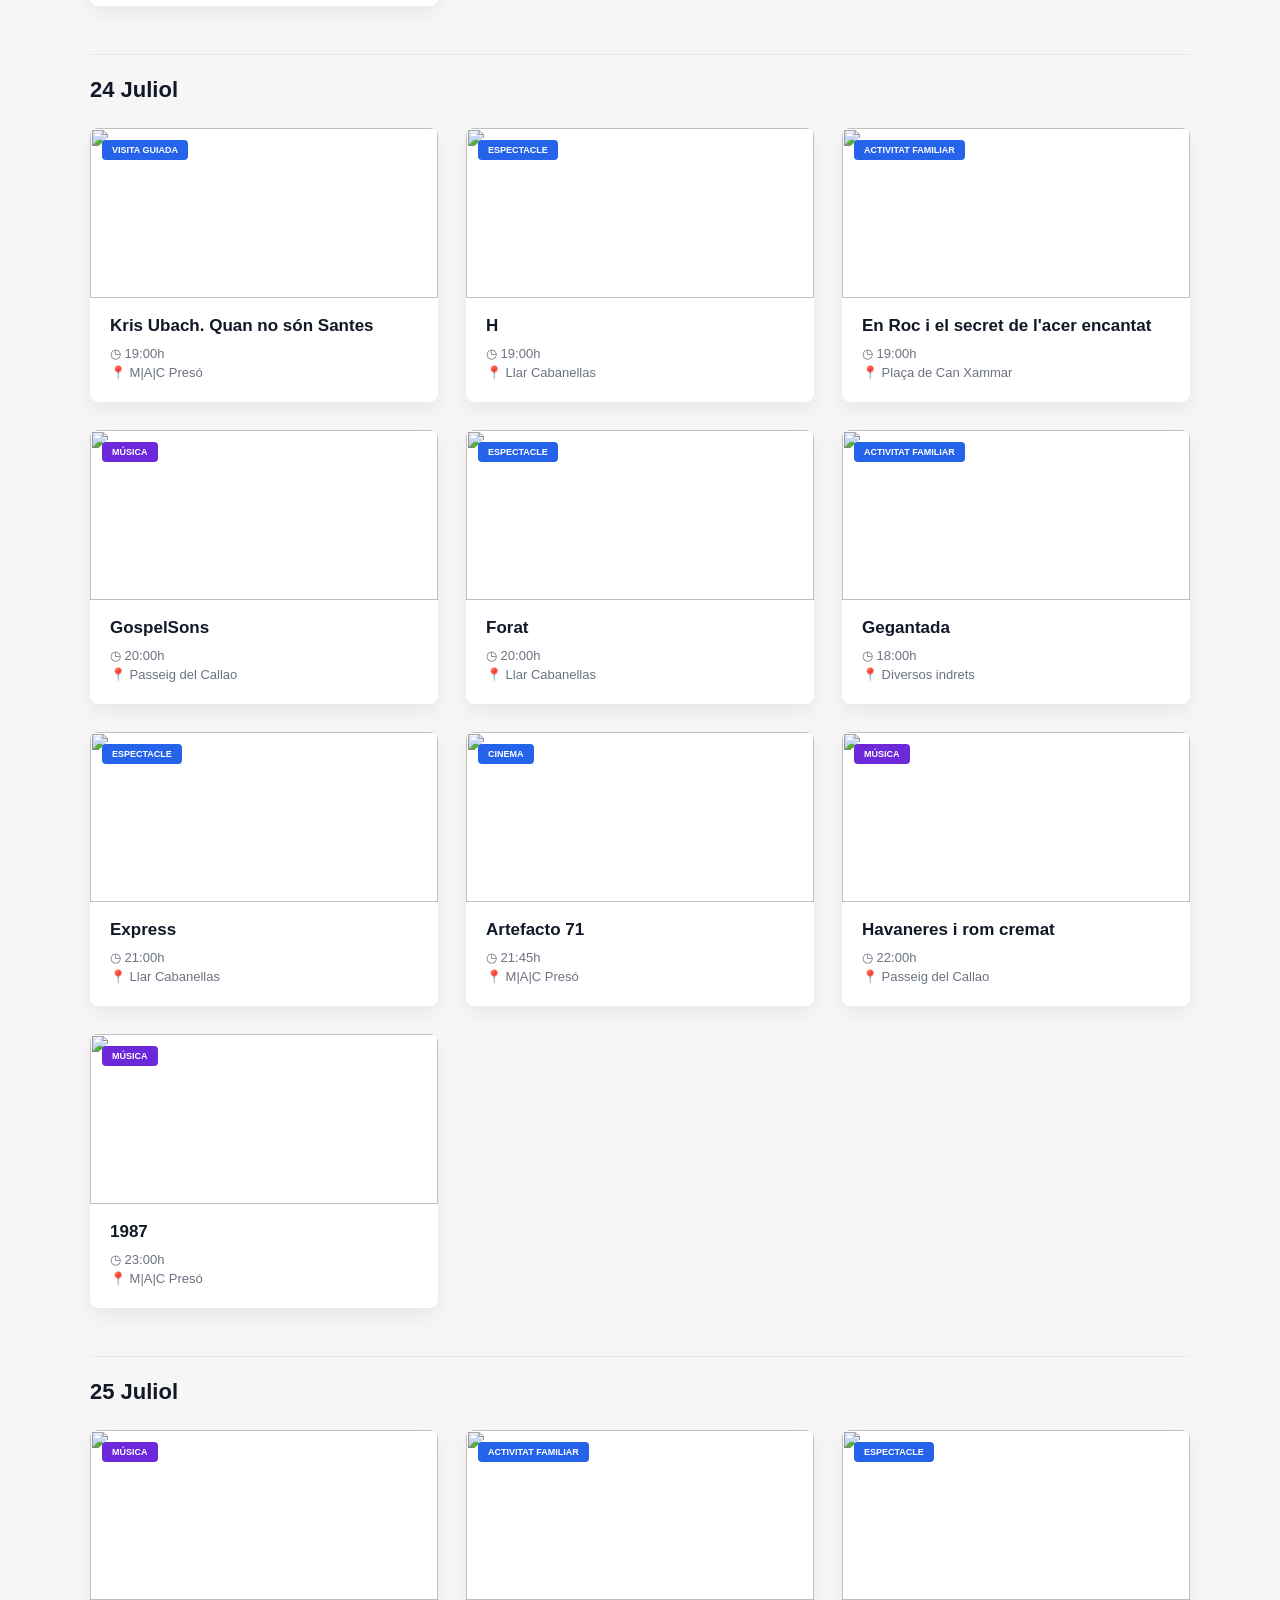
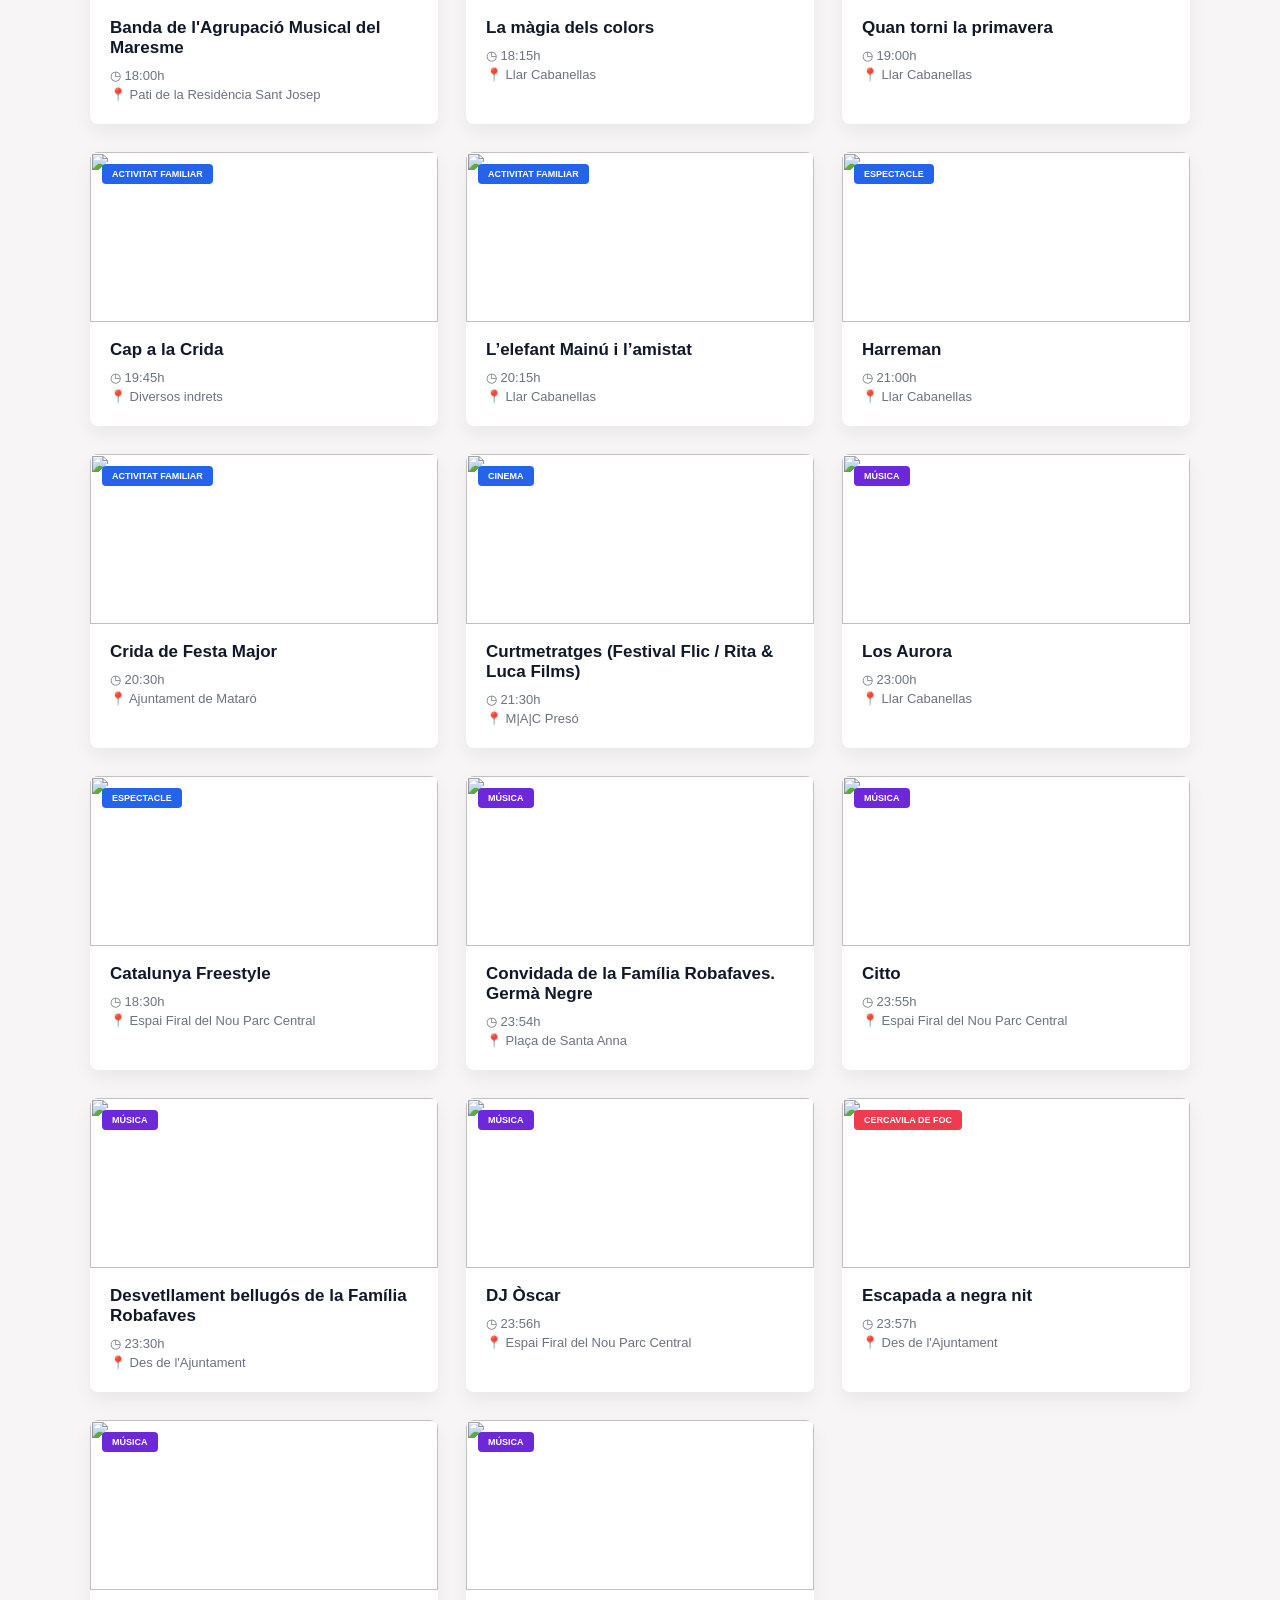
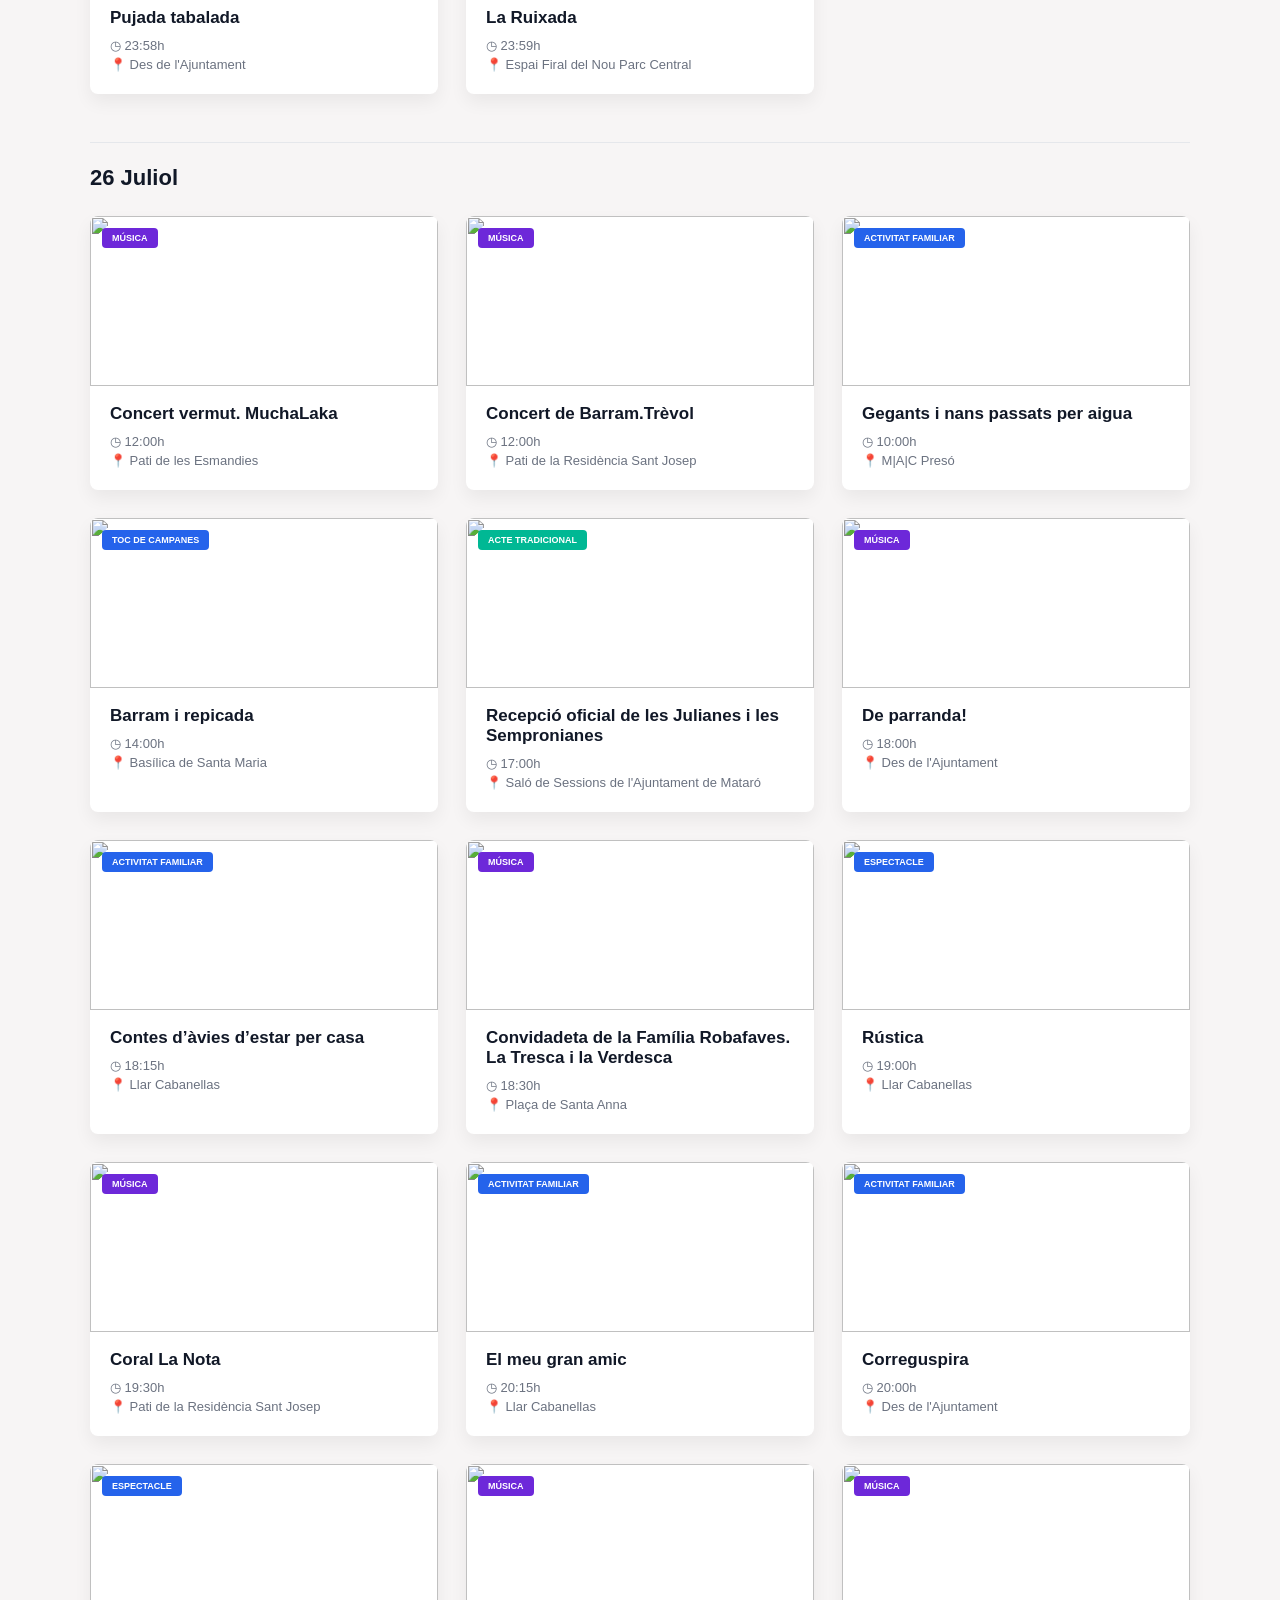
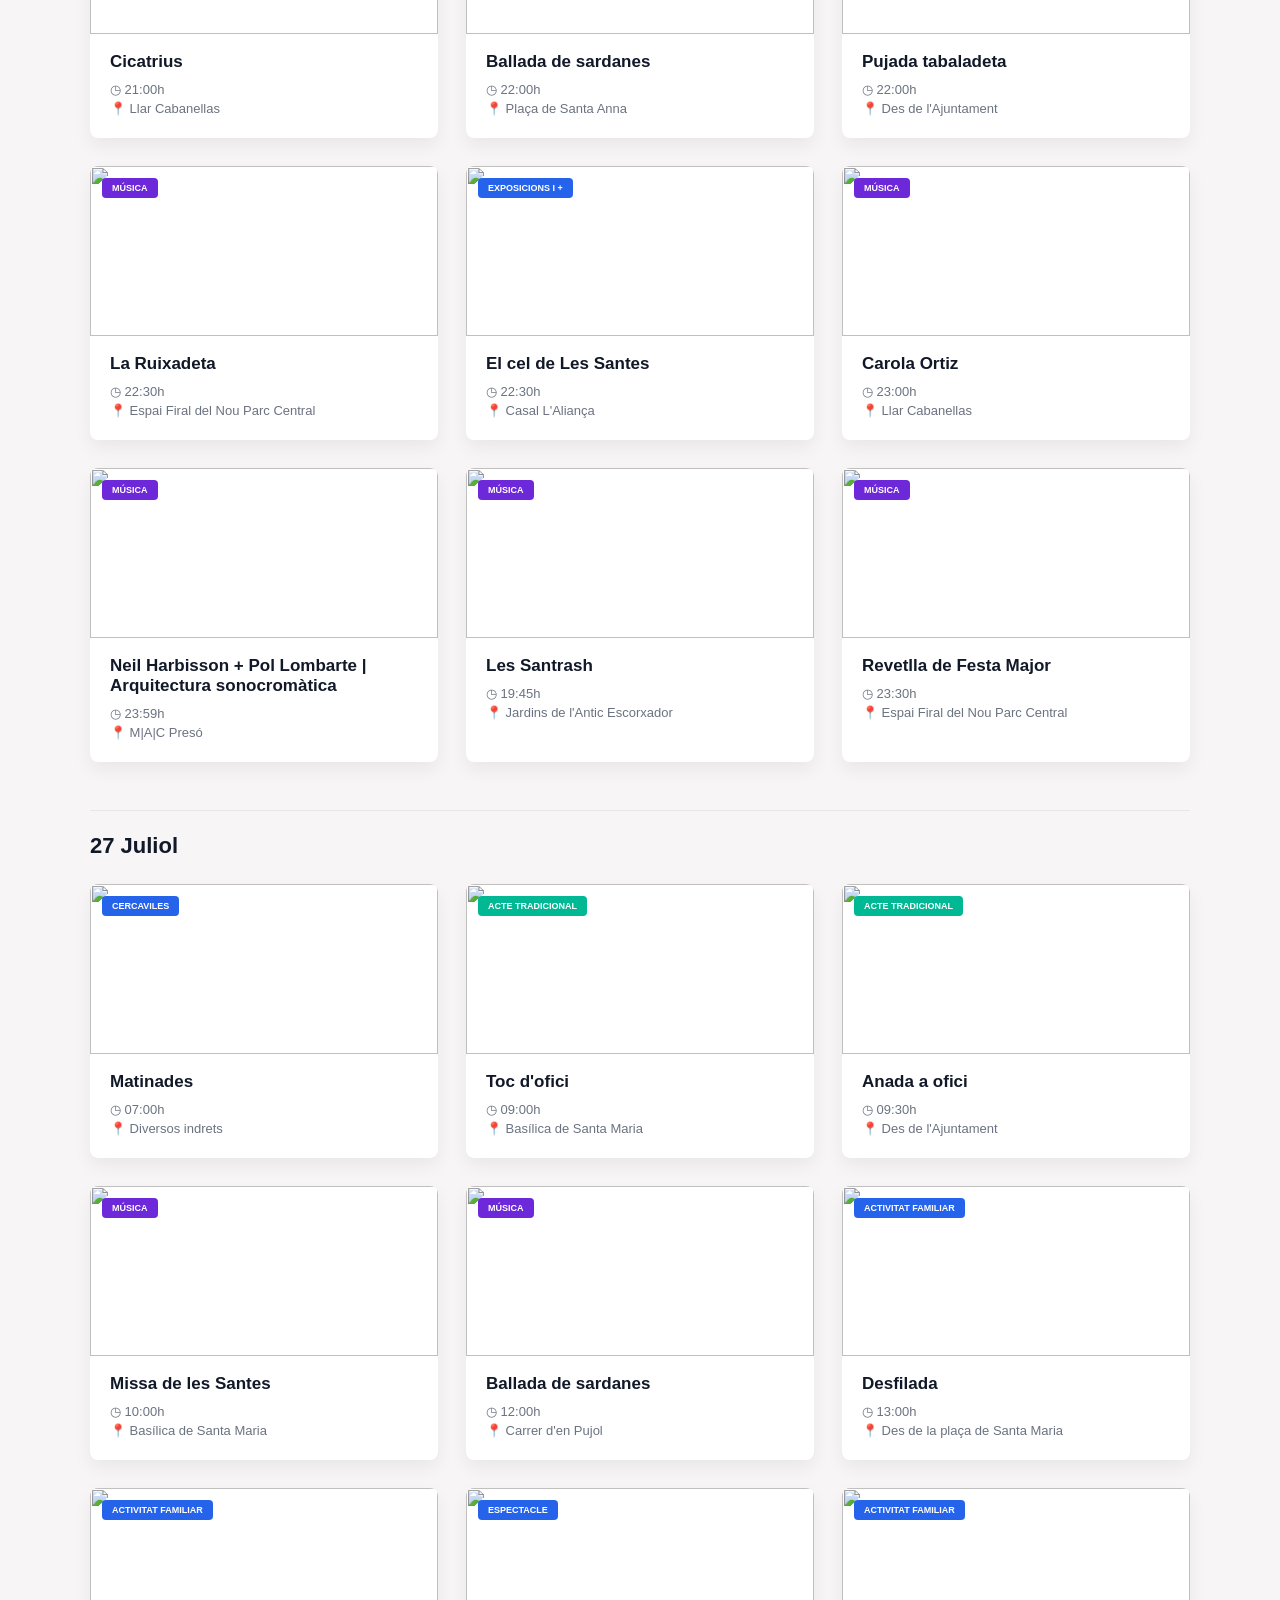
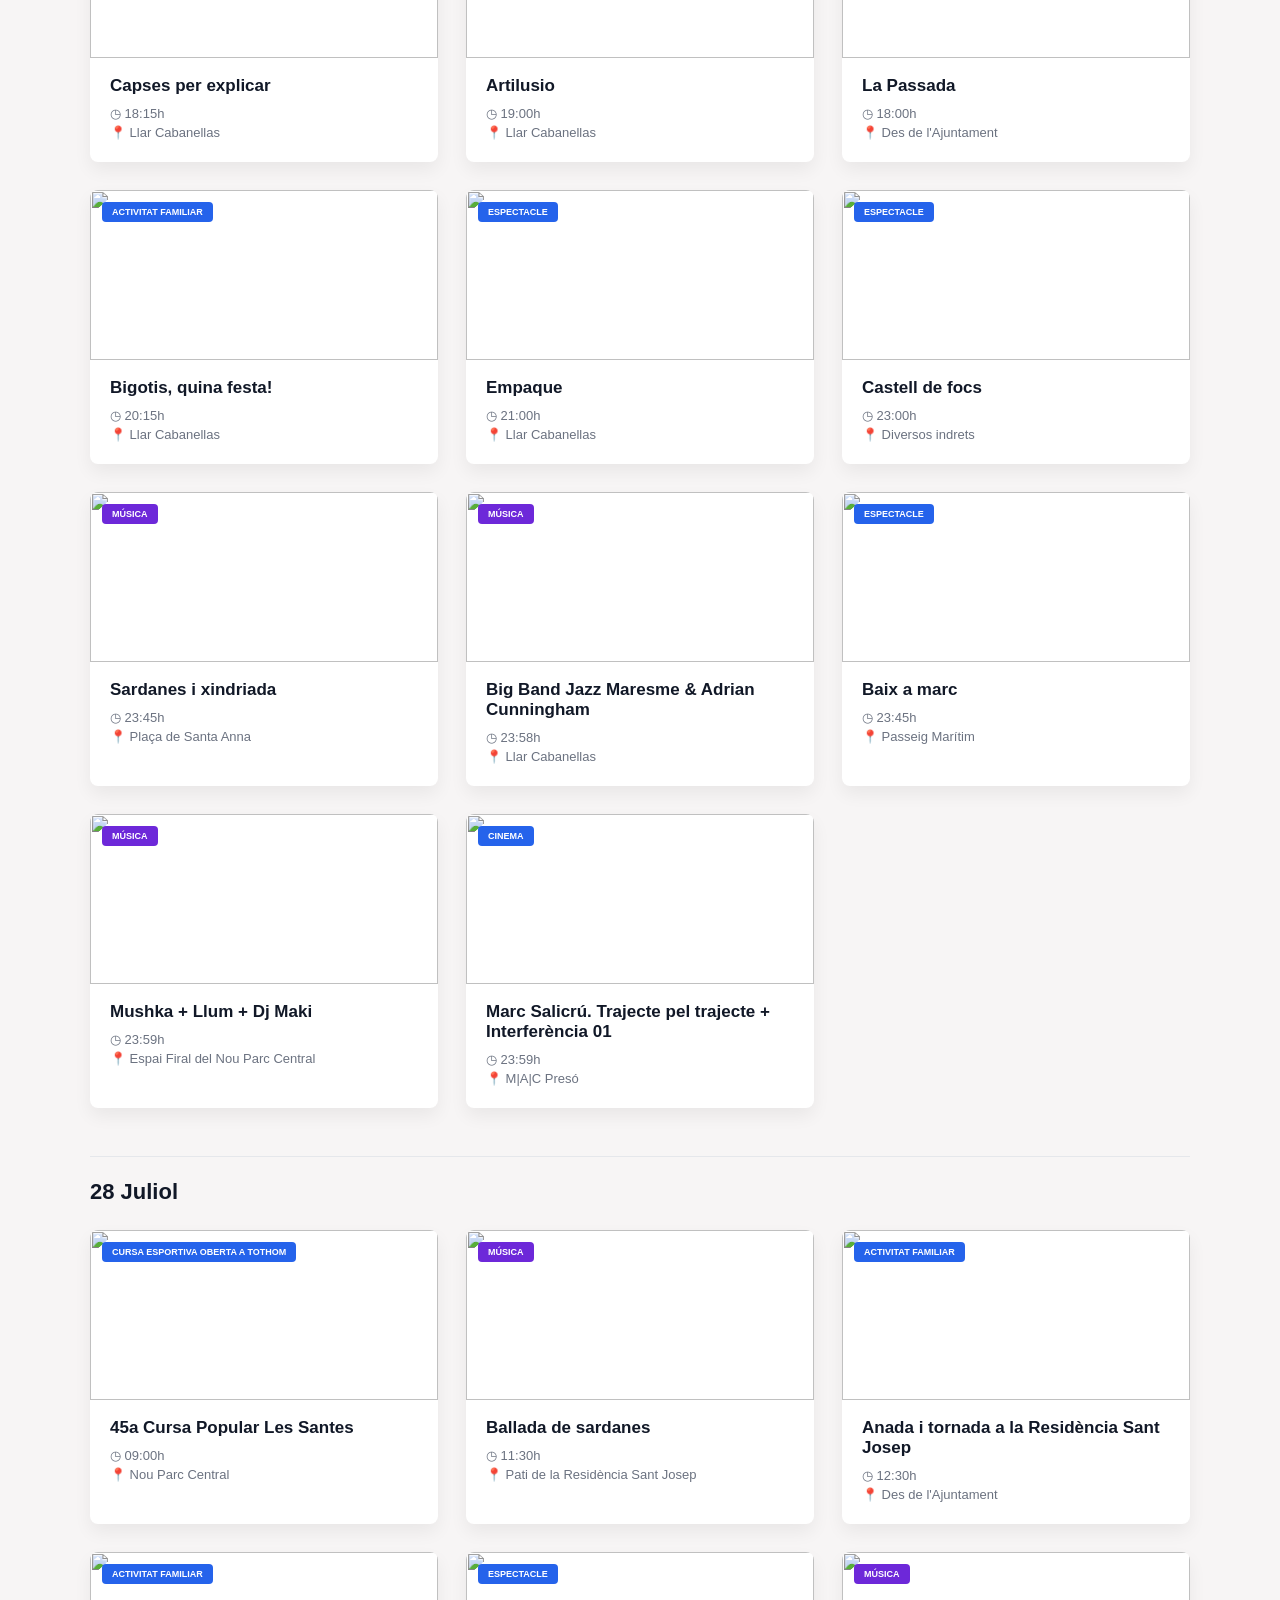
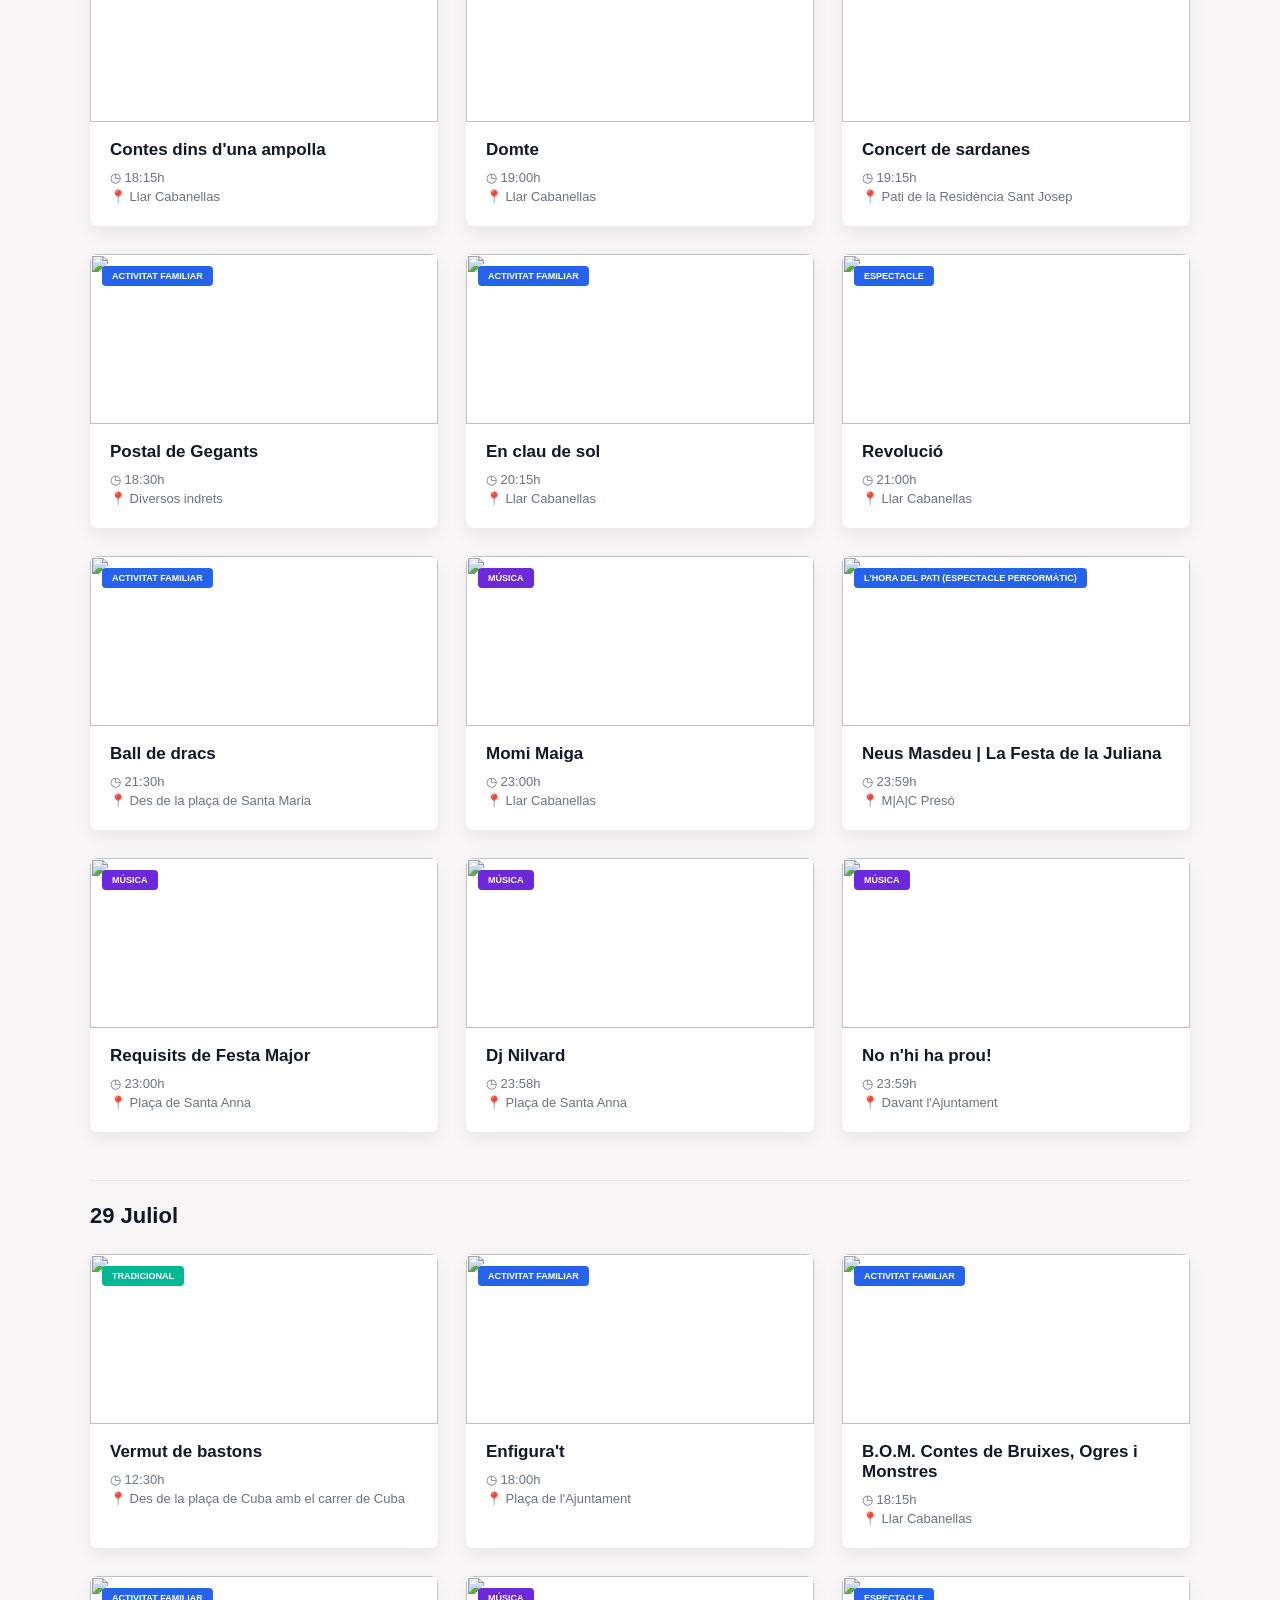
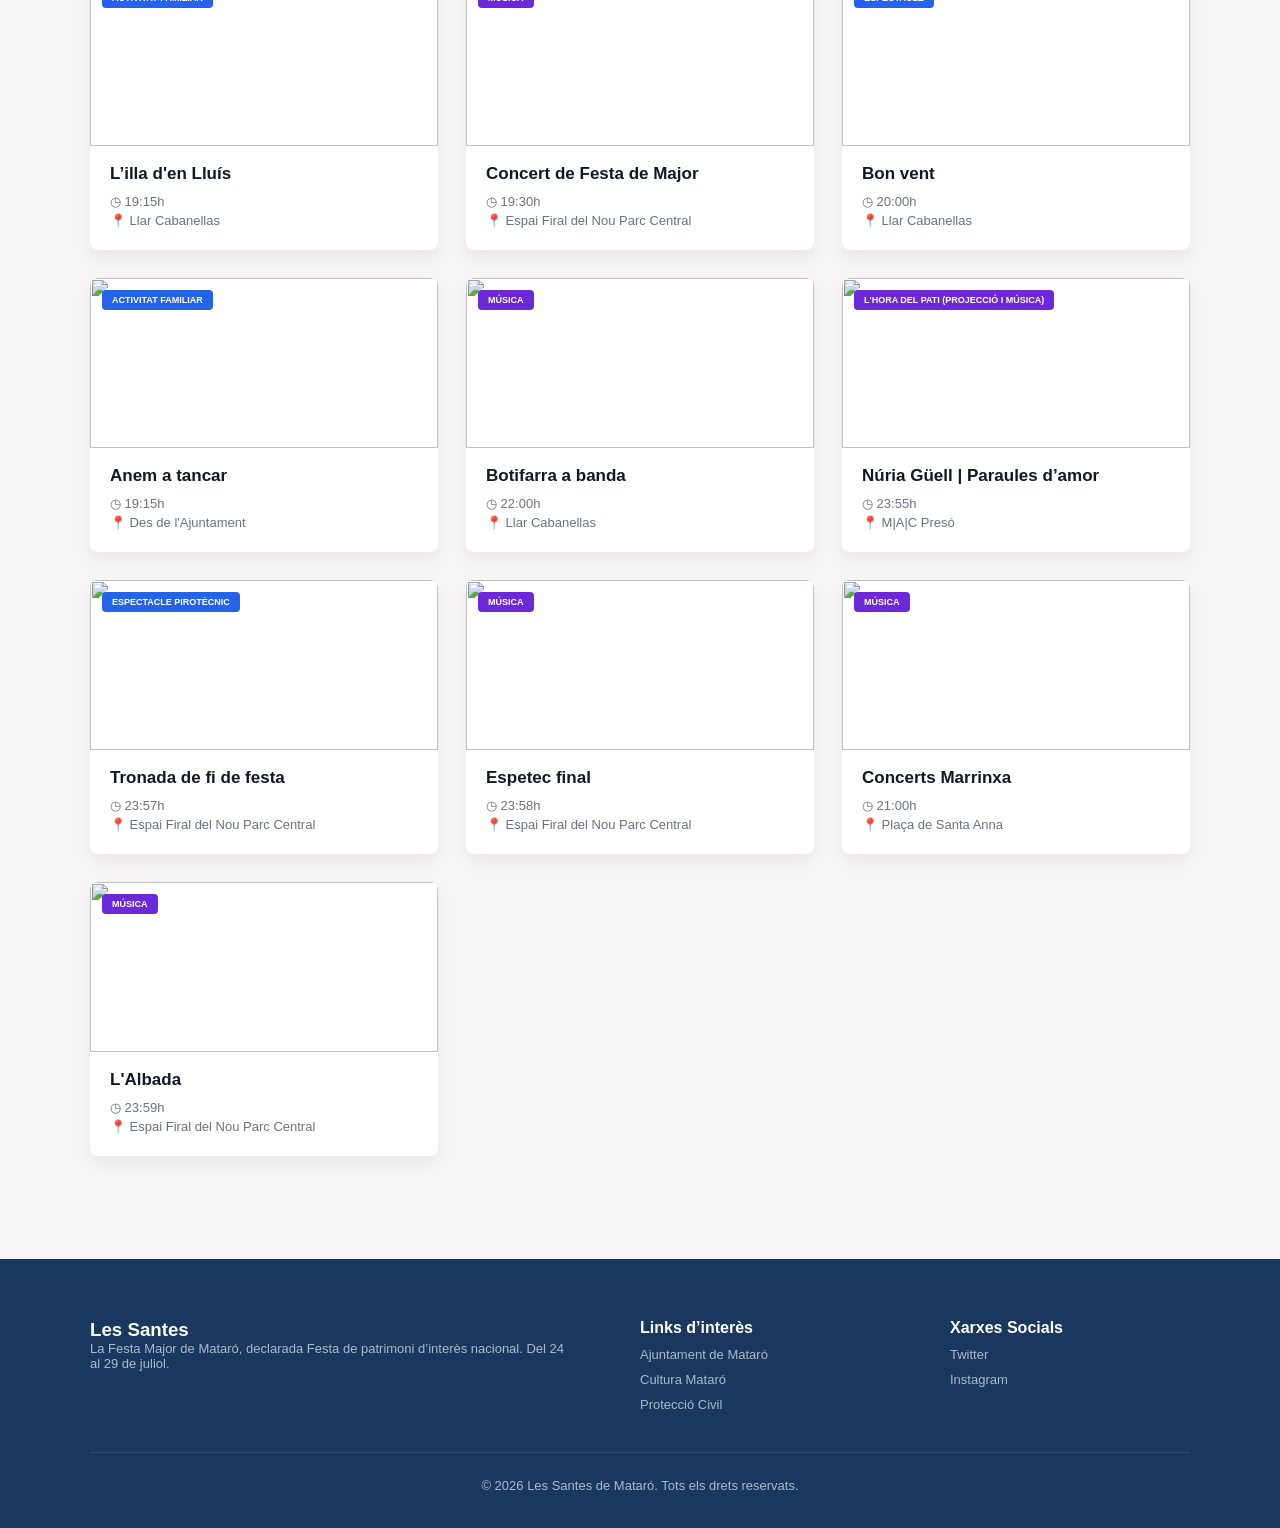
==== commit 6ec70cc3: "footer 2026" ====
--- a/agenda.html
+++ b/agenda.html
@@ -104,7 +104,7 @@
   </div>
 
   <p class="copyright">
-    © 2024 Les Santes de Mataró. Tots els drets reservats.
+    © 2026 Les Santes de Mataró. Tots els drets reservats.
   </p>
 
 </footer>
